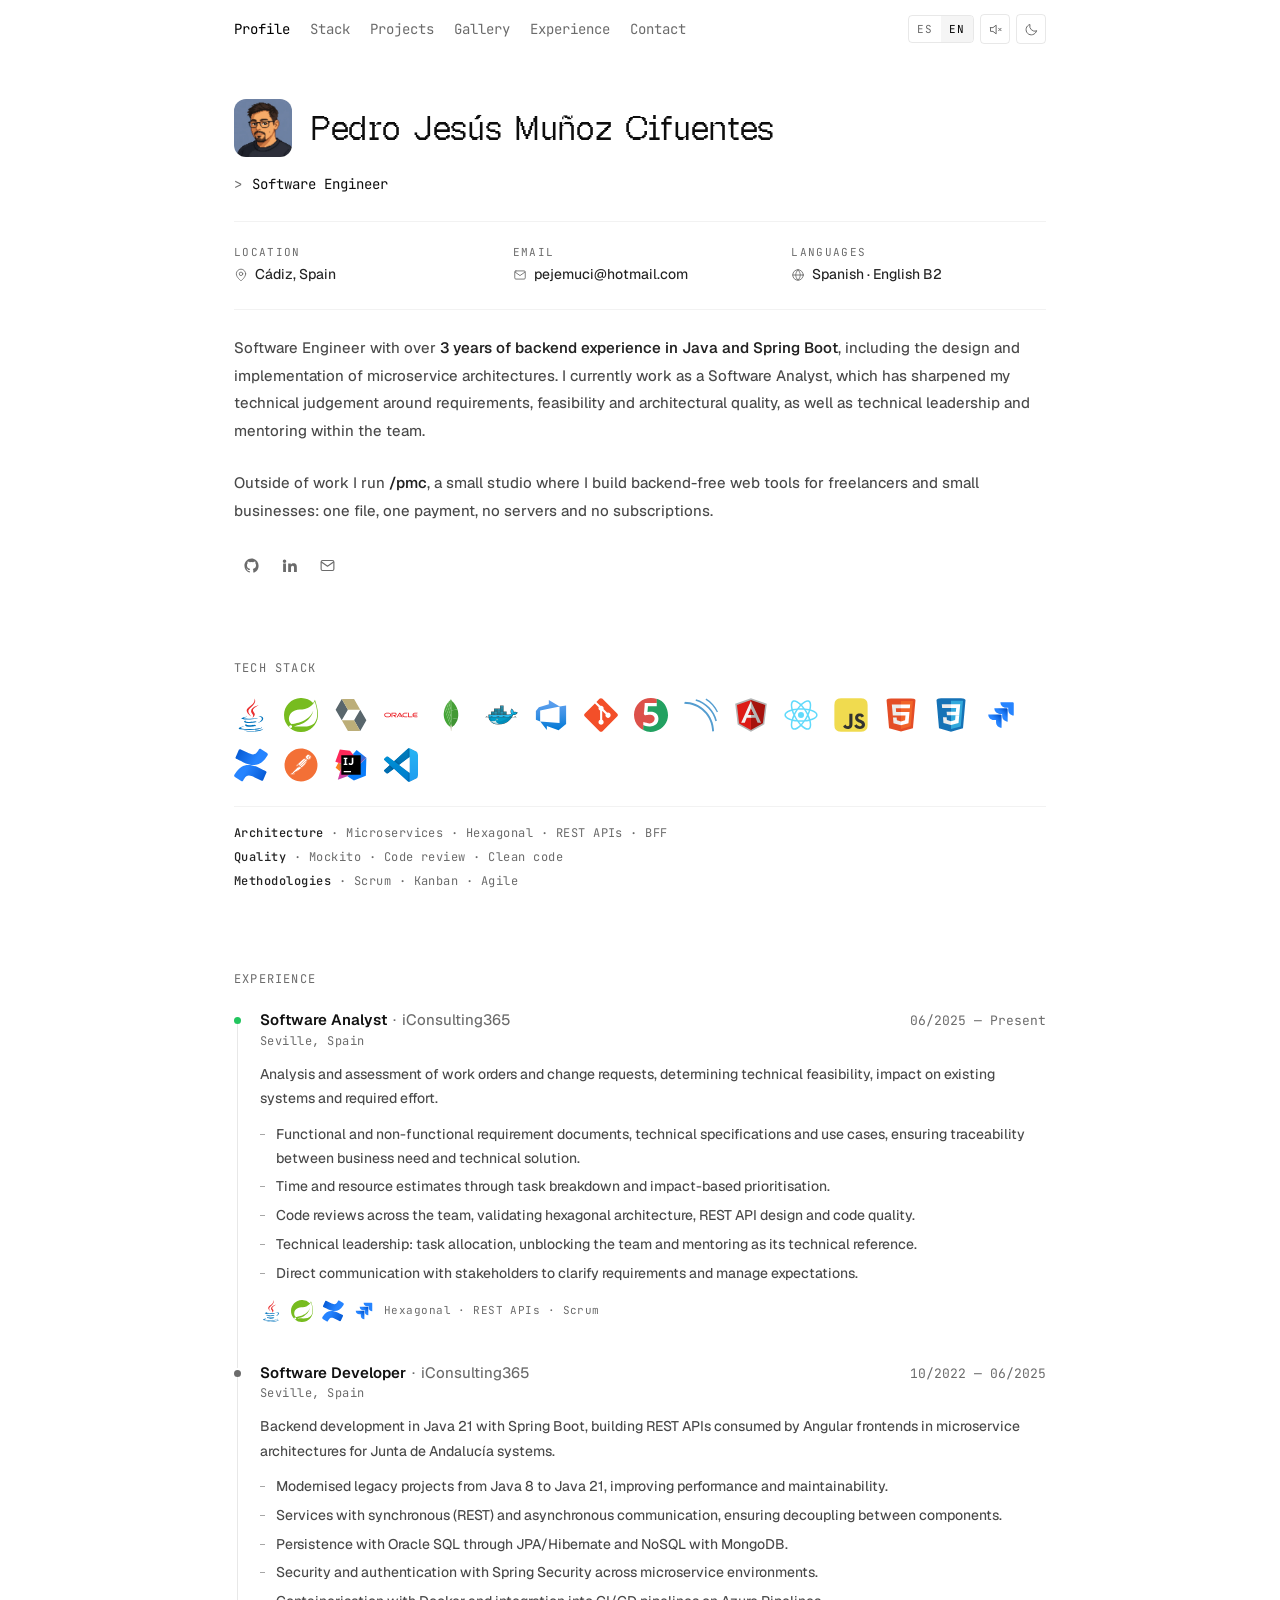
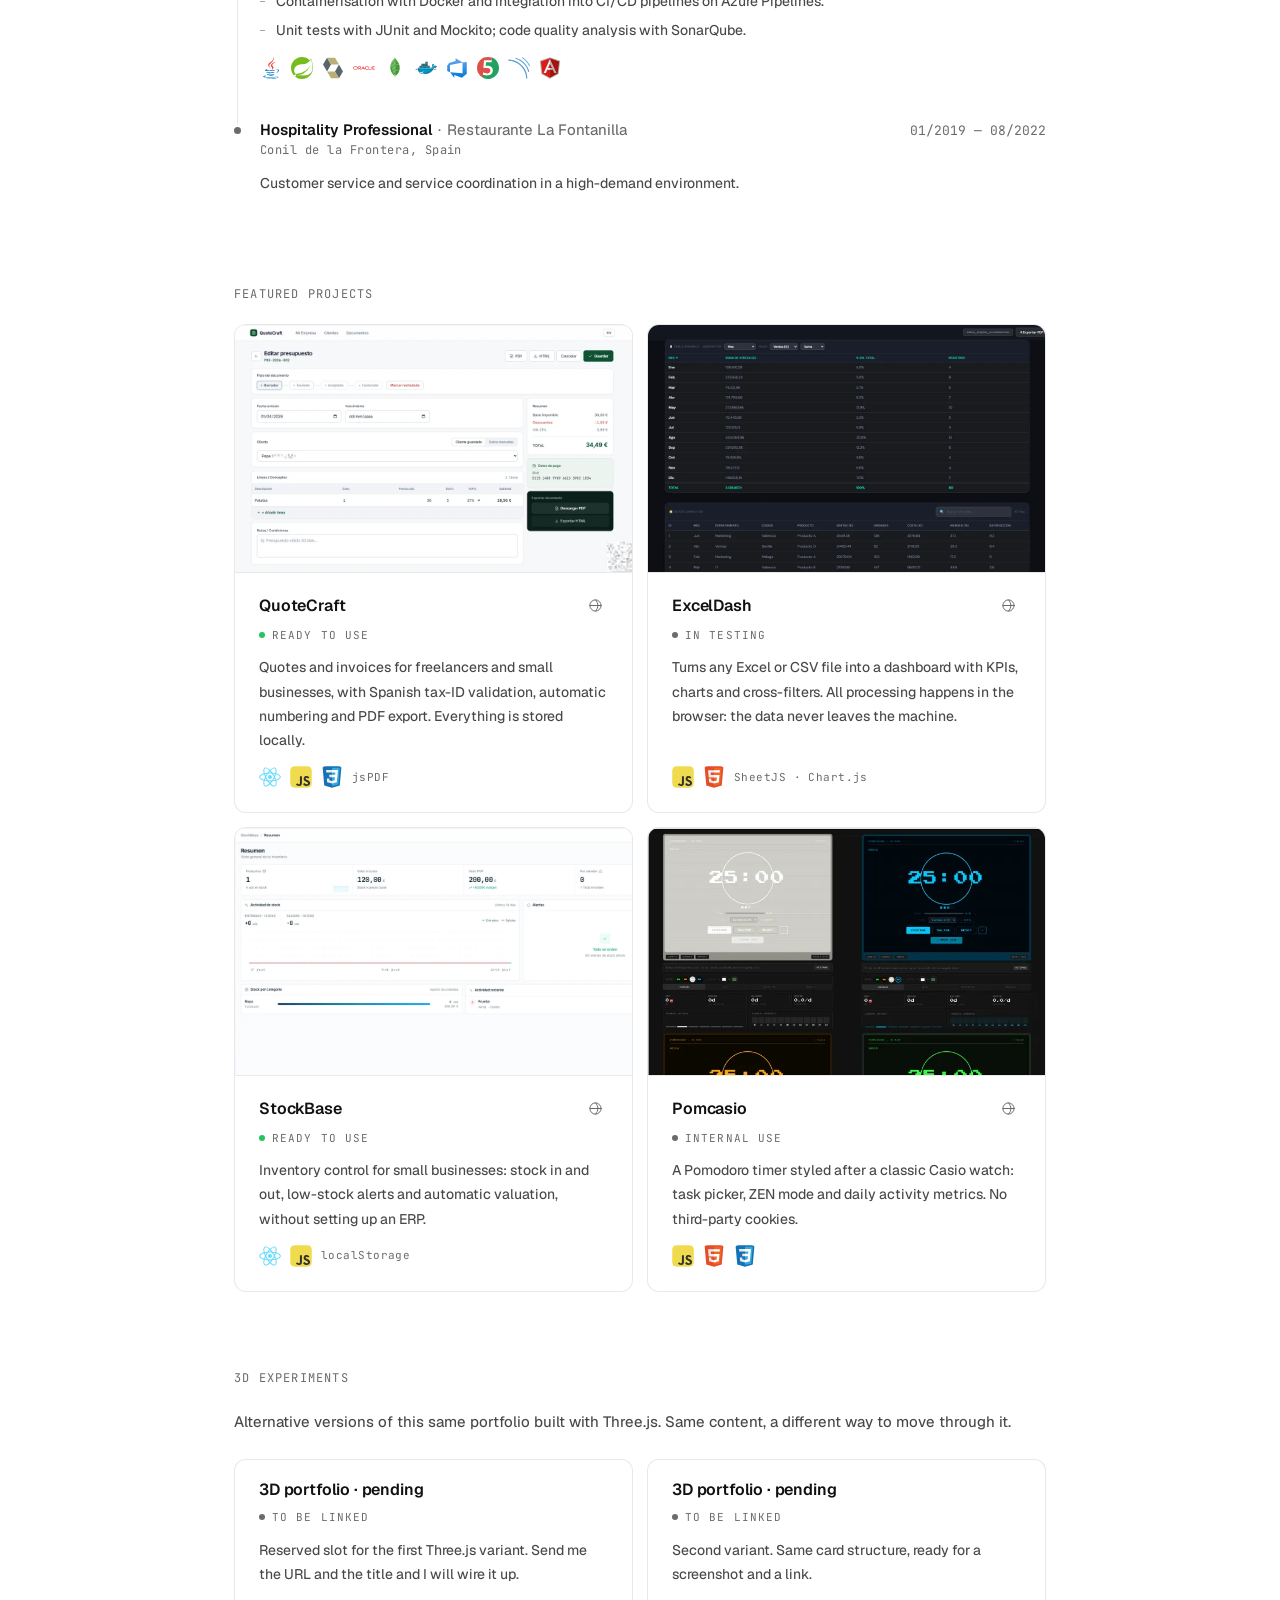
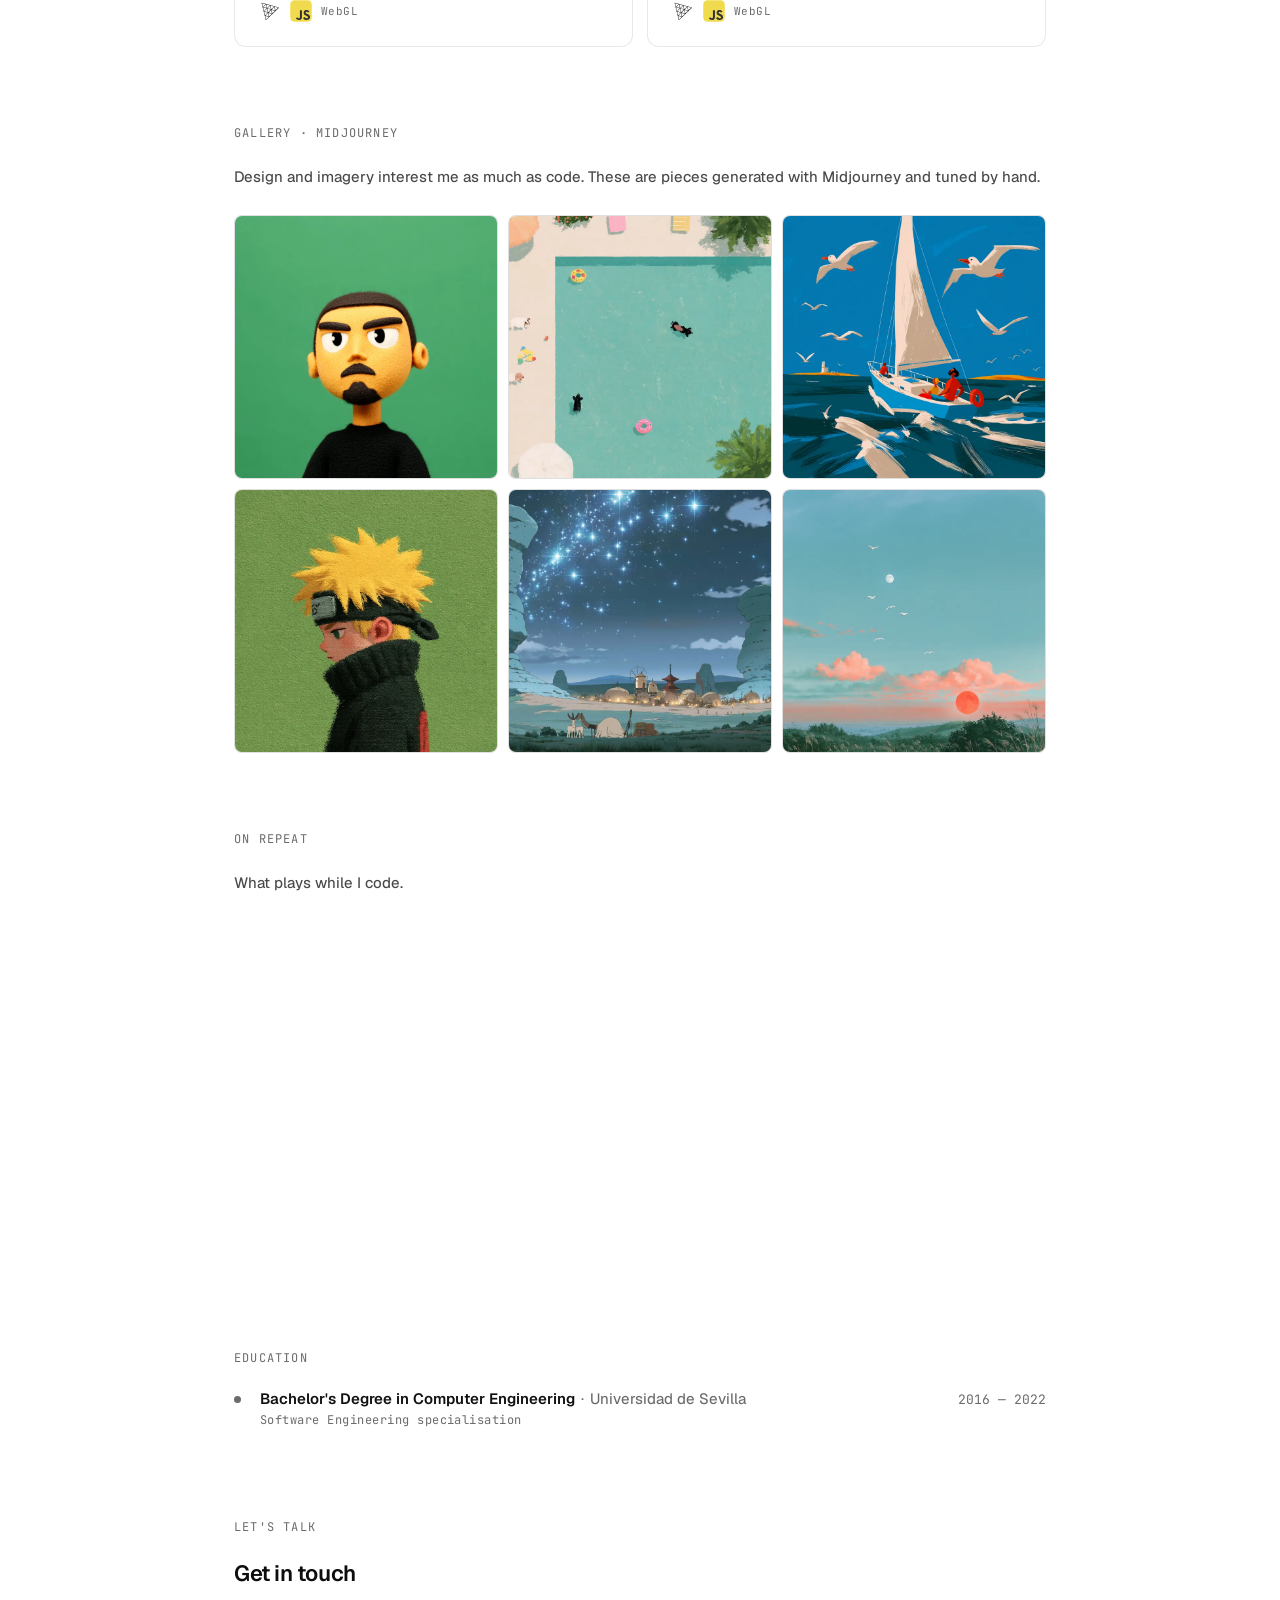
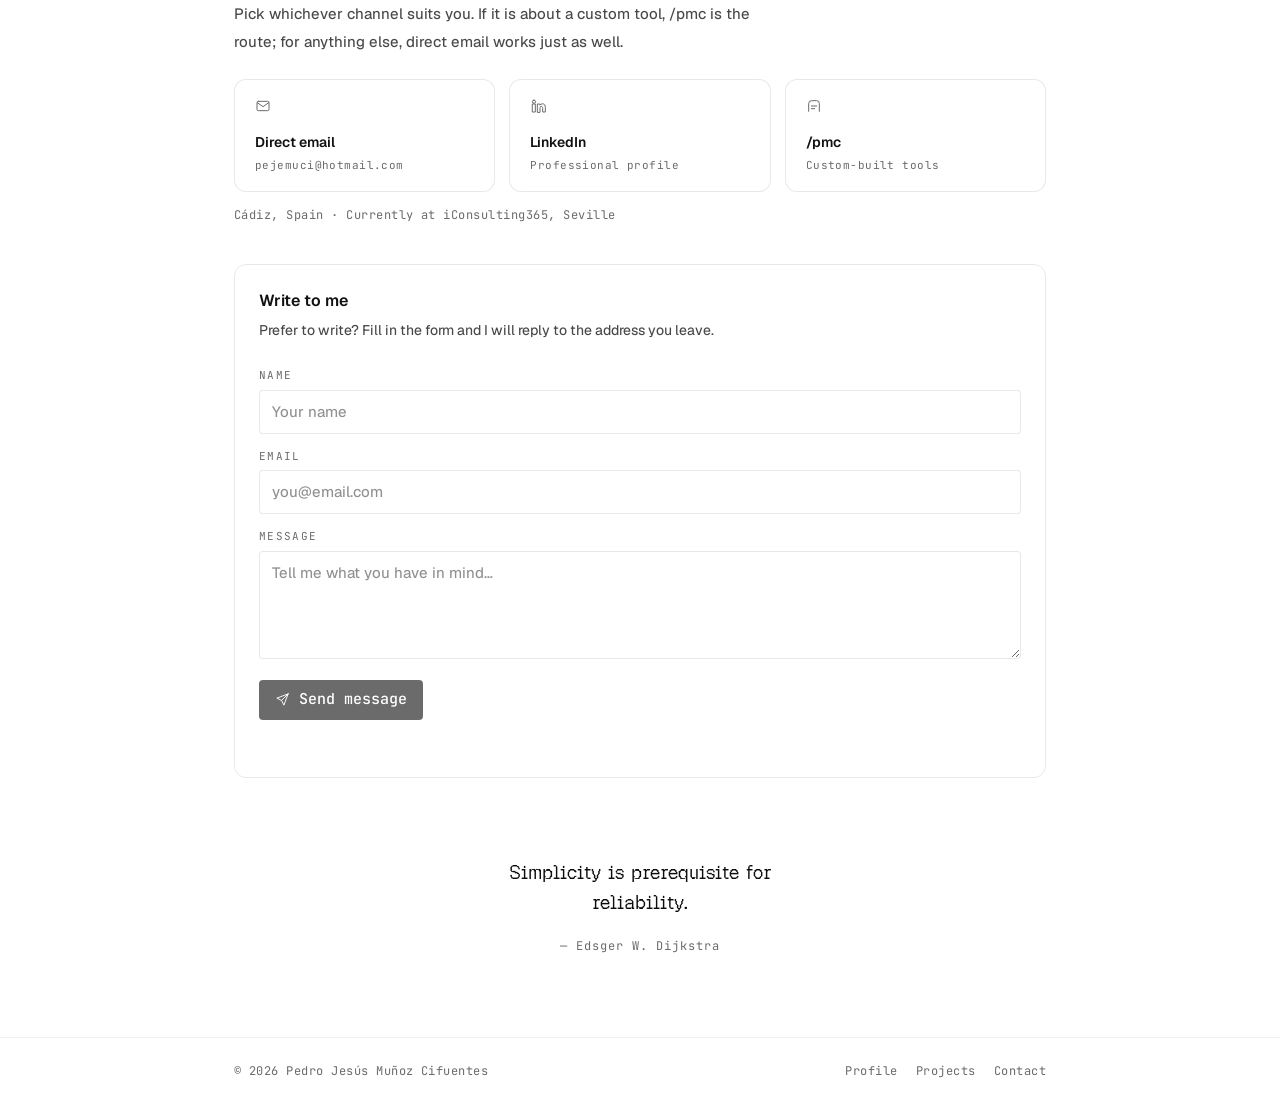
==== index.html @ 6aea6cdc "First version" ====
<!DOCTYPE html>
<html lang="es">

<head>
  <meta charset="UTF-8">
  <meta name="viewport" content="width=device-width, initial-scale=1.0">
  <title>Pedro Jesús Muñoz Cifuentes — Software Engineer</title>

  <meta name="description"
    content="Ingeniero de Software con más de 3 años de experiencia en backend con Java y Spring Boot, arquitecturas de microservicios y análisis técnico. Cádiz, España.">
  <meta name="author" content="Pedro Jesús Muñoz Cifuentes">
  <meta name="robots" content="index, follow">
  <meta name="theme-color" content="#ffffff">

  <!-- ── Redes sociales ──
       Cuando tengas dominio, descomenta las dos líneas absolutas de abajo y
       pon el tuyo. Sin dominio es MEJOR omitirlas: un canonical apuntando a
       una URL que no existe es peor que no tener canonical. -->
  <meta property="og:type" content="profile">
  <meta property="og:site_name" content="Pedro Jesús Muñoz Cifuentes">
  <meta property="og:title" content="Pedro Jesús Muñoz Cifuentes — Software Engineer">
  <meta property="og:description"
    content="Backend con Java y Spring Boot, microservicios y análisis técnico. Además construyo herramientas web sin backend en /pmc.">
  <meta property="og:locale" content="es_ES">
  <meta property="og:locale:alternate" content="en_GB">
  <meta property="og:image" content="images/og.jpg">
  <meta property="og:image:width" content="1200">
  <meta property="og:image:height" content="630">
  <meta property="og:image:alt" content="Pedro Jesús Muñoz Cifuentes, Software Engineer">
  <!-- <link rel="canonical" href="https://TU-DOMINIO/"> -->
  <!-- <meta property="og:url" content="https://TU-DOMINIO/"> -->
  <!-- <meta property="og:image" content="https://TU-DOMINIO/images/og.jpg"> -->

  <meta name="twitter:card" content="summary_large_image">
  <meta name="twitter:title" content="Pedro Jesús Muñoz Cifuentes — Software Engineer">
  <meta name="twitter:description"
    content="Backend con Java y Spring Boot, microservicios y análisis técnico.">
  <meta name="twitter:image" content="images/og.jpg">

  <link rel="icon"
    href="data:image/svg+xml,%3Csvg xmlns='http://www.w3.org/2000/svg' viewBox='0 0 64 64'%3E%3Crect width='64' height='64' rx='12' fill='%230d0d0d'/%3E%3Ctext x='32' y='43' font-family='monospace' font-size='28' font-weight='600' fill='%23ffffff' text-anchor='middle'%3Epj%3C/text%3E%3C/svg%3E">

  <!-- El tema se fija antes del primer pintado para evitar el parpadeo blanco -->
  <script>
    (function () {
      try {
        var saved = localStorage.getItem('theme');
        var dark = saved ? saved === 'dark'
          : window.matchMedia('(prefers-color-scheme: dark)').matches;
        document.documentElement.setAttribute('data-theme', dark ? 'dark' : 'light');
      } catch (e) {
        document.documentElement.setAttribute('data-theme', 'light');
      }
    })();
  </script>

  <!-- Fuentes autoalojadas: sin peticiones a terceros y sin round-trip extra -->
  <link rel="preload" href="fonts/Geist-Variable.woff2" as="font" type="font/woff2" crossorigin>
  <link rel="preload" href="fonts/jetbrains-mono-400.woff2" as="font" type="font/woff2" crossorigin>
  <link rel="stylesheet" href="assets/styles.css?v=1">

  <script type="application/ld+json">
  {
    "@context": "https://schema.org",
    "@type": "Person",
    "name": "Pedro Jesús Muñoz Cifuentes",
    "jobTitle": "Software Engineer",
    "email": "pejemuci@hotmail.com",
    "address": { "@type": "PostalAddress", "addressLocality": "Cádiz", "addressCountry": "ES" },
    "alumniOf": { "@type": "CollegeOrUniversity", "name": "Universidad de Sevilla" },
    "worksFor": { "@type": "Organization", "name": "iConsulting365" },
    "image": "images/og.jpg",
    "nationality": "ES",
    "knowsLanguage": ["es", "en"],
    "knowsAbout": ["Java", "Spring Boot", "Microservicios", "Arquitectura hexagonal",
                   "APIs REST", "Docker", "Oracle SQL", "MongoDB", "Azure Pipelines", "Scrum"]
  }
  </script>
</head>

<body>

  <a href="#contenido" class="skip-link">Saltar al contenido</a>

  <div class="topbar" id="topbar">
    <div class="topbar-inner">
      <nav class="topnav" aria-label="Navegación principal">
        <a href="#perfil" data-i18n="nav.profile">Perfil</a>
        <a href="#stack" data-i18n="nav.stack">Stack</a>
        <a href="#proyectos" data-i18n="nav.projects">Proyectos</a>
        <a href="#galeria" data-i18n="nav.gallery">Galería</a>
        <a href="#experiencia" data-i18n="nav.experience">Experiencia</a>
        <a href="#contacto" data-i18n="nav.contact">Contacto</a>
      </nav>

      <div class="topbar-tools">
        <div class="lang-switch" role="group" aria-label="Idioma">
          <button type="button" data-lang="es" aria-pressed="true" data-i18n-title="a11y.langES">ES</button>
          <button type="button" data-lang="en" aria-pressed="false" data-i18n-title="a11y.langEN">EN</button>
        </div>
        <button type="button" class="icon-btn" id="sfx-btn" aria-pressed="false" data-i18n-title="a11y.sound" title="Sonido">
          <svg class="sfx-on" viewBox="0 0 24 24" stroke-linecap="round" stroke-linejoin="round" aria-hidden="true">
            <path d="M4 9v6h4l5 4V5L8 9H4Z" /><path d="M16.5 8.5a5 5 0 0 1 0 7" />
          </svg>
          <svg class="sfx-off" viewBox="0 0 24 24" stroke-linecap="round" stroke-linejoin="round" aria-hidden="true">
            <path d="M4 9v6h4l5 4V5L8 9H4Z" /><path d="m17 10 4 4M21 10l-4 4" />
          </svg>
        </button>
        <button type="button" class="icon-btn" id="theme-btn" data-i18n-title="a11y.theme" title="Cambiar tema">
          <svg class="moon" viewBox="0 0 24 24" stroke-linecap="round" stroke-linejoin="round" aria-hidden="true">
            <path d="M20 14.5A8.5 8.5 0 0 1 9.5 4a8.5 8.5 0 1 0 10.5 10.5Z" />
          </svg>
          <svg class="sun" viewBox="0 0 24 24" stroke-linecap="round" stroke-linejoin="round" aria-hidden="true">
            <circle cx="12" cy="12" r="4" />
            <path
              d="M12 2v2M12 20v2M4.9 4.9l1.4 1.4M17.7 17.7l1.4 1.4M2 12h2M20 12h2M4.9 19.1l1.4-1.4M17.7 6.3l1.4-1.4" />
          </svg>
        </button>
      </div>
    </div>
  </div>

  <main id="contenido">

    <!-- ═══ PERFIL ═════════════════════════════════════════════ -->
    <section class="profile" id="perfil">
      <div class="column">

        <div class="profile-head">
          <!-- Sustituye images/perfil.png por tu foto; si falta, sale el monograma -->
          <span class="avatar">
            <img src="images/avatar.webp" alt="Pedro Jesús Muñoz Cifuentes" id="avatar-img" hidden>
            <span class="fallback" id="avatar-fallback" aria-hidden="true">pj</span>
          </span>
          <h1 class="display">Pedro Jesús Muñoz&nbsp;Cifuentes</h1>
        </div>

        <div class="role-rotator">
          <span class="prefix">&gt;</span>
          <span class="slot" id="role-slot" aria-live="polite">Software Engineer</span>
        </div>

        <div class="meta-grid">
          <div>
            <div class="meta-label" data-i18n="meta.location">Ubicación</div>
            <div class="meta-value">
              <svg viewBox="0 0 24 24" stroke-linecap="round" stroke-linejoin="round" aria-hidden="true">
                <path d="M20 10c0 6-8 12-8 12s-8-6-8-12a8 8 0 0 1 16 0Z" />
                <circle cx="12" cy="10" r="3" />
              </svg>
              <span data-i18n="meta.location.value">Cádiz, España</span>
            </div>
          </div>
          <div>
            <div class="meta-label" data-i18n="meta.email">Email</div>
            <div class="meta-value">
              <svg viewBox="0 0 24 24" stroke-linecap="round" stroke-linejoin="round" aria-hidden="true">
                <rect x="3" y="5" width="18" height="14" rx="2" />
                <path d="m3.5 7 8.5 6 8.5-6" />
              </svg>
              <a href="mailto:pejemuci@hotmail.com">pejemuci@hotmail.com</a>
            </div>
          </div>
          <div>
            <div class="meta-label" data-i18n="meta.languages">Idiomas</div>
            <div class="meta-value">
              <svg viewBox="0 0 24 24" stroke-linecap="round" stroke-linejoin="round" aria-hidden="true">
                <circle cx="12" cy="12" r="9" />
                <path d="M3 12h18M12 3c2.5 2.7 3.8 5.8 3.8 9S14.5 18.3 12 21c-2.5-2.7-3.8-5.8-3.8-9S9.5 5.7 12 3Z" />
              </svg>
              <span data-i18n="meta.languages.value">Español · Inglés B2</span>
            </div>
          </div>
        </div>

        <p class="prose" data-i18n-html="bio.1"></p>
        <p class="prose" data-i18n-html="bio.2"></p>

        <div class="socials">
          <!-- TODO: sustituir los href="#" por tus URLs reales -->
          <a href="#" aria-label="GitHub" title="GitHub">
            <svg viewBox="0 0 24 24" fill="currentColor" aria-hidden="true">
              <path
                d="M12 2C6.48 2 2 6.58 2 12.25c0 4.53 2.87 8.37 6.84 9.73.5.1.68-.22.68-.49l-.01-1.9c-2.78.62-3.37-1.2-3.37-1.2-.46-1.19-1.11-1.5-1.11-1.5-.91-.64.07-.62.07-.62 1 .07 1.53 1.06 1.53 1.06.89 1.57 2.34 1.12 2.91.85.09-.66.35-1.12.63-1.37-2.22-.26-4.56-1.14-4.56-5.07 0-1.12.39-2.03 1.03-2.75-.1-.26-.45-1.3.1-2.71 0 0 .84-.28 2.75 1.05a9.3 9.3 0 0 1 5.01 0c1.91-1.33 2.75-1.05 2.75-1.05.55 1.41.2 2.45.1 2.71.64.72 1.03 1.63 1.03 2.75 0 3.94-2.34 4.81-4.57 5.06.36.32.68.94.68 1.9l-.01 2.82c0 .27.18.6.69.49A10.06 10.06 0 0 0 22 12.25C22 6.58 17.52 2 12 2Z" />
            </svg>
          </a>
          <a href="#" aria-label="LinkedIn" title="LinkedIn">
            <svg viewBox="0 0 24 24" fill="currentColor" aria-hidden="true">
              <path
                d="M4.98 3.5a2.5 2.5 0 1 1 0 5 2.5 2.5 0 0 1 0-5ZM3 9h4v12H3V9Zm7 0h3.8v1.65h.05c.53-.95 1.83-1.95 3.76-1.95 4.02 0 4.76 2.5 4.76 5.76V21h-4v-5.66c0-1.35-.03-3.09-1.96-3.09-1.96 0-2.26 1.47-2.26 2.99V21h-4V9Z" />
            </svg>
          </a>
          <a href="mailto:pejemuci@hotmail.com" aria-label="Email">
            <svg viewBox="0 0 24 24" fill="none" stroke="currentColor" stroke-width="1.6" stroke-linecap="round"
              stroke-linejoin="round" aria-hidden="true">
              <rect x="3" y="5" width="18" height="14" rx="2" />
              <path d="m3.5 7 8.5 6 8.5-6" />
            </svg>
          </a>
        </div>

      </div>
    </section>

    <!-- ═══ STACK ══════════════════════════════════════════════ -->
    <section id="stack">
      <div class="column">
        <h2 class="section-label" data-i18n="label.stack">Stack técnico</h2>

        <div class="tech-grid">
          <img src="icons/java.svg" alt="Java" title="Java 21 / Java 8" loading="lazy">
          <img src="icons/spring.svg" alt="Spring" title="Spring Boot · MVC · Security · Data" loading="lazy">
          <img src="icons/hibernate.svg" alt="Hibernate" title="JPA / Hibernate" loading="lazy">
          <img src="icons/oracle.svg" alt="Oracle" title="Oracle SQL" loading="lazy">
          <img src="icons/mongodb.svg" alt="MongoDB" title="MongoDB" loading="lazy">
          <img src="icons/docker.svg" alt="Docker" title="Docker" loading="lazy">
          <img src="icons/azuredevops.svg" alt="Azure DevOps" title="Azure Pipelines · Azure Boards" loading="lazy">
          <img src="icons/git.svg" alt="Git" title="Git" loading="lazy">
          <img src="icons/junit.svg" alt="JUnit" title="JUnit" loading="lazy">
          <img src="icons/sonarqube.svg" alt="SonarQube" title="SonarQube" loading="lazy">
          <img src="icons/angular.svg" alt="Angular" title="Angular" loading="lazy">
          <img src="icons/react.svg" alt="React" title="React" loading="lazy">
          <img src="icons/javascript.svg" alt="JavaScript" title="JavaScript" loading="lazy">
          <img src="icons/html5.svg" alt="HTML5" title="HTML5" loading="lazy">
          <img src="icons/css3.svg" alt="CSS3" title="CSS3" loading="lazy">
          <img src="icons/jira.svg" alt="Jira" title="Jira" loading="lazy">
          <img src="icons/confluence.svg" alt="Confluence" title="Confluence" loading="lazy">
          <img src="icons/postman.svg" alt="Postman" title="Postman" loading="lazy">
          <img src="icons/intellij.svg" alt="IntelliJ IDEA" title="IntelliJ IDEA" loading="lazy">
          <img src="icons/vscode.svg" alt="VS Code" title="Visual Studio Code" loading="lazy">
        </div>

        <p class="concepts" data-i18n-html="concepts"></p>
      </div>
    </section>

    <!-- ═══ EXPERIENCIA ════════════════════════════════════════ -->
    <section id="experiencia">
      <div class="column">
        <h2 class="section-label" data-i18n="label.experience">Experiencia</h2>

        <article class="entry current">
          <div class="entry-head">
            <div class="entry-role"><span data-i18n="exp.1.role">Analista de Software</span><span
                class="sep">·</span><span class="company">iConsulting365</span></div>
            <div class="entry-dates" data-i18n="exp.1.dates">06/2025 — Actual</div>
          </div>
          <div class="entry-place" data-i18n="exp.1.place">Sevilla, España</div>
          <p data-i18n="exp.1.p"></p>
          <ul>
            <li data-i18n="exp.1.li1"></li>
            <li data-i18n="exp.1.li2"></li>
            <li data-i18n="exp.1.li3"></li>
            <li data-i18n="exp.1.li4"></li>
            <li data-i18n="exp.1.li5"></li>
          </ul>
          <div class="tech-row">
            <img src="icons/java.svg" alt="Java" title="Java" loading="lazy">
            <img src="icons/spring.svg" alt="Spring" title="Spring" loading="lazy">
            <img src="icons/confluence.svg" alt="Confluence" title="Confluence" loading="lazy">
            <img src="icons/jira.svg" alt="Jira" title="Jira" loading="lazy">
            <span class="plain" data-i18n="exp.1.plain">Hexagonal · APIs REST · Scrum</span>
          </div>
        </article>

        <article class="entry">
          <div class="entry-head">
            <div class="entry-role"><span data-i18n="exp.2.role">Desarrollador de Software</span><span
                class="sep">·</span><span class="company">iConsulting365</span></div>
            <div class="entry-dates" data-i18n="exp.2.dates">10/2022 — 06/2025</div>
          </div>
          <div class="entry-place" data-i18n="exp.2.place">Sevilla, España</div>
          <p data-i18n="exp.2.p"></p>
          <ul>
            <li data-i18n="exp.2.li1"></li>
            <li data-i18n="exp.2.li2"></li>
            <li data-i18n="exp.2.li3"></li>
            <li data-i18n="exp.2.li4"></li>
            <li data-i18n="exp.2.li5"></li>
            <li data-i18n="exp.2.li6"></li>
          </ul>
          <div class="tech-row">
            <img src="icons/java.svg" alt="Java" title="Java 21" loading="lazy">
            <img src="icons/spring.svg" alt="Spring Boot" title="Spring Boot" loading="lazy">
            <img src="icons/hibernate.svg" alt="Hibernate" title="JPA / Hibernate" loading="lazy">
            <img src="icons/oracle.svg" alt="Oracle" title="Oracle SQL" loading="lazy">
            <img src="icons/mongodb.svg" alt="MongoDB" title="MongoDB" loading="lazy">
            <img src="icons/docker.svg" alt="Docker" title="Docker" loading="lazy">
            <img src="icons/azuredevops.svg" alt="Azure Pipelines" title="Azure Pipelines" loading="lazy">
            <img src="icons/junit.svg" alt="JUnit" title="JUnit" loading="lazy">
            <img src="icons/sonarqube.svg" alt="SonarQube" title="SonarQube" loading="lazy">
            <img src="icons/angular.svg" alt="Angular" title="Angular" loading="lazy">
          </div>
        </article>

        <article class="entry">
          <div class="entry-head">
            <div class="entry-role"><span data-i18n="exp.3.role">Profesional de Hostelería</span><span
                class="sep">·</span><span class="company">Restaurante La Fontanilla</span></div>
            <div class="entry-dates" data-i18n="exp.3.dates">01/2019 — 08/2022</div>
          </div>
          <div class="entry-place" data-i18n="exp.3.place">Conil de la Frontera, España</div>
          <p data-i18n="exp.3.p"></p>
        </article>
      </div>
    </section>

    <!-- ═══ PROYECTOS ══════════════════════════════════════════ -->
    <section id="proyectos">
      <div class="column">
        <h2 class="section-label" data-i18n="label.projects">Proyectos destacados</h2>

        <div class="cards">

          <article class="card">
            <div class="card-media">
              <img src="images/quotecraft04.webp" width="1400" height="657" alt="QuoteCraft" loading="lazy" decoding="async">
            </div>
            <div class="card-body">
              <div class="card-title-row">
                <h3>QuoteCraft</h3>
                <div class="card-links">
                  <span data-i18n-title="link.pending" title="Enlace pendiente">
                    <svg viewBox="0 0 24 24" fill="none" stroke="currentColor" stroke-width="1.6"
                      stroke-linecap="round">
                      <circle cx="12" cy="12" r="9" />
                      <path d="M3 12h18M12 3c2.5 2.7 3.8 5.8 3.8 9S14.5 18.3 12 21" />
                    </svg>
                  </span>
                </div>
              </div>
              <div class="card-status live"><span class="dot"></span><span data-i18n="status.live">Listo para uso</span>
              </div>
              <p data-i18n="proj.quotecraft.desc"></p>
              <div class="tech-row">
                <img src="icons/react.svg" alt="React" title="React" loading="lazy">
                <img src="icons/javascript.svg" alt="JavaScript" title="JavaScript" loading="lazy">
                <img src="icons/css3.svg" alt="CSS3" title="CSS3" loading="lazy">
                <span class="plain">jsPDF</span>
              </div>
            </div>
          </article>

          <article class="card">
            <div class="card-media">
              <img src="images/exceldash05.webp" width="1400" height="673" alt="ExcelDash" loading="lazy" decoding="async">
            </div>
            <div class="card-body">
              <div class="card-title-row">
                <h3>ExcelDash</h3>
                <div class="card-links">
                  <span data-i18n-title="link.pending" title="Enlace pendiente">
                    <svg viewBox="0 0 24 24" fill="none" stroke="currentColor" stroke-width="1.6"
                      stroke-linecap="round">
                      <circle cx="12" cy="12" r="9" />
                      <path d="M3 12h18M12 3c2.5 2.7 3.8 5.8 3.8 9S14.5 18.3 12 21" />
                    </svg>
                  </span>
                </div>
              </div>
              <div class="card-status"><span class="dot"></span><span data-i18n="status.testing">En testing</span></div>
              <p data-i18n="proj.exceldash.desc"></p>
              <div class="tech-row">
                <img src="icons/javascript.svg" alt="JavaScript" title="JavaScript" loading="lazy">
                <img src="icons/html5.svg" alt="HTML5" title="HTML5" loading="lazy">
                <span class="plain">SheetJS · Chart.js</span>
              </div>
            </div>
          </article>

          <article class="card">
            <div class="card-media">
              <img src="images/stockbase01.webp" width="1400" height="657" alt="StockBase" loading="lazy" decoding="async">
            </div>
            <div class="card-body">
              <div class="card-title-row">
                <h3>StockBase</h3>
                <div class="card-links">
                  <span data-i18n-title="link.pending" title="Enlace pendiente">
                    <svg viewBox="0 0 24 24" fill="none" stroke="currentColor" stroke-width="1.6"
                      stroke-linecap="round">
                      <circle cx="12" cy="12" r="9" />
                      <path d="M3 12h18M12 3c2.5 2.7 3.8 5.8 3.8 9S14.5 18.3 12 21" />
                    </svg>
                  </span>
                </div>
              </div>
              <div class="card-status live"><span class="dot"></span><span data-i18n="status.live">Listo para uso</span>
              </div>
              <p data-i18n="proj.stockbase.desc"></p>
              <div class="tech-row">
                <img src="icons/react.svg" alt="React" title="React" loading="lazy">
                <img src="icons/javascript.svg" alt="JavaScript" title="JavaScript" loading="lazy">
                <span class="plain">localStorage</span>
              </div>
            </div>
          </article>

          <article class="card">
            <div class="card-media">
              <img src="images/pomcasio01.webp" width="699" height="699" alt="Pomcasio" loading="lazy" decoding="async">
            </div>
            <div class="card-body">
              <div class="card-title-row">
                <h3>Pomcasio</h3>
                <div class="card-links">
                  <span data-i18n-title="link.pending" title="Enlace pendiente">
                    <svg viewBox="0 0 24 24" fill="none" stroke="currentColor" stroke-width="1.6"
                      stroke-linecap="round">
                      <circle cx="12" cy="12" r="9" />
                      <path d="M3 12h18M12 3c2.5 2.7 3.8 5.8 3.8 9S14.5 18.3 12 21" />
                    </svg>
                  </span>
                </div>
              </div>
              <div class="card-status"><span class="dot"></span><span data-i18n="status.internal">Uso interno</span>
              </div>
              <p data-i18n="proj.pomcasio.desc"></p>
              <div class="tech-row">
                <img src="icons/javascript.svg" alt="JavaScript" title="JavaScript" loading="lazy">
                <img src="icons/html5.svg" alt="HTML5" title="HTML5" loading="lazy">
                <img src="icons/css3.svg" alt="CSS3" title="CSS3" loading="lazy">
              </div>
            </div>
          </article>

        </div>
      </div>
    </section>

    <!-- ═══ EXPERIMENTOS 3D ════════════════════════════════════ -->
    <section id="lab">
      <div class="column">
        <h2 class="section-label" data-i18n="label.lab">Experimentos 3D</h2>
        <p class="prose" style="margin-bottom: var(--sp-md);" data-i18n="lab.lead"></p>

        <div class="cards">
          <!-- TODO: reemplazar por los portfolios 3D reales -->
          <article class="card">
            <div class="card-body">
              <div class="card-title-row">
                <h3 data-i18n="lab.card1.title">Portfolio 3D · pendiente</h3>
              </div>
              <div class="card-status"><span class="dot"></span><span data-i18n="status.pending">Por enlazar</span>
              </div>
              <p data-i18n="lab.card1.desc"></p>
              <div class="tech-row">
                <img src="icons/threejs.svg" alt="Three.js" title="Three.js" loading="lazy">
                <img src="icons/javascript.svg" alt="JavaScript" title="JavaScript" loading="lazy">
                <span class="plain">WebGL</span>
              </div>
            </div>
          </article>

          <article class="card">
            <div class="card-body">
              <div class="card-title-row">
                <h3 data-i18n="lab.card2.title">Portfolio 3D · pendiente</h3>
              </div>
              <div class="card-status"><span class="dot"></span><span data-i18n="status.pending">Por enlazar</span>
              </div>
              <p data-i18n="lab.card2.desc"></p>
              <div class="tech-row">
                <img src="icons/threejs.svg" alt="Three.js" title="Three.js" loading="lazy">
                <img src="icons/javascript.svg" alt="JavaScript" title="JavaScript" loading="lazy">
                <span class="plain">WebGL</span>
              </div>
            </div>
          </article>
        </div>
      </div>
    </section>

    <!-- ═══ GALERÍA · MIDJOURNEY ═══════════════════════════════ -->
    <section id="galeria">
      <div class="column">
        <h2 class="section-label" data-i18n="label.gallery">Galería · Midjourney</h2>
        <p class="prose" style="margin-bottom: var(--sp-md);" data-i18n="gallery.lead"></p>

        <div class="gallery" id="gallery"></div>
        <p class="gallery-hint" id="gallery-hint"></p>
      </div>
    </section>

    <!-- ═══ MÚSICA ═════════════════════════════════════════════ -->
    <section id="musica">
      <div class="column">
        <h2 class="section-label" data-i18n="label.music">En bucle</h2>
        <p class="prose" style="margin-bottom: var(--sp-md);" data-i18n="music.lead"></p>

        <div class="music-grid">

          <!-- PLAYLIST 1 ─────────────────────────────────────────────
               Para cambiarla: en Spotify, Compartir -> Insertar playlist,
               copias el iframe y sustituyes este bloque entero. -->
          <iframe src="https://open.spotify.com/embed/playlist/5l9xLTLeAGlrDMTBtbjDfg?utm_source=generator" width="100%"
            height="352" frameborder="0" loading="lazy" allowfullscreen
            allow="autoplay; clipboard-write; encrypted-media; fullscreen; picture-in-picture"
            title="Playlist en Spotify"></iframe>

          <!-- PLAYLIST 2 ─────────────────────────────────────────────
               Sustituye este div por otro iframe igual que el de arriba. -->
          <iframe data-testid="embed-iframe" style="border-radius:12px"
            src="https://open.spotify.com/embed/playlist/5xJjjDX0oIvMQpyoOrngAy?utm_source=generator&theme=0&si=14a3c5f7b57840a3"
            width="100%" height="352" frameBorder="0" allowfullscreen=""
            allow="autoplay; clipboard-write; encrypted-media; fullscreen; picture-in-picture" loading="lazy"></iframe>

        </div>
      </div>
    </section>

    <!-- ═══ EDUCACIÓN ══════════════════════════════════════════ -->
    <section id="educacion">
      <div class="column">
        <h2 class="section-label" data-i18n="label.education">Educación</h2>
        <article class="entry">
          <div class="entry-head">
            <div class="entry-role"><span data-i18n="edu.role">Grado en Ingeniería Informática</span><span
                class="sep">·</span><span class="company">Universidad de Sevilla</span></div>
            <div class="entry-dates" data-i18n="edu.dates">2016 — 2022</div>
          </div>
          <div class="entry-place" data-i18n="edu.place">Mención en Ingeniería del Software</div>
        </article>
      </div>
    </section>

    <!-- ═══ CONTACTO ═══════════════════════════════════════════ -->
    <section id="contacto">
      <div class="column">
        <h2 class="section-label" data-i18n="label.contact">Hablemos</h2>

        <h3 class="contact-title" data-i18n="contact.title">Ponte en contacto</h3>
        <p class="prose contact-lead" data-i18n="contact.lead"></p>

        <div class="contact-list">
          <a class="contact-card" href="mailto:pejemuci@hotmail.com">
            <svg viewBox="0 0 24 24" stroke-linecap="round" stroke-linejoin="round" aria-hidden="true">
              <rect x="3" y="5" width="18" height="14" rx="2" />
              <path d="m3.5 7 8.5 6 8.5-6" />
            </svg>
            <div class="title" data-i18n="contact.email.title">Correo directo</div>
            <div class="sub" data-i18n="contact.email.sub">pejemuci@hotmail.com</div>
          </a>

          <a class="contact-card" href="#">
            <svg viewBox="0 0 24 24" stroke-linecap="round" stroke-linejoin="round" aria-hidden="true">
              <path
                d="M4 9h4v12H4zM6 3.2a2.4 2.4 0 1 1 0 4.8 2.4 2.4 0 0 1 0-4.8ZM11 21V9h3.8v1.7c.6-1 1.9-2 3.7-2 3.4 0 4.5 2.2 4.5 5.4V21h-4v-5.6c0-1.4-.3-2.9-2-2.9s-2 1.4-2 2.8V21Z" />
            </svg>
            <div class="title" data-i18n="contact.linkedin.title">LinkedIn</div>
            <div class="sub" data-i18n="contact.linkedin.sub">Perfil profesional</div>
          </a>

          <a class="contact-card" href="https://instagram.com/pmc.dev" rel="noopener" target="_blank">
            <svg viewBox="0 0 24 24" stroke-linecap="round" stroke-linejoin="round" aria-hidden="true">
              <path d="M4 20V8.5A4.5 4.5 0 0 1 8.5 4H16a4 4 0 0 1 4 4v12" />
              <path d="M8 12h8M8 16h5" />
            </svg>
            <div class="title" data-i18n="contact.pmc.title">/pmc</div>
            <div class="sub" data-i18n="contact.pmc.sub">Herramientas a medida</div>
          </a>
        </div>

        <p class="contact-note" data-i18n="contact.note"></p>

        <div class="form-panel">
          <h3 data-i18n="form.title">Escríbeme</h3>
          <p class="hint" data-i18n="form.hint"></p>

          <form id="contact-form" novalidate>
            <div class="field">
              <label for="cf-name" data-i18n="form.name">Nombre</label>
              <input type="text" id="cf-name" name="name" autocomplete="name" data-i18n-ph="form.name.ph" required>
            </div>
            <div class="field">
              <label for="cf-email" data-i18n="form.email">Email</label>
              <input type="email" id="cf-email" name="email" autocomplete="email" data-i18n-ph="form.email.ph" required>
            </div>
            <div class="field">
              <label for="cf-message" data-i18n="form.message">Mensaje</label>
              <textarea id="cf-message" name="message" data-i18n-ph="form.message.ph" required></textarea>
            </div>

            <!-- Trampa antispam: si se rellena, no se envía -->
            <input type="text" name="botcheck" tabindex="-1" autocomplete="off" class="sr-only" aria-hidden="true">

            <button class="btn" type="submit" id="cf-submit">
              <svg viewBox="0 0 24 24" stroke-linecap="round" stroke-linejoin="round" aria-hidden="true">
                <path d="M21 3 10.5 13.5M21 3l-6.8 18-3.7-7.5L3 9.8 21 3Z" />
              </svg>
              <span data-i18n="form.submit">Enviar mensaje</span>
            </button>

            <p class="form-status" id="cf-status" role="status" aria-live="polite"></p>
          </form>
        </div>
      </div>
    </section>

    <!-- ═══ CIERRE ═════════════════════════════════════════════ -->
    <section class="closing">
      <div class="column">
        <blockquote data-i18n="quote"></blockquote>
        <cite data-i18n="quote.author"></cite>
        <p class="visitor" id="visitor"></p>
      </div>
    </section>

  </main>

  <footer>
    <div class="footer-inner">
      <span data-i18n="footer.rights">© 2026 Pedro Jesús Muñoz Cifuentes</span>
      <div class="footer-links">
        <a href="#perfil" data-i18n="nav.profile">Perfil</a>
        <a href="#proyectos" data-i18n="nav.projects">Proyectos</a>
        <a href="#contacto" data-i18n="nav.contact">Contacto</a>
      </div>
    </div>
  </footer>

  <!-- ═══ VISOR DE GALERÍA ═════════════════════════════════════ -->
  <div class="lightbox" id="lightbox" role="dialog" aria-modal="true" aria-label="Galería">
    <button type="button" class="lightbox-btn lightbox-close" id="lb-close" aria-label="Cerrar">
      <svg viewBox="0 0 24 24" stroke-linecap="round" aria-hidden="true">
        <path d="M6 6l12 12M18 6L6 18" />
      </svg>
    </button>
    <button type="button" class="lightbox-btn lightbox-prev" id="lb-prev" aria-label="Anterior">
      <svg viewBox="0 0 24 24" stroke-linecap="round" stroke-linejoin="round" aria-hidden="true">
        <path d="M15 5l-7 7 7 7" />
      </svg>
    </button>
    <img id="lb-img" alt="">
    <button type="button" class="lightbox-btn lightbox-next" id="lb-next" aria-label="Siguiente">
      <svg viewBox="0 0 24 24" stroke-linecap="round" stroke-linejoin="round" aria-hidden="true">
        <path d="M9 5l7 7-7 7" />
      </svg>
    </button>
    <p class="lightbox-caption" id="lb-caption"></p>
  </div>

  <script src="assets/sfx.js?v=1"></script>
  <script src="assets/gallery.js?v=1"></script>
  <script src="assets/i18n.js?v=1"></script>
  <script src="assets/app.js?v=1"></script>

</body>

</html>
---- assets/styles.css ----
/* ═══════════════════════════════════════════════════════════════
   FUENTES — autoalojadas
   Geist Variable da acceso al peso 450, el que usa la referencia
   para el cuerpo de texto.
   ═══════════════════════════════════════════════════════════════ */
@font-face {
  font-family: 'Geist';
  src: url('../fonts/Geist-Variable.woff2') format('woff2-variations');
  font-weight: 100 900;
  font-style: normal;
  font-display: swap;
}

@font-face {
  font-family: 'JetBrains Mono';
  src: url('../fonts/jetbrains-mono-400.woff2') format('woff2');
  font-weight: 400;
  font-style: normal;
  font-display: swap;
}

@font-face {
  font-family: 'JetBrains Mono';
  src: url('../fonts/jetbrains-mono-500.woff2') format('woff2');
  font-weight: 500;
  font-style: normal;
  font-display: swap;
}

@font-face {
  font-family: 'Geist Pixel';
  src: url('../fonts/GeistPixel-Square.woff2') format('woff2');
  font-weight: 400;
  font-style: normal;
  font-display: swap;
}

/* ═══════════════════════════════════════════════════════════════
   TOKENS — Siddz Mono Minimal, calibrado contra la web real
   ═══════════════════════════════════════════════════════════════ */
:root {
  --primary: #000000;
  --ink: #0d0d0d;
  --body: #484848;
  --secondary: #6b6b6b;
  --tertiary: #222222;
  --neutral: #ffffff;
  --surface: #ffffff;
  --surface-2: #fcfcfc;
  --on-surface: #111111;
  --muted-surface: #f5f5f5;
  --border: rgba(0, 0, 0, 0.09);
  --border-soft: rgba(0, 0, 0, 0.05);
  --border-hover: rgba(0, 0, 0, 0.2);
  --success: #22c55e;
  --icon-tile: transparent;
  --icon-tile-pad: 0px;

  --font-sans: 'Geist', ui-sans-serif, system-ui, -apple-system, 'Segoe UI', Roboto, sans-serif;
  --font-mono: 'JetBrains Mono', ui-monospace, SFMono-Regular, Menlo, Consolas, monospace;
  /* Cambia a var(--font-sans) si prefieres el nombre sin pixel */
  --font-display: 'Geist Pixel', 'Geist', ui-sans-serif, system-ui, sans-serif;

  --sp-xs: 6px;
  --sp-sm: 14px;
  --sp-md: 24px;
  --sp-lg: 40px;
  --sp-xl: 80px;

  --r-sm: 4px;
  --r-md: 8px;
  --r-lg: 12px;
  --r-full: 9999px;

  --column: 860px;
  --gutter: 24px;

  color-scheme: light;
}

/* ── Modo oscuro ──
   Solo se invierte la escala de grises: la jerarquía, los radios y
   el espaciado no cambian. */
:root[data-theme='dark'] {
  --primary: #ffffff;
  --ink: #f4f4f4;
  --body: #a9a9a9;
  --secondary: #8b8b8b;
  --tertiary: #d8d8d8;
  --neutral: #0b0b0b;
  --surface: #0b0b0b;
  --surface-2: #131313;
  --on-surface: #ededed;
  --muted-surface: #191919;
  --border: rgba(255, 255, 255, 0.12);
  --border-soft: rgba(255, 255, 255, 0.07);
  --border-hover: rgba(255, 255, 255, 0.28);
  /* Los logos de marca son oscuros por diseño: sobre negro necesitan base */
  --icon-tile: #f1f1f1;
  --icon-tile-pad: 4px;

  color-scheme: dark;
}

/* ═══════════════════════════════════════════════════════════════
   RESET & BASE
   La base es monoespaciada: el texto pequeño de interfaz hereda el
   tono técnico y Geist se aplica solo donde se lee de verdad.
   ═══════════════════════════════════════════════════════════════ */
*, *::before, *::after { box-sizing: border-box; margin: 0; padding: 0; }

html { scroll-behavior: smooth; scroll-padding-top: 80px; }

body {
  background: var(--surface);
  color: var(--on-surface);
  font-family: var(--font-mono);
  font-size: 16px;
  font-weight: 400;
  line-height: 1.5;
  -webkit-font-smoothing: antialiased;
  text-rendering: optimizeLegibility;
  transition: background 0.25s ease, color 0.25s ease;
}

img { max-width: 100%; height: auto; display: block; }
a { color: inherit; text-decoration: none; }
ul { list-style: none; }

input, textarea, button, select { font: inherit; color: inherit; }
button { background: none; border: none; cursor: pointer; }

::selection { background: var(--primary); color: var(--neutral); }

:focus-visible { outline: 2px solid var(--primary); outline-offset: 3px; border-radius: var(--r-sm); }

.sr-only {
  position: absolute; width: 1px; height: 1px; padding: 0; margin: -1px;
  overflow: hidden; clip: rect(0, 0, 0, 0); white-space: nowrap; border: 0;
}

.skip-link {
  position: fixed; top: -60px; left: 24px; z-index: 60;
  background: var(--primary); color: var(--neutral);
  font-family: var(--font-mono); font-size: 13px;
  padding: 8px 16px; border-radius: var(--r-sm);
  transition: top 0.2s ease;
}
.skip-link:focus { top: 16px; }

.column { max-width: var(--column); margin: 0 auto; padding: 0 var(--gutter); }

/* ═══════════════════════════════════════════════════════════════
   TIPOGRAFÍA
   ═══════════════════════════════════════════════════════════════ */
h1, h2, h3, h4 { font-family: var(--font-sans); font-weight: 600; color: var(--ink); }

.display {
  font-family: var(--font-display);
  font-size: clamp(26px, 5.2vw, 34px);
  font-weight: 400;
  line-height: 1.2;
  letter-spacing: -0.01em;
  color: var(--ink);
}

.section-label {
  font-family: var(--font-mono);
  font-size: 12px; font-weight: 400; line-height: 1;
  letter-spacing: 0.1em; text-transform: uppercase;
  color: var(--secondary);
  margin-bottom: var(--sp-md);
}

/* Cuerpo: Geist a 450 y color de más contraste que el gris de UI */
.prose {
  font-family: var(--font-sans);
  font-size: 15px; font-weight: 450; line-height: 27.75px;
  color: var(--body);
}
.prose strong { color: var(--tertiary); font-weight: 550; }

section { padding-bottom: var(--sp-xl); }

/* ═══════════════════════════════════════════════════════════════
   NAV
   ═══════════════════════════════════════════════════════════════ */
.topbar {
  position: sticky; top: 0; z-index: 50;
  background: color-mix(in srgb, var(--surface) 86%, transparent);
  -webkit-backdrop-filter: blur(10px);
  backdrop-filter: blur(10px);
  border-bottom: 1px solid transparent;
  transition: border-color 0.2s ease, background 0.25s ease;
}
.topbar.scrolled { border-bottom-color: var(--border-soft); }

.topbar-inner {
  max-width: var(--column); margin: 0 auto;
  padding: 14px var(--gutter);
  display: flex; align-items: center; justify-content: space-between; gap: var(--sp-sm);
}

.topnav { display: flex; gap: 20px; min-width: 0; }

.topnav a {
  font-family: var(--font-mono); font-size: 14px;
  color: var(--secondary);
  transition: color 0.2s ease;
}
.topnav a:hover, .topnav a.active { color: var(--primary); }

.topbar-tools { display: flex; align-items: center; gap: 6px; flex-shrink: 0; }

/* Conmutador de idioma: dos mitades de una misma pastilla */
.lang-switch {
  display: inline-flex;
  border: 1px solid var(--border);
  border-radius: var(--r-sm);
  overflow: hidden;
}

.lang-switch button {
  font-family: var(--font-mono);
  font-size: 11px; letter-spacing: 0.08em;
  padding: 5px 8px;
  color: var(--secondary);
  transition: background 0.2s ease, color 0.2s ease;
}
.lang-switch button:hover { color: var(--primary); }
.lang-switch button[aria-pressed='true'] { background: var(--muted-surface); color: var(--primary); }

.icon-btn {
  width: 30px; height: 30px;
  display: flex; align-items: center; justify-content: center;
  border: 1px solid var(--border);
  border-radius: var(--r-sm);
  color: var(--secondary);
  transition: color 0.2s ease, background 0.2s ease, border-color 0.2s ease;
}
.icon-btn:hover { color: var(--primary); background: var(--muted-surface); }
.icon-btn svg { width: 15px; height: 15px; stroke: currentColor; stroke-width: 1.6; fill: none; }

/* Solo se ve el icono del tema opuesto al activo */
.icon-btn .sun { display: none; }
:root[data-theme='dark'] .icon-btn .sun { display: block; }
:root[data-theme='dark'] .icon-btn .moon { display: none; }

@media (max-width: 720px) {
  .topbar-inner { padding-right: 0; gap: 10px; }
  .topnav {
    gap: 16px; overflow-x: auto; scrollbar-width: none;
    -webkit-overflow-scrolling: touch;
  }
  .topnav::-webkit-scrollbar { display: none; }
  .topnav a { font-size: 13px; white-space: nowrap; }
  .topbar-tools { padding-right: var(--gutter); }
}

/* ═══════════════════════════════════════════════════════════════
   PERFIL
   ═══════════════════════════════════════════════════════════════ */
.profile { padding-top: var(--sp-lg); }

.profile-head { display: flex; align-items: center; gap: 18px; margin-bottom: var(--sp-sm); }

/* Avatar: la foto manda; el monograma es el respaldo si falta */
.avatar {
  position: relative;
  width: 58px; height: 58px; flex-shrink: 0;
  border-radius: var(--r-lg);
  overflow: hidden;
  background: var(--ink);
  color: var(--neutral);
  display: flex; align-items: center; justify-content: center;
}

.avatar img { width: 100%; height: 100%; object-fit: cover; }
.avatar img[hidden] { display: none; }

.avatar .fallback {
  font-family: var(--font-display);
  font-size: 19px;
  line-height: 1;
}

.role-rotator {
  height: 26px;
  display: flex; align-items: center;
  margin-bottom: var(--sp-md);
  overflow: hidden;
}

.role-rotator .prefix {
  font-family: var(--font-mono); font-size: 14px;
  color: var(--secondary); margin-right: 10px; flex-shrink: 0;
}

.role-rotator .slot {
  font-family: var(--font-mono); font-size: 14px;
  color: var(--ink);
  min-width: 0; white-space: nowrap; overflow: hidden; text-overflow: ellipsis;
}
.role-rotator .slot.swap { animation: roleSwap 0.5s ease; }

@keyframes roleSwap {
  0%   { opacity: 1; transform: translateY(0); }
  45%  { opacity: 0; transform: translateY(-9px); }
  55%  { opacity: 0; transform: translateY(9px); }
  100% { opacity: 1; transform: translateY(0); }
}

.meta-grid {
  display: grid; grid-template-columns: repeat(3, minmax(0, 1fr));
  gap: var(--sp-md);
  padding: var(--sp-md) 0;
  border-top: 1px solid var(--border-soft);
  border-bottom: 1px solid var(--border-soft);
  margin-bottom: var(--sp-md);
}

.meta-label {
  font-family: var(--font-mono); font-size: 11px;
  letter-spacing: 0.12em; text-transform: uppercase;
  color: var(--secondary); margin-bottom: var(--sp-xs); line-height: 1.2;
}

.meta-value {
  display: flex; align-items: center; gap: 7px;
  font-family: var(--font-sans);
  font-size: 14px; font-weight: 450; line-height: 1.4;
  color: var(--tertiary);
}
.meta-value svg { width: 14px; height: 14px; flex-shrink: 0; stroke: var(--secondary); stroke-width: 1.5; fill: none; }
.meta-value a { transition: color 0.2s ease; }
.meta-value a:hover { color: var(--primary); }

@media (max-width: 560px) { .meta-grid { grid-template-columns: 1fr; gap: var(--sp-sm); } }

.profile .prose { margin-bottom: var(--sp-md); }

.socials { display: flex; gap: 4px; }

.socials a {
  width: 34px; height: 34px;
  display: flex; align-items: center; justify-content: center;
  border-radius: var(--r-sm);
  color: var(--secondary);
  transition: color 0.2s ease, background 0.2s ease;
}
.socials a:hover { color: var(--primary); background: var(--muted-surface); }
.socials svg { width: 17px; height: 17px; }

/* ═══════════════════════════════════════════════════════════════
   ICONOS DE TECNOLOGÍA — logos reales a color
   Son la única fuente de croma de la página.
   ═══════════════════════════════════════════════════════════════ */
.tech-grid { display: flex; flex-wrap: wrap; gap: 16px; align-items: center; }

.tech-grid img {
  width: 34px; height: 34px;
  object-fit: contain;
  background: var(--icon-tile);
  padding: var(--icon-tile-pad);
  border-radius: 7px;
  transition: transform 0.2s ease;
}
.tech-grid img:hover { transform: translateY(-2px); }

.tech-row { display: flex; flex-wrap: wrap; gap: 9px; align-items: center; }

.tech-row img {
  width: 22px; height: 22px;
  object-fit: contain;
  background: var(--icon-tile);
  padding: var(--icon-tile-pad);
  border-radius: 5px;
}

.tech-row .plain {
  font-family: var(--font-mono); font-size: 11px;
  letter-spacing: 0.04em; color: var(--secondary); align-self: center;
}

/* Conceptos sin logo: línea de texto, no etiquetas */
.concepts {
  font-family: var(--font-mono);
  font-size: 12px; line-height: 2; letter-spacing: 0.04em;
  color: var(--secondary);
  margin-top: var(--sp-md); padding-top: var(--sp-sm);
  border-top: 1px solid var(--border-soft);
}
.concepts b { color: var(--tertiary); font-weight: 500; }

/* ═══════════════════════════════════════════════════════════════
   CARDS
   ═══════════════════════════════════════════════════════════════ */
.cards { display: grid; grid-template-columns: repeat(2, minmax(0, 1fr)); gap: var(--sp-sm); }
@media (max-width: 640px) { .cards { grid-template-columns: 1fr; } }

.card {
  background: var(--surface);
  border: 1px solid var(--border);
  border-radius: var(--r-lg);
  overflow: hidden;
  display: flex; flex-direction: column;
  transition: border-color 0.2s ease, background 0.25s ease;
}
.card:hover { border-color: var(--border-hover); }

.card-media {
  aspect-ratio: 16 / 10; overflow: hidden;
  background: var(--muted-surface);
  border-bottom: 1px solid var(--border-soft);
}
.card-media img { width: 100%; height: 100%; object-fit: cover; object-position: top center; }

.card-body { padding: 20px 24px 24px; display: flex; flex-direction: column; flex: 1; }

.card-title-row {
  display: flex; align-items: center; justify-content: space-between;
  gap: var(--sp-sm); margin-bottom: 8px;
}

.card-title-row h3 {
  font-family: var(--font-sans);
  font-size: 16px; font-weight: 600;
  letter-spacing: -0.01em; line-height: 1.3;
  color: var(--on-surface);
}

.card-links { display: flex; gap: 4px; flex-shrink: 0; }
.card-links a, .card-links span {
  width: 26px; height: 26px;
  display: flex; align-items: center; justify-content: center;
  border-radius: var(--r-sm); color: var(--secondary);
  transition: color 0.2s ease, background 0.2s ease;
}
.card-links a:hover { color: var(--primary); background: var(--muted-surface); }
.card-links svg { width: 15px; height: 15px; }

.card-body p {
  font-family: var(--font-sans);
  font-size: 14px; font-weight: 450; line-height: 1.72;
  color: var(--body); margin-bottom: var(--sp-sm);
}

.card-body .tech-row { margin-top: auto; }

.card-status {
  font-family: var(--font-mono);
  font-size: 11px; letter-spacing: 0.1em; text-transform: uppercase;
  color: var(--secondary);
  display: inline-flex; align-items: center; gap: 7px;
  margin-bottom: 12px;
}
.card-status .dot { width: 6px; height: 6px; border-radius: var(--r-full); background: var(--secondary); }
.card-status.live .dot { background: var(--success); }

/* ═══════════════════════════════════════════════════════════════
   GALERÍA — arte generativo
   ═══════════════════════════════════════════════════════════════ */
.gallery {
  display: grid;
  grid-template-columns: repeat(3, minmax(0, 1fr));
  gap: 10px;
}
@media (max-width: 640px) { .gallery { grid-template-columns: repeat(2, minmax(0, 1fr)); } }

.gallery-item {
  position: relative;
  aspect-ratio: 1 / 1;
  border-radius: var(--r-md);
  overflow: hidden;
  border: 1px solid var(--border);
  background: var(--muted-surface);
  padding: 0;
  cursor: zoom-in;
  display: block;
}

.gallery-item img {
  width: 100%; height: 100%;
  object-fit: cover;
  transition: transform 0.4s ease, opacity 0.25s ease;
}
.gallery-item:hover img { transform: scale(1.04); }

/* Hueco: se ve solo mientras no haya imágenes */
.gallery-empty {
  aspect-ratio: 1 / 1;
  border: 1px dashed var(--border-hover);
  border-radius: var(--r-md);
  display: flex; align-items: center; justify-content: center;
  font-family: var(--font-mono); font-size: 11px;
  letter-spacing: 0.08em; color: var(--secondary);
  text-align: center; padding: 10px;
}

.gallery-hint {
  font-family: var(--font-mono); font-size: 12px;
  letter-spacing: 0.04em; color: var(--secondary);
  margin-top: var(--sp-sm);
}

/* Visor a pantalla completa */
.lightbox {
  position: fixed; inset: 0; z-index: 200;
  display: flex; align-items: center; justify-content: center;
  padding: var(--sp-md);
  background: rgba(8, 8, 8, 0.92);
  -webkit-backdrop-filter: blur(6px);
  backdrop-filter: blur(6px);
  opacity: 0; pointer-events: none;
  transition: opacity 0.22s ease;
}
.lightbox.open { opacity: 1; pointer-events: auto; }

.lightbox img {
  max-width: min(1100px, 92vw);
  max-height: 86vh;
  width: auto;
  border-radius: var(--r-md);
  object-fit: contain;
}

.lightbox-caption {
  position: absolute; left: 0; right: 0; bottom: 18px;
  text-align: center;
  font-family: var(--font-mono); font-size: 12px;
  letter-spacing: 0.06em; color: #cfcfcf;
}

.lightbox-btn {
  position: absolute;
  width: 40px; height: 40px;
  display: flex; align-items: center; justify-content: center;
  border-radius: var(--r-sm);
  border: 1px solid rgba(255, 255, 255, 0.22);
  color: #f0f0f0;
  transition: background 0.2s ease;
}
.lightbox-btn:hover { background: rgba(255, 255, 255, 0.12); }
.lightbox-btn svg { width: 17px; height: 17px; stroke: currentColor; stroke-width: 1.6; fill: none; }

.lightbox-close { top: 18px; right: 18px; }
.lightbox-prev { left: 18px; top: 50%; transform: translateY(-50%); }
.lightbox-next { right: 18px; top: 50%; transform: translateY(-50%); }

body.no-scroll { overflow: hidden; }

/* ═══════════════════════════════════════════════════════════════
   SPOTIFY — embed oficial, sin backend
   ═══════════════════════════════════════════════════════════════ */
.music-grid { display: grid; grid-template-columns: repeat(2, minmax(0, 1fr)); gap: var(--sp-sm); }
@media (max-width: 700px) { .music-grid { grid-template-columns: 1fr; } }

.music-grid iframe { display: block; width: 100%; border: 0; border-radius: var(--r-lg); }

.music-empty {
  min-height: 352px;
  border: 1px dashed var(--border-hover);
  border-radius: var(--r-lg);
  display: flex; align-items: center; justify-content: center;
  text-align: center; padding: var(--sp-md);
  font-family: var(--font-mono); font-size: 12px;
  letter-spacing: 0.06em; line-height: 1.8; color: var(--secondary);
}

.spotify-placeholder {
  border: 1px dashed var(--border-hover);
  border-radius: var(--r-lg);
  padding: var(--sp-md);
  font-family: var(--font-mono); font-size: 12px; line-height: 1.9;
  letter-spacing: 0.03em; color: var(--secondary);
}
.spotify-placeholder code {
  background: var(--muted-surface);
  border-radius: var(--r-sm);
  padding: 2px 6px;
  color: var(--tertiary);
}

/* ═══════════════════════════════════════════════════════════════
   EXPERIENCIA
   ═══════════════════════════════════════════════════════════════ */
.entry { position: relative; padding-left: 26px; padding-bottom: var(--sp-lg); }
.entry:last-child { padding-bottom: 0; }

.entry::before {
  content: ''; position: absolute;
  left: 3px; top: 14px; bottom: -6px; width: 1px;
  background: var(--border);
}
.entry:last-child::before { display: none; }

.entry::after {
  content: ''; position: absolute;
  left: 0; top: 8px; width: 7px; height: 7px;
  border-radius: var(--r-full); background: var(--secondary);
}
.entry.current::after { background: var(--success); }

.entry-head {
  display: flex; align-items: baseline; justify-content: space-between;
  gap: var(--sp-sm); flex-wrap: wrap;
}

.entry-role {
  font-family: var(--font-sans);
  font-size: 15px; font-weight: 600; line-height: 1.5;
  color: var(--on-surface);
}
.entry-role .sep { color: var(--secondary); font-weight: 400; margin: 0 6px; }
.entry-role .company { font-weight: 450; color: var(--secondary); }

.entry-dates { font-family: var(--font-mono); font-size: 13px; color: var(--secondary); white-space: nowrap; }

.entry-place {
  font-family: var(--font-mono); font-size: 12px;
  letter-spacing: 0.04em; color: var(--secondary); margin-bottom: 12px;
}

.entry p {
  font-family: var(--font-sans);
  font-size: 14px; font-weight: 450; line-height: 1.75;
  color: var(--body); margin-bottom: 12px;
}

.entry ul { margin-bottom: var(--sp-sm); }

.entry li {
  position: relative; padding-left: 16px;
  font-family: var(--font-sans);
  font-size: 14px; font-weight: 450; line-height: 1.7;
  color: var(--body); margin-bottom: 5px;
}
.entry li::before {
  content: ''; position: absolute; left: 0; top: 11px;
  width: 5px; height: 1px; background: var(--secondary); opacity: 0.6;
}

/* ═══════════════════════════════════════════════════════════════
   CONTACTO
   ═══════════════════════════════════════════════════════════════ */
.contact-title {
  font-family: var(--font-sans);
  font-size: 22px; font-weight: 600; letter-spacing: -0.02em;
  color: var(--ink); margin-bottom: 10px;
}

.contact-lead { max-width: 54ch; margin-bottom: var(--sp-md); }

.contact-list {
  display: grid; grid-template-columns: repeat(3, minmax(0, 1fr));
  gap: var(--sp-sm); margin-bottom: var(--sp-sm);
}
@media (max-width: 640px) { .contact-list { grid-template-columns: 1fr; } }

.contact-card {
  display: block;
  background: var(--surface);
  border: 1px solid var(--border);
  border-radius: var(--r-lg);
  padding: 18px 20px;
  transition: border-color 0.2s ease, background 0.25s ease;
}
.contact-card:hover { border-color: var(--border-hover); background: var(--surface-2); }

.contact-card svg {
  width: 16px; height: 16px;
  stroke: var(--secondary); stroke-width: 1.5; fill: none;
  margin-bottom: 12px;
}

.contact-card .title {
  font-family: var(--font-sans);
  font-size: 14px; font-weight: 600; color: var(--on-surface);
  line-height: 1.4; margin-bottom: 4px;
}

.contact-card .sub {
  font-family: var(--font-mono); font-size: 11px;
  letter-spacing: 0.04em; color: var(--secondary);
  line-height: 1.5; word-break: break-word;
}

.contact-note {
  font-family: var(--font-mono); font-size: 12px;
  letter-spacing: 0.04em; color: var(--secondary);
  margin-bottom: var(--sp-lg);
}

.form-panel { border: 1px solid var(--border); border-radius: var(--r-lg); padding: var(--sp-md); }

.form-panel h3 {
  font-family: var(--font-sans);
  font-size: 16px; font-weight: 600; color: var(--on-surface); margin-bottom: 6px;
}

.form-panel .hint {
  font-family: var(--font-sans);
  font-size: 14px; font-weight: 450; line-height: 1.7;
  color: var(--body); margin-bottom: var(--sp-md);
}

.field { margin-bottom: var(--sp-sm); }

.field label {
  display: block;
  font-family: var(--font-mono); font-size: 11px;
  letter-spacing: 0.12em; text-transform: uppercase;
  color: var(--secondary); margin-bottom: var(--sp-xs);
}

.field input, .field textarea {
  width: 100%;
  background: var(--surface);
  border: 1px solid var(--border);
  border-radius: var(--r-sm);
  padding: 9px 12px;
  font-family: var(--font-sans);
  font-size: 15px; font-weight: 450; line-height: 1.6;
  color: var(--on-surface);
  transition: border-color 0.2s ease, background 0.25s ease;
}
.field input::placeholder, .field textarea::placeholder { color: var(--secondary); opacity: 0.75; }
.field input:focus, .field textarea:focus { border-color: var(--tertiary); outline: none; }
.field textarea { resize: vertical; min-height: 108px; }

.btn {
  display: inline-flex; align-items: center; justify-content: center; gap: 9px;
  height: 40px; padding: 8px 16px;
  background: var(--secondary); color: var(--neutral);
  font-family: var(--font-mono); font-size: 15px; font-weight: 450; line-height: 1.3;
  border-radius: var(--r-sm);
  transition: background 0.2s ease;
}
.btn:hover { background: var(--primary); }
.btn:disabled { opacity: 0.55; cursor: not-allowed; }
.btn svg { width: 15px; height: 15px; stroke: currentColor; stroke-width: 1.5; fill: none; }

.form-status {
  font-family: var(--font-mono); font-size: 12px; line-height: 1.6;
  color: var(--secondary); margin-top: var(--sp-sm); min-height: 19px;
}
.form-status.ok { color: #16a34a; }
.form-status.err { color: #dc2626; }
:root[data-theme='dark'] .form-status.ok { color: #4ade80; }
:root[data-theme='dark'] .form-status.err { color: #f87171; }

/* ═══════════════════════════════════════════════════════════════
   CIERRE
   ═══════════════════════════════════════════════════════════════ */
.closing { text-align: center; padding-bottom: var(--sp-lg); }

.closing blockquote {
  font-family: var(--font-display);
  font-size: clamp(15px, 3.2vw, 19px);
  line-height: 1.6; color: var(--ink);
  max-width: 30ch; margin: 0 auto 14px;
}

.closing cite {
  font-family: var(--font-mono);
  font-size: 12px; font-style: normal; letter-spacing: 0.08em;
  color: var(--secondary);
}

.visitor {
  font-family: var(--font-mono);
  font-size: 12px; letter-spacing: 0.06em;
  color: var(--secondary);
  margin-top: var(--sp-lg);
  visibility: hidden;
}
.visitor.ready { visibility: visible; }
.visitor b { font-family: var(--font-display); font-weight: 400; color: var(--ink); }

/* ═══════════════════════════════════════════════════════════════
   FOOTER
   ═══════════════════════════════════════════════════════════════ */
footer { border-top: 1px solid var(--border-soft); padding: var(--sp-md) 0 var(--sp-lg); }

.footer-inner {
  max-width: var(--column); margin: 0 auto; padding: 0 var(--gutter);
  display: flex; align-items: center; justify-content: space-between;
  gap: var(--sp-md); flex-wrap: wrap;
}

.footer-inner span, .footer-inner a {
  font-family: var(--font-mono); font-size: 12px; letter-spacing: 0.04em; color: var(--secondary);
}
.footer-inner a { transition: color 0.2s ease; }
.footer-inner a:hover { color: var(--primary); }

.footer-links { display: flex; gap: 18px; flex-wrap: wrap; }

@media (prefers-reduced-motion: reduce) {
  html { scroll-behavior: auto; }
  *, *::before, *::after { animation-duration: 0.01ms !important; transition-duration: 0.01ms !important; }
}

/* ═══════════════════════════════════════════════════════════════
   INTERRUPTOR DE SONIDO
   ═══════════════════════════════════════════════════════════════ */
.icon-btn .sfx-off { display: none; }
.icon-btn[aria-pressed='false'] .sfx-on { display: none; }
.icon-btn[aria-pressed='false'] .sfx-off { display: block; }
.icon-btn[aria-pressed='true'] { color: var(--primary); background: var(--muted-surface); }

/* ═══════════════════════════════════════════════════════════════
   PÁGINA 404 + CONSOLA
   La consola es oscura en los dos temas: es un objeto, no una
   superficie de la interfaz.
   ═══════════════════════════════════════════════════════════════ */
.error-head { padding-top: var(--sp-lg); padding-bottom: var(--sp-lg); }

.error-code {
  font-family: var(--font-display);
  font-size: clamp(56px, 14vw, 104px);
  line-height: 1;
  color: var(--ink);
  margin-bottom: var(--sp-sm);
}

.error-head .prose { max-width: 46ch; margin-bottom: var(--sp-md); }

.error-actions { display: flex; flex-wrap: wrap; gap: 10px; }

.btn-ghost {
  display: inline-flex; align-items: center; justify-content: center; gap: 9px;
  height: 40px; padding: 8px 16px;
  border: 1px solid var(--border);
  border-radius: var(--r-sm);
  font-family: var(--font-mono); font-size: 15px; font-weight: 450;
  color: var(--secondary);
  transition: border-color 0.2s ease, color 0.2s ease;
}
.btn-ghost:hover { border-color: var(--border-hover); color: var(--primary); }

/* ── La consola ── */
.arcade {
  display: flex; justify-content: center;
  padding: var(--sp-lg) var(--gutter) var(--sp-xl);
}

.console {
  width: 100%; max-width: 372px;
  background: linear-gradient(180deg, #454f5c 0%, #333c47 100%);
  border: 1px solid rgba(255, 255, 255, 0.09);
  border-radius: 34px;
  padding: 22px 22px 26px;
  box-shadow: 0 24px 60px -30px rgba(0, 0, 0, 0.7);
}

.console-screen {
  background: #0e1a12;
  border-radius: 14px;
  padding: 10px;
  border: 1px solid rgba(0, 0, 0, 0.45);
  position: relative;
  overflow: hidden;
}

/* Líneas de barrido: el guiño de tubo, muy sutil */
.console-screen::after {
  content: '';
  position: absolute; inset: 0;
  pointer-events: none;
  background: repeating-linear-gradient(
    180deg, rgba(0, 0, 0, 0.16) 0 1px, transparent 1px 3px);
}

.console-screen canvas {
  display: block; width: 100%; height: auto;
  border-radius: 6px;
  image-rendering: pixelated;
  touch-action: none;
}

.console-brand {
  display: flex; align-items: center; justify-content: space-between;
  font-family: var(--font-mono); font-size: 9px;
  letter-spacing: 0.18em; text-transform: uppercase;
  color: rgba(255, 255, 255, 0.42);
  padding: 12px 4px 16px;
}
.console-brand b { color: rgba(255, 255, 255, 0.72); font-weight: 500; }

.console-controls {
  display: flex; align-items: center; justify-content: space-between;
  gap: var(--sp-md);
}

/* Cruceta: rejilla 3x3, los botones ocupan la cruz */
.dpad {
  display: grid;
  grid-template-columns: repeat(3, 38px);
  grid-template-rows: repeat(3, 38px);
  gap: 3px;
}

.dpad button {
  background: #232a33;
  border: 1px solid rgba(255, 255, 255, 0.07);
  border-radius: 7px;
  color: rgba(255, 255, 255, 0.55);
  font-family: var(--font-mono); font-size: 11px;
  display: flex; align-items: center; justify-content: center;
  transition: background 0.12s ease, transform 0.08s ease;
}
.dpad button:hover { background: #2c343f; color: #fff; }
.dpad button:active { transform: scale(0.94); }

.dpad .up    { grid-area: 1 / 2; }
.dpad .left  { grid-area: 2 / 1; }
.dpad .down  { grid-area: 3 / 2; }
.dpad .right { grid-area: 2 / 3; }

.action-btn {
  width: 72px; height: 60px;
  border-radius: 16px;
  background: linear-gradient(180deg, #f0603f 0%, #d8482c 100%);
  border: 1px solid rgba(0, 0, 0, 0.25);
  box-shadow: 0 4px 0 #a5341d;
  color: #fff;
  font-family: var(--font-mono); font-size: 11px;
  letter-spacing: 0.12em;
  transition: transform 0.08s ease, box-shadow 0.08s ease;
}
.action-btn:active { transform: translateY(3px); box-shadow: 0 1px 0 #a5341d; }

.console-hint {
  text-align: center;
  font-family: var(--font-mono); font-size: 10px;
  letter-spacing: 0.1em;
  color: rgba(255, 255, 255, 0.35);
  margin-top: 18px;
}

@media (max-width: 400px) {
  .console { max-width: 100%; padding: 16px 16px 20px; border-radius: 26px; }
  .dpad { grid-template-columns: repeat(3, 34px); grid-template-rows: repeat(3, 34px); }
  .action-btn { width: 64px; height: 54px; }
}
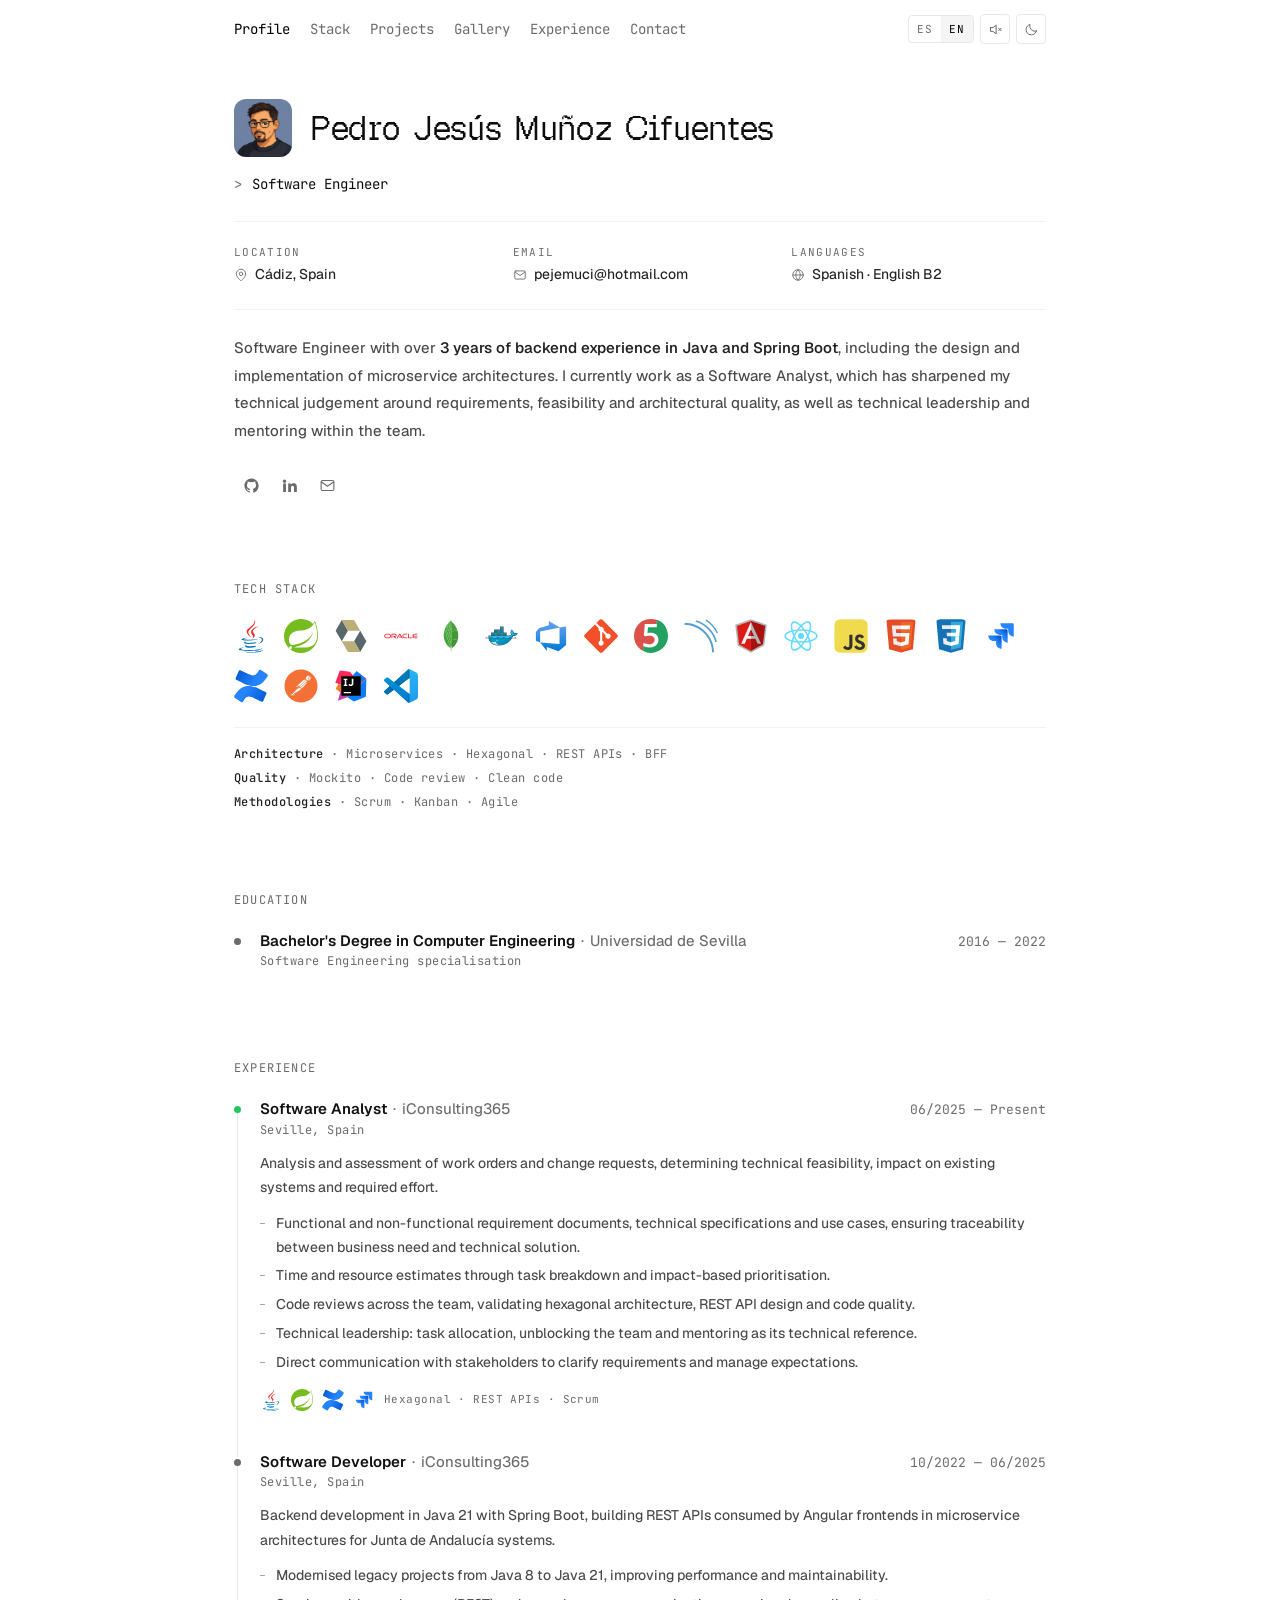
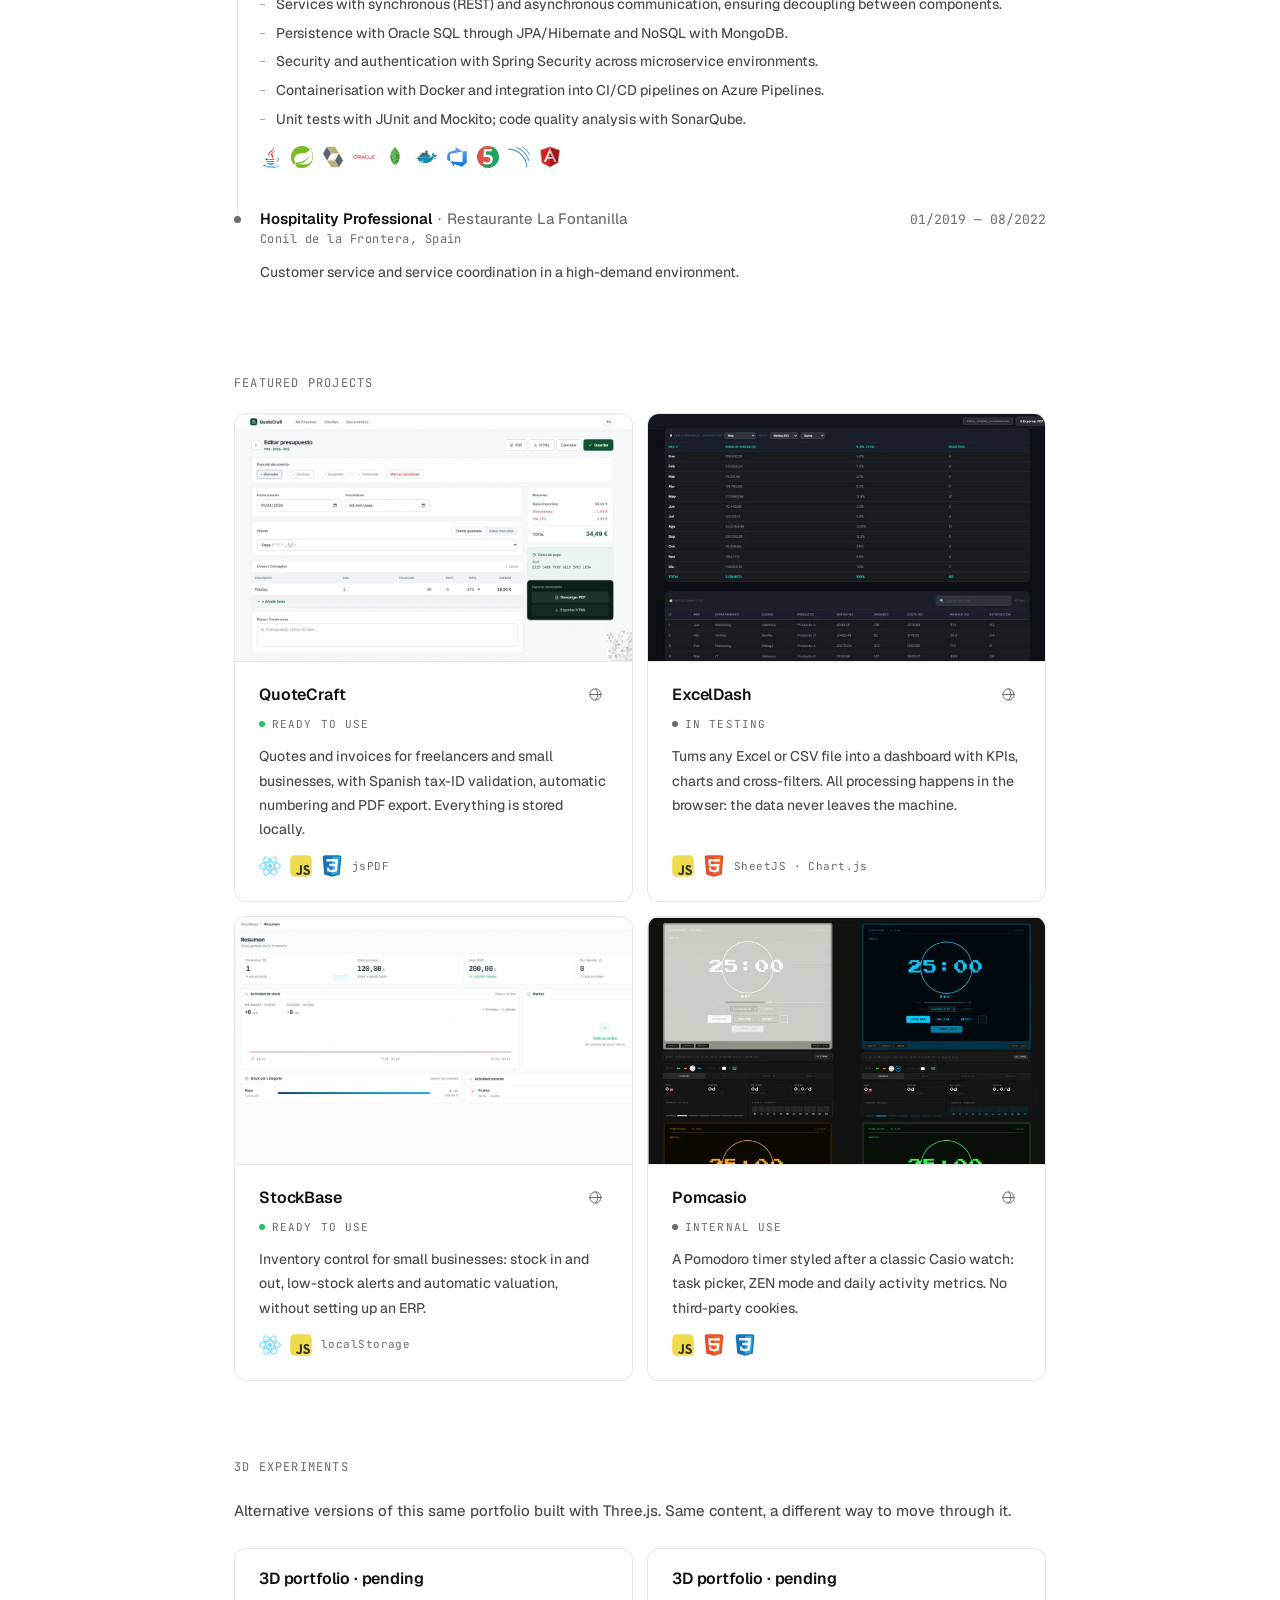
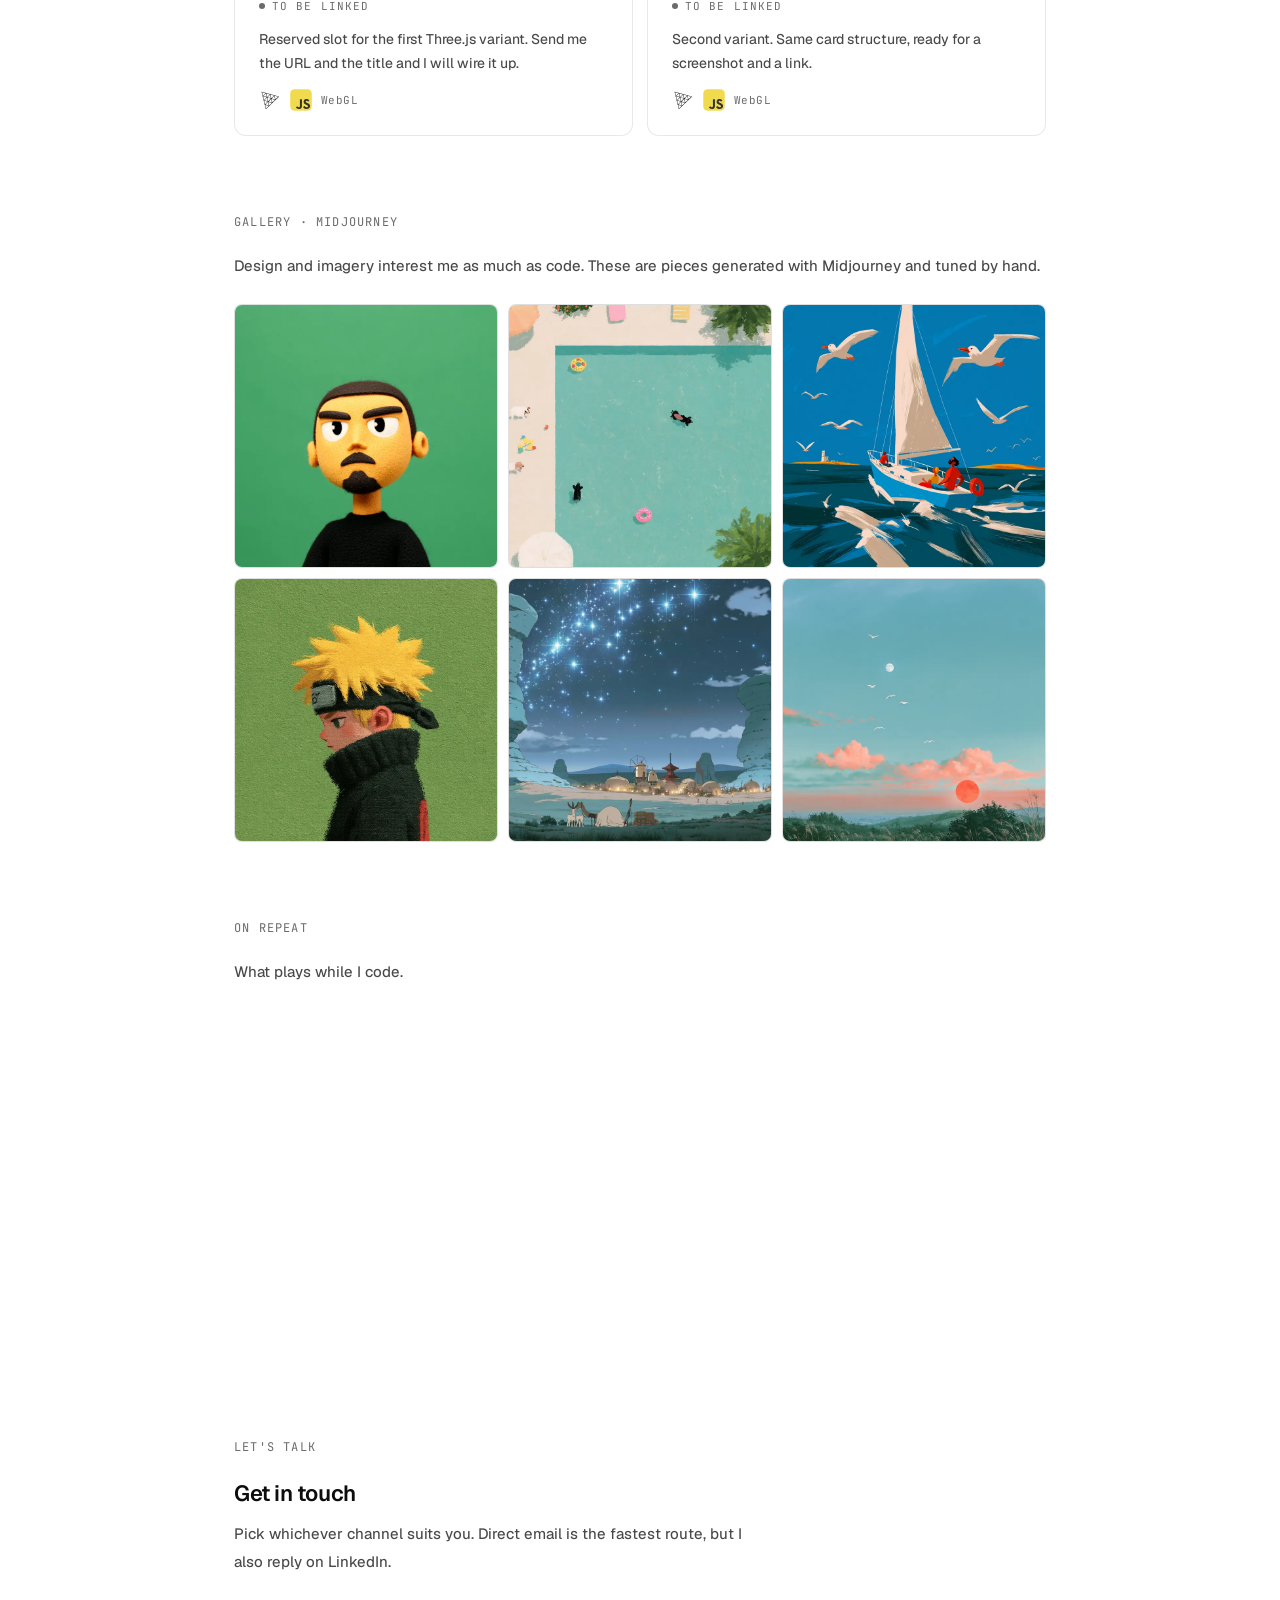
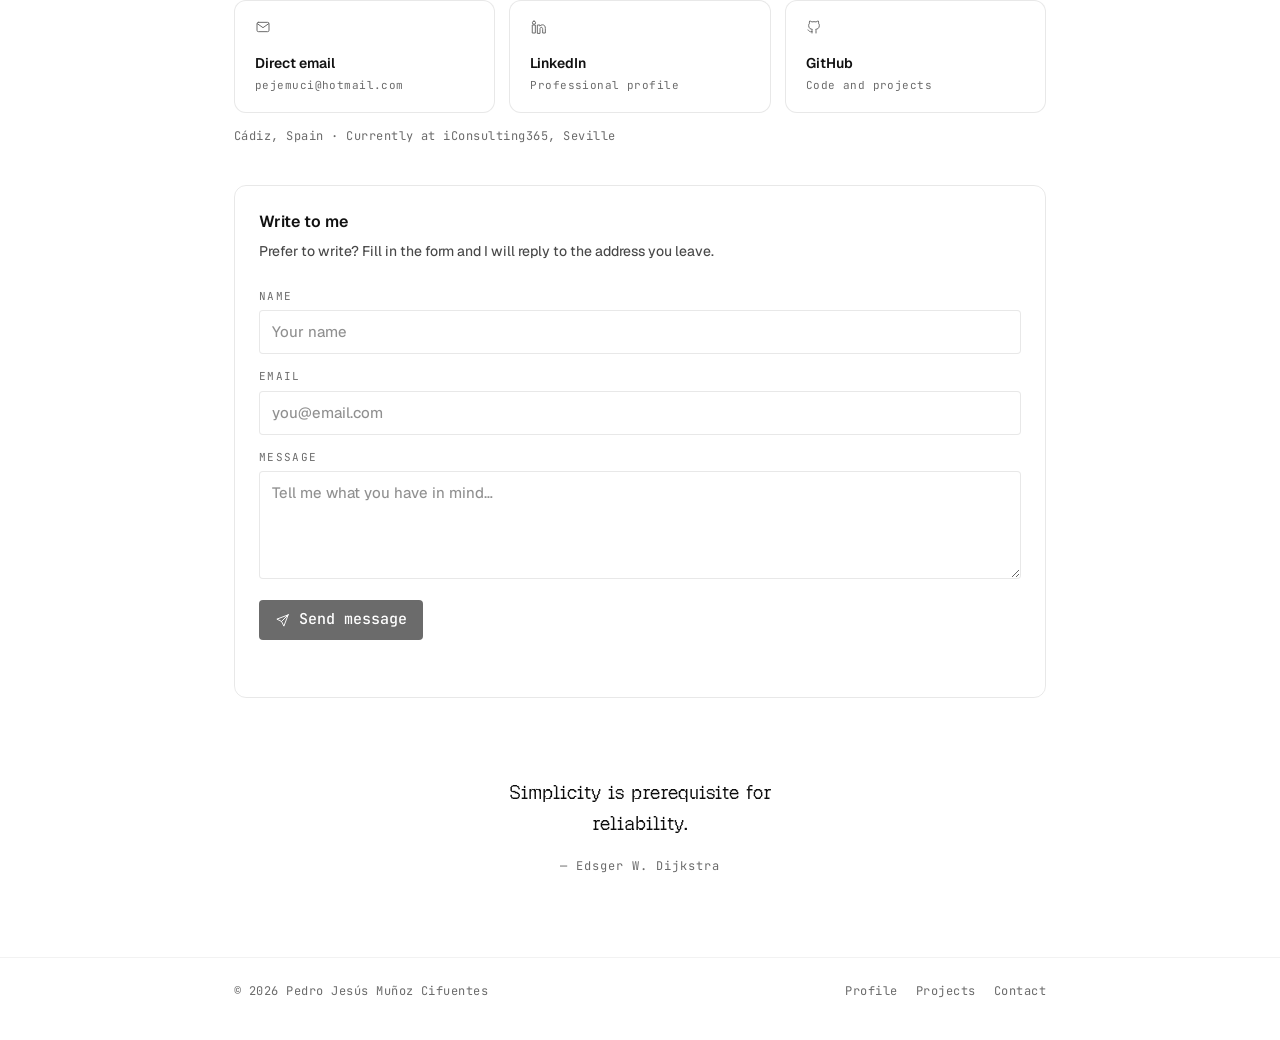
==== commit c9cb89cf: "[Feat] Web analytics configuration and small changes" ====
--- a/index.html
+++ b/index.html
@@ -37,8 +37,9 @@
     content="Backend con Java y Spring Boot, microservicios y análisis técnico.">
   <meta name="twitter:image" content="images/og.jpg">
 
-  <link rel="icon"
-    href="data:image/svg+xml,%3Csvg xmlns='http://www.w3.org/2000/svg' viewBox='0 0 64 64'%3E%3Crect width='64' height='64' rx='12' fill='%230d0d0d'/%3E%3Ctext x='32' y='43' font-family='monospace' font-size='28' font-weight='600' fill='%23ffffff' text-anchor='middle'%3Epj%3C/text%3E%3C/svg%3E">
+  <link rel="icon" href="/favicon.ico" sizes="any">
+  <link rel="icon" type="image/png" href="images/favicon-32.png" sizes="32x32">
+  <link rel="apple-touch-icon" href="images/apple-touch-icon.png">
 
   <!-- El tema se fija antes del primer pintado para evitar el parpadeo blanco -->
   <script>
@@ -57,7 +58,7 @@
   <!-- Fuentes autoalojadas: sin peticiones a terceros y sin round-trip extra -->
   <link rel="preload" href="fonts/Geist-Variable.woff2" as="font" type="font/woff2" crossorigin>
   <link rel="preload" href="fonts/jetbrains-mono-400.woff2" as="font" type="font/woff2" crossorigin>
-  <link rel="stylesheet" href="assets/styles.css?v=1">
+  <link rel="stylesheet" href="assets/styles.css?v=3">
 
   <script type="application/ld+json">
   {
@@ -70,6 +71,10 @@
     "alumniOf": { "@type": "CollegeOrUniversity", "name": "Universidad de Sevilla" },
     "worksFor": { "@type": "Organization", "name": "iConsulting365" },
     "image": "images/og.jpg",
+    "sameAs": [
+      "https://github.com/pmc-dev466",
+      "https://www.linkedin.com/in/pejemuci/"
+    ],
     "nationality": "ES",
     "knowsLanguage": ["es", "en"],
     "knowsAbout": ["Java", "Spring Boot", "Microservicios", "Arquitectura hexagonal",
@@ -174,17 +179,15 @@
         </div>
 
         <p class="prose" data-i18n-html="bio.1"></p>
-        <p class="prose" data-i18n-html="bio.2"></p>
 
         <div class="socials">
-          <!-- TODO: sustituir los href="#" por tus URLs reales -->
-          <a href="#" aria-label="GitHub" title="GitHub">
+          <a href="https://github.com/pmc-dev466" rel="noopener" target="_blank" aria-label="GitHub" title="GitHub">
             <svg viewBox="0 0 24 24" fill="currentColor" aria-hidden="true">
               <path
                 d="M12 2C6.48 2 2 6.58 2 12.25c0 4.53 2.87 8.37 6.84 9.73.5.1.68-.22.68-.49l-.01-1.9c-2.78.62-3.37-1.2-3.37-1.2-.46-1.19-1.11-1.5-1.11-1.5-.91-.64.07-.62.07-.62 1 .07 1.53 1.06 1.53 1.06.89 1.57 2.34 1.12 2.91.85.09-.66.35-1.12.63-1.37-2.22-.26-4.56-1.14-4.56-5.07 0-1.12.39-2.03 1.03-2.75-.1-.26-.45-1.3.1-2.71 0 0 .84-.28 2.75 1.05a9.3 9.3 0 0 1 5.01 0c1.91-1.33 2.75-1.05 2.75-1.05.55 1.41.2 2.45.1 2.71.64.72 1.03 1.63 1.03 2.75 0 3.94-2.34 4.81-4.57 5.06.36.32.68.94.68 1.9l-.01 2.82c0 .27.18.6.69.49A10.06 10.06 0 0 0 22 12.25C22 6.58 17.52 2 12 2Z" />
             </svg>
           </a>
-          <a href="#" aria-label="LinkedIn" title="LinkedIn">
+          <a href="https://www.linkedin.com/in/pejemuci/" rel="noopener" target="_blank" aria-label="LinkedIn" title="LinkedIn">
             <svg viewBox="0 0 24 24" fill="currentColor" aria-hidden="true">
               <path
                 d="M4.98 3.5a2.5 2.5 0 1 1 0 5 2.5 2.5 0 0 1 0-5ZM3 9h4v12H3V9Zm7 0h3.8v1.65h.05c.53-.95 1.83-1.95 3.76-1.95 4.02 0 4.76 2.5 4.76 5.76V21h-4v-5.66c0-1.35-.03-3.09-1.96-3.09-1.96 0-2.26 1.47-2.26 2.99V21h-4V9Z" />
@@ -234,6 +237,21 @@
       </div>
     </section>
 
+        <!-- ═══ EDUCACIÓN ══════════════════════════════════════════ -->
+    <section id="educacion">
+      <div class="column">
+        <h2 class="section-label" data-i18n="label.education">Educación</h2>
+        <article class="entry">
+          <div class="entry-head">
+            <div class="entry-role"><span data-i18n="edu.role">Grado en Ingeniería Informática</span><span
+                class="sep">·</span><span class="company">Universidad de Sevilla</span></div>
+            <div class="entry-dates" data-i18n="edu.dates">2016 — 2022</div>
+          </div>
+          <div class="entry-place" data-i18n="edu.place">Mención en Ingeniería del Software</div>
+        </article>
+      </div>
+    </section>
+
     <!-- ═══ EXPERIENCIA ════════════════════════════════════════ -->
     <section id="experiencia">
       <div class="column">
@@ -509,21 +527,6 @@
       </div>
     </section>
 
-    <!-- ═══ EDUCACIÓN ══════════════════════════════════════════ -->
-    <section id="educacion">
-      <div class="column">
-        <h2 class="section-label" data-i18n="label.education">Educación</h2>
-        <article class="entry">
-          <div class="entry-head">
-            <div class="entry-role"><span data-i18n="edu.role">Grado en Ingeniería Informática</span><span
-                class="sep">·</span><span class="company">Universidad de Sevilla</span></div>
-            <div class="entry-dates" data-i18n="edu.dates">2016 — 2022</div>
-          </div>
-          <div class="entry-place" data-i18n="edu.place">Mención en Ingeniería del Software</div>
-        </article>
-      </div>
-    </section>
-
     <!-- ═══ CONTACTO ═══════════════════════════════════════════ -->
     <section id="contacto">
       <div class="column">
@@ -542,7 +545,7 @@
             <div class="sub" data-i18n="contact.email.sub">pejemuci@hotmail.com</div>
           </a>
 
-          <a class="contact-card" href="#">
+          <a class="contact-card" href="https://www.linkedin.com/in/pejemuci/" rel="noopener" target="_blank">
             <svg viewBox="0 0 24 24" stroke-linecap="round" stroke-linejoin="round" aria-hidden="true">
               <path
                 d="M4 9h4v12H4zM6 3.2a2.4 2.4 0 1 1 0 4.8 2.4 2.4 0 0 1 0-4.8ZM11 21V9h3.8v1.7c.6-1 1.9-2 3.7-2 3.4 0 4.5 2.2 4.5 5.4V21h-4v-5.6c0-1.4-.3-2.9-2-2.9s-2 1.4-2 2.8V21Z" />
@@ -551,13 +554,12 @@
             <div class="sub" data-i18n="contact.linkedin.sub">Perfil profesional</div>
           </a>
 
-          <a class="contact-card" href="https://instagram.com/pmc.dev" rel="noopener" target="_blank">
+          <a class="contact-card" href="https://github.com/pmc-dev466" rel="noopener" target="_blank">
             <svg viewBox="0 0 24 24" stroke-linecap="round" stroke-linejoin="round" aria-hidden="true">
-              <path d="M4 20V8.5A4.5 4.5 0 0 1 8.5 4H16a4 4 0 0 1 4 4v12" />
-              <path d="M8 12h8M8 16h5" />
+              <path d="M9 19c-4.3 1.3-4.3-2.2-6-2.6m12 4.6v-3.5c0-1 .1-1.4-.5-2 2.8-.3 5.5-1.4 5.5-6a4.6 4.6 0 0 0-1.3-3.2 4.3 4.3 0 0 0-.1-3.2s-1.1-.3-3.5 1.3a12 12 0 0 0-6.2 0C6.5 2.8 5.4 3.1 5.4 3.1a4.3 4.3 0 0 0-.1 3.2A4.6 4.6 0 0 0 4 9.5c0 4.6 2.7 5.7 5.5 6-.6.6-.6 1.2-.5 2V21" />
             </svg>
-            <div class="title" data-i18n="contact.pmc.title">/pmc</div>
-            <div class="sub" data-i18n="contact.pmc.sub">Herramientas a medida</div>
+            <div class="title" data-i18n="contact.github.title">GitHub</div>
+            <div class="sub" data-i18n="contact.github.sub">Código y proyectos</div>
           </a>
         </div>
 
@@ -640,10 +642,10 @@
     <p class="lightbox-caption" id="lb-caption"></p>
   </div>
 
-  <script src="assets/sfx.js?v=1"></script>
-  <script src="assets/gallery.js?v=1"></script>
-  <script src="assets/i18n.js?v=1"></script>
-  <script src="assets/app.js?v=1"></script>
+  <script src="assets/sfx.js?v=3"></script>
+  <script src="assets/gallery.js?v=3"></script>
+  <script src="assets/i18n.js?v=3"></script>
+  <script src="assets/app.js?v=3"></script>
 
 </body>
 
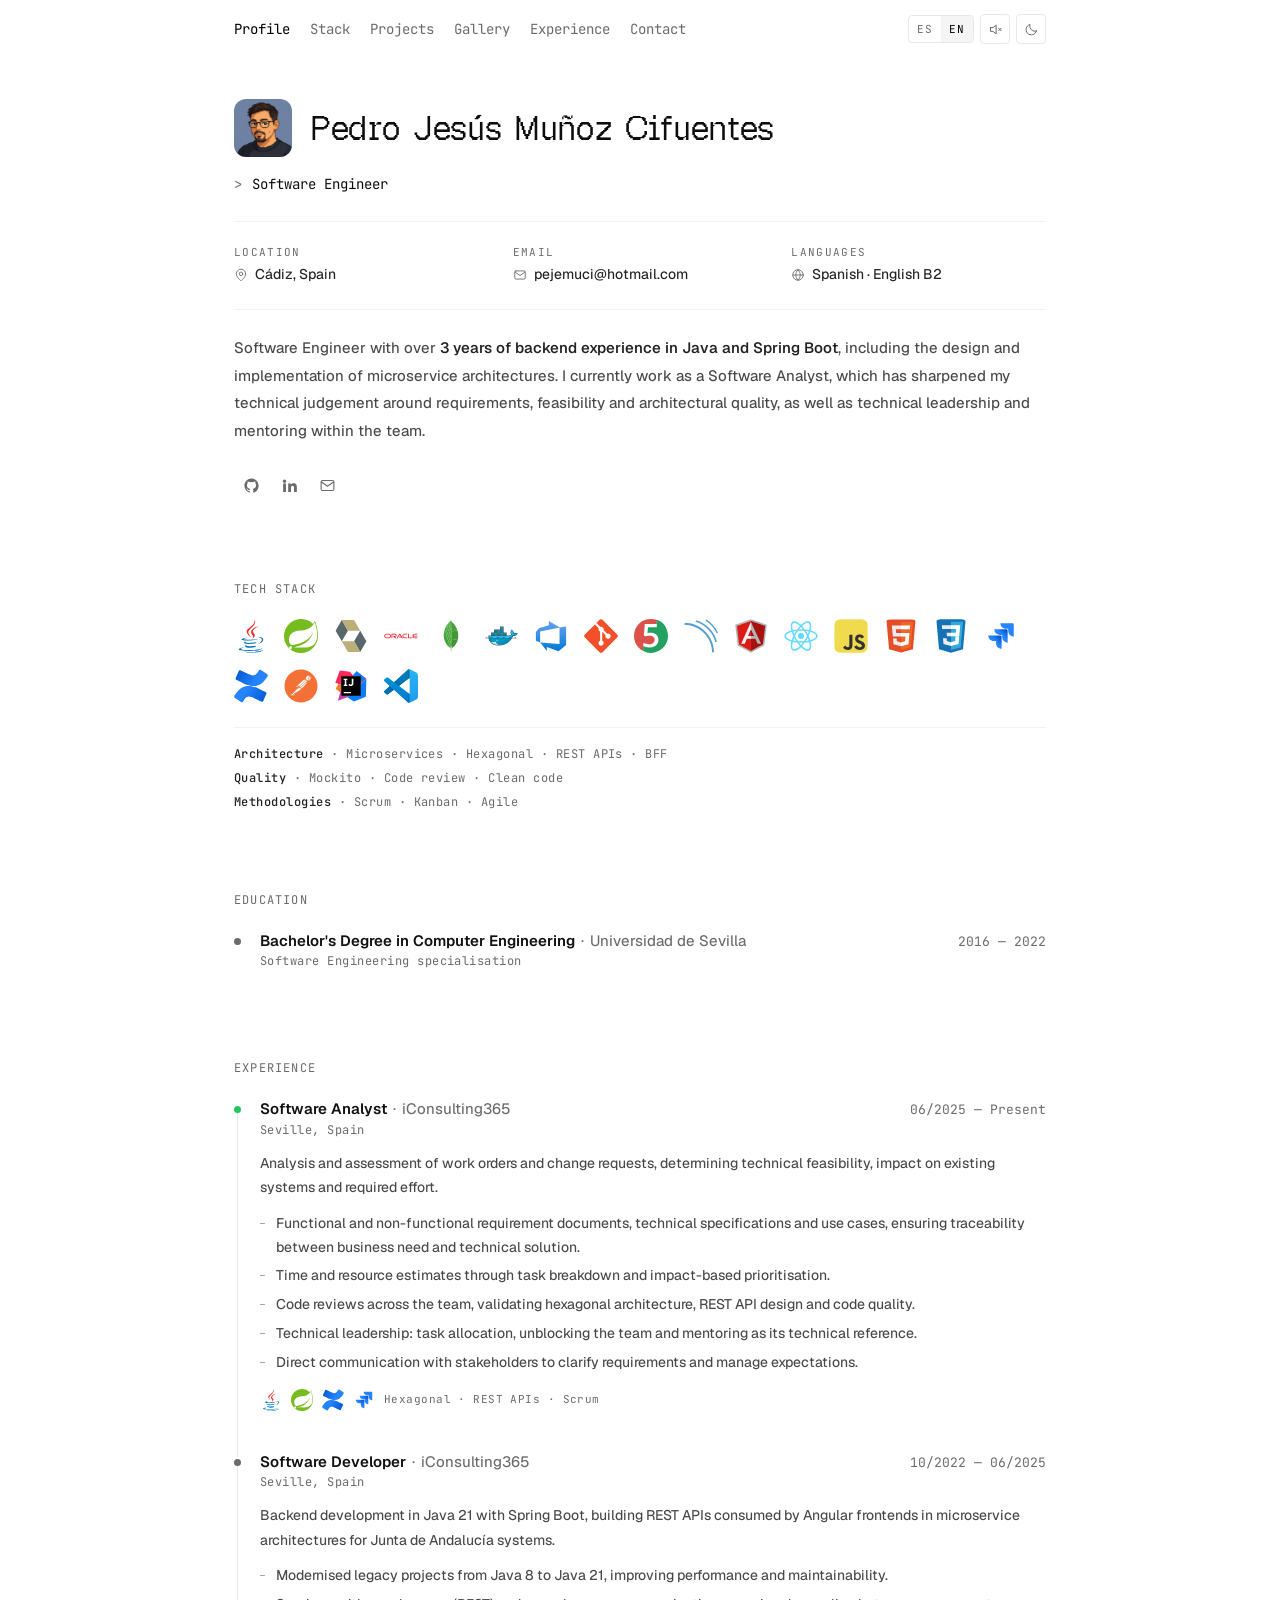
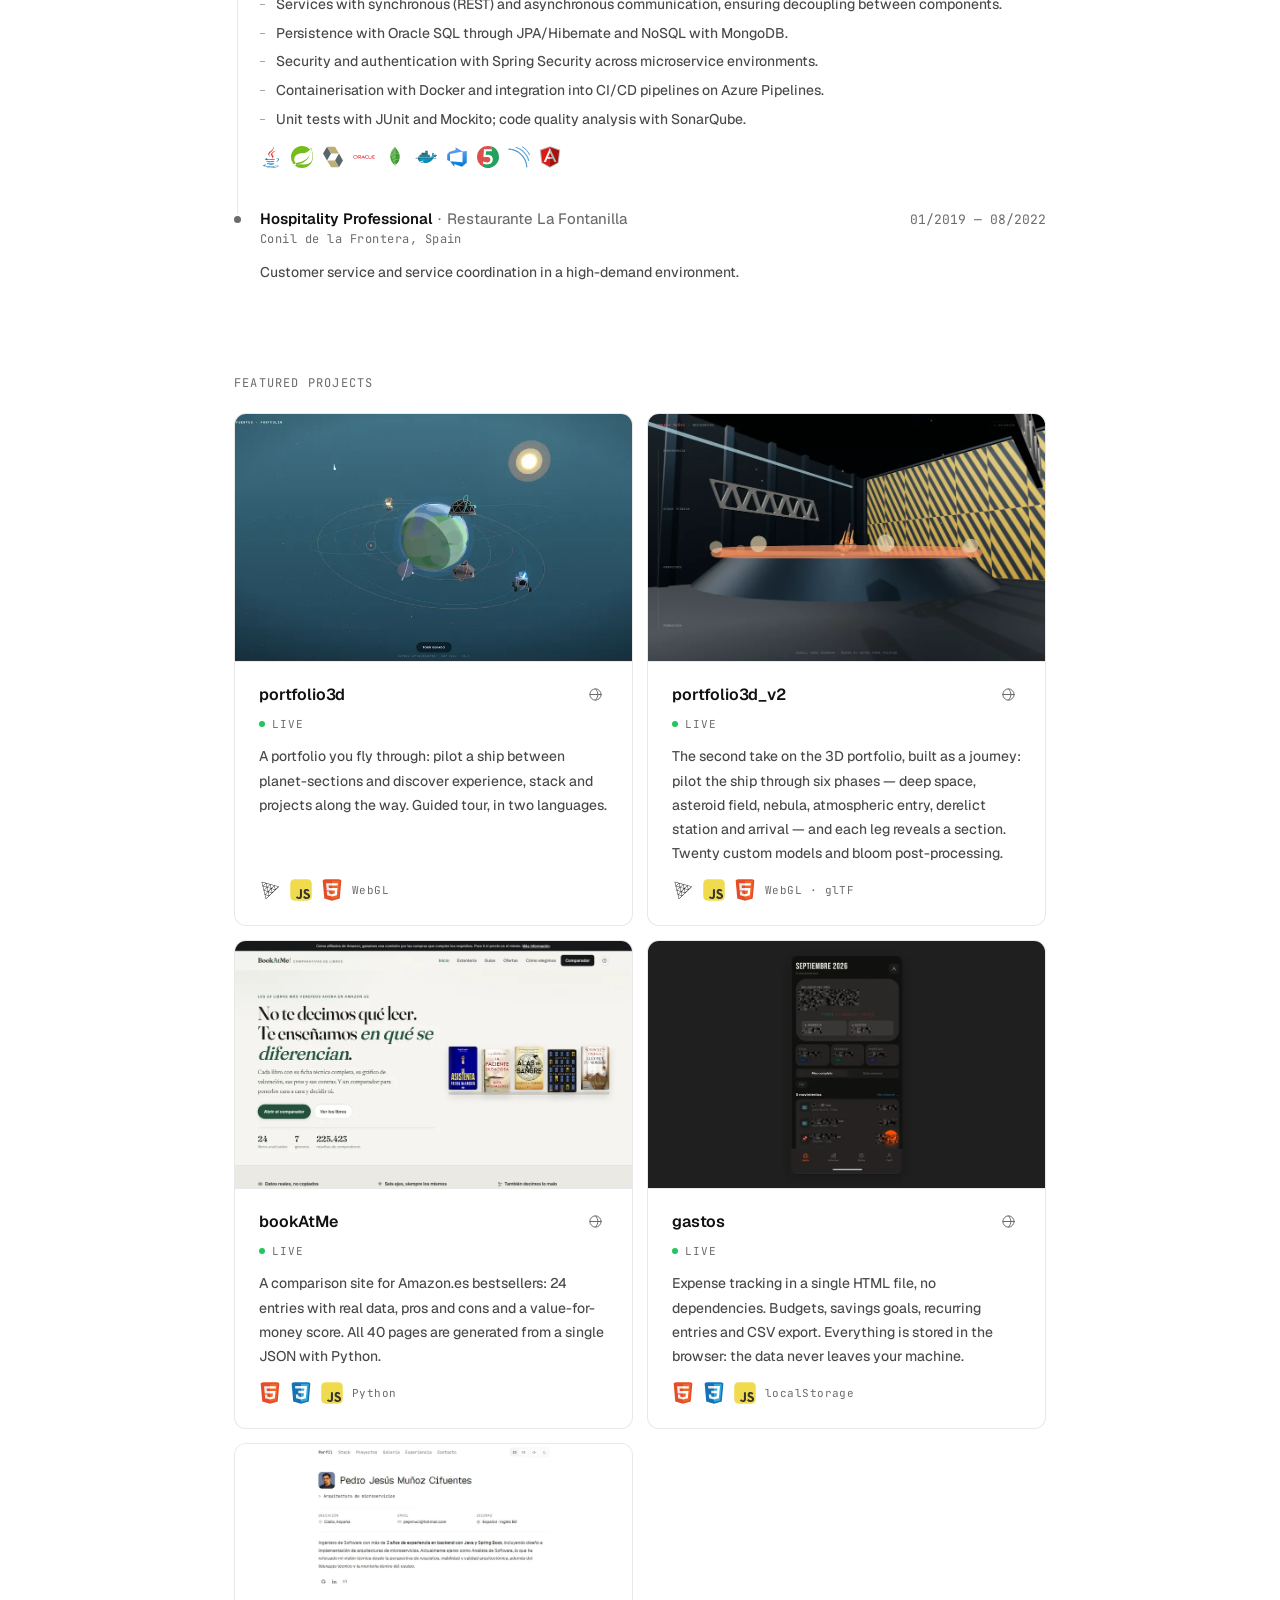
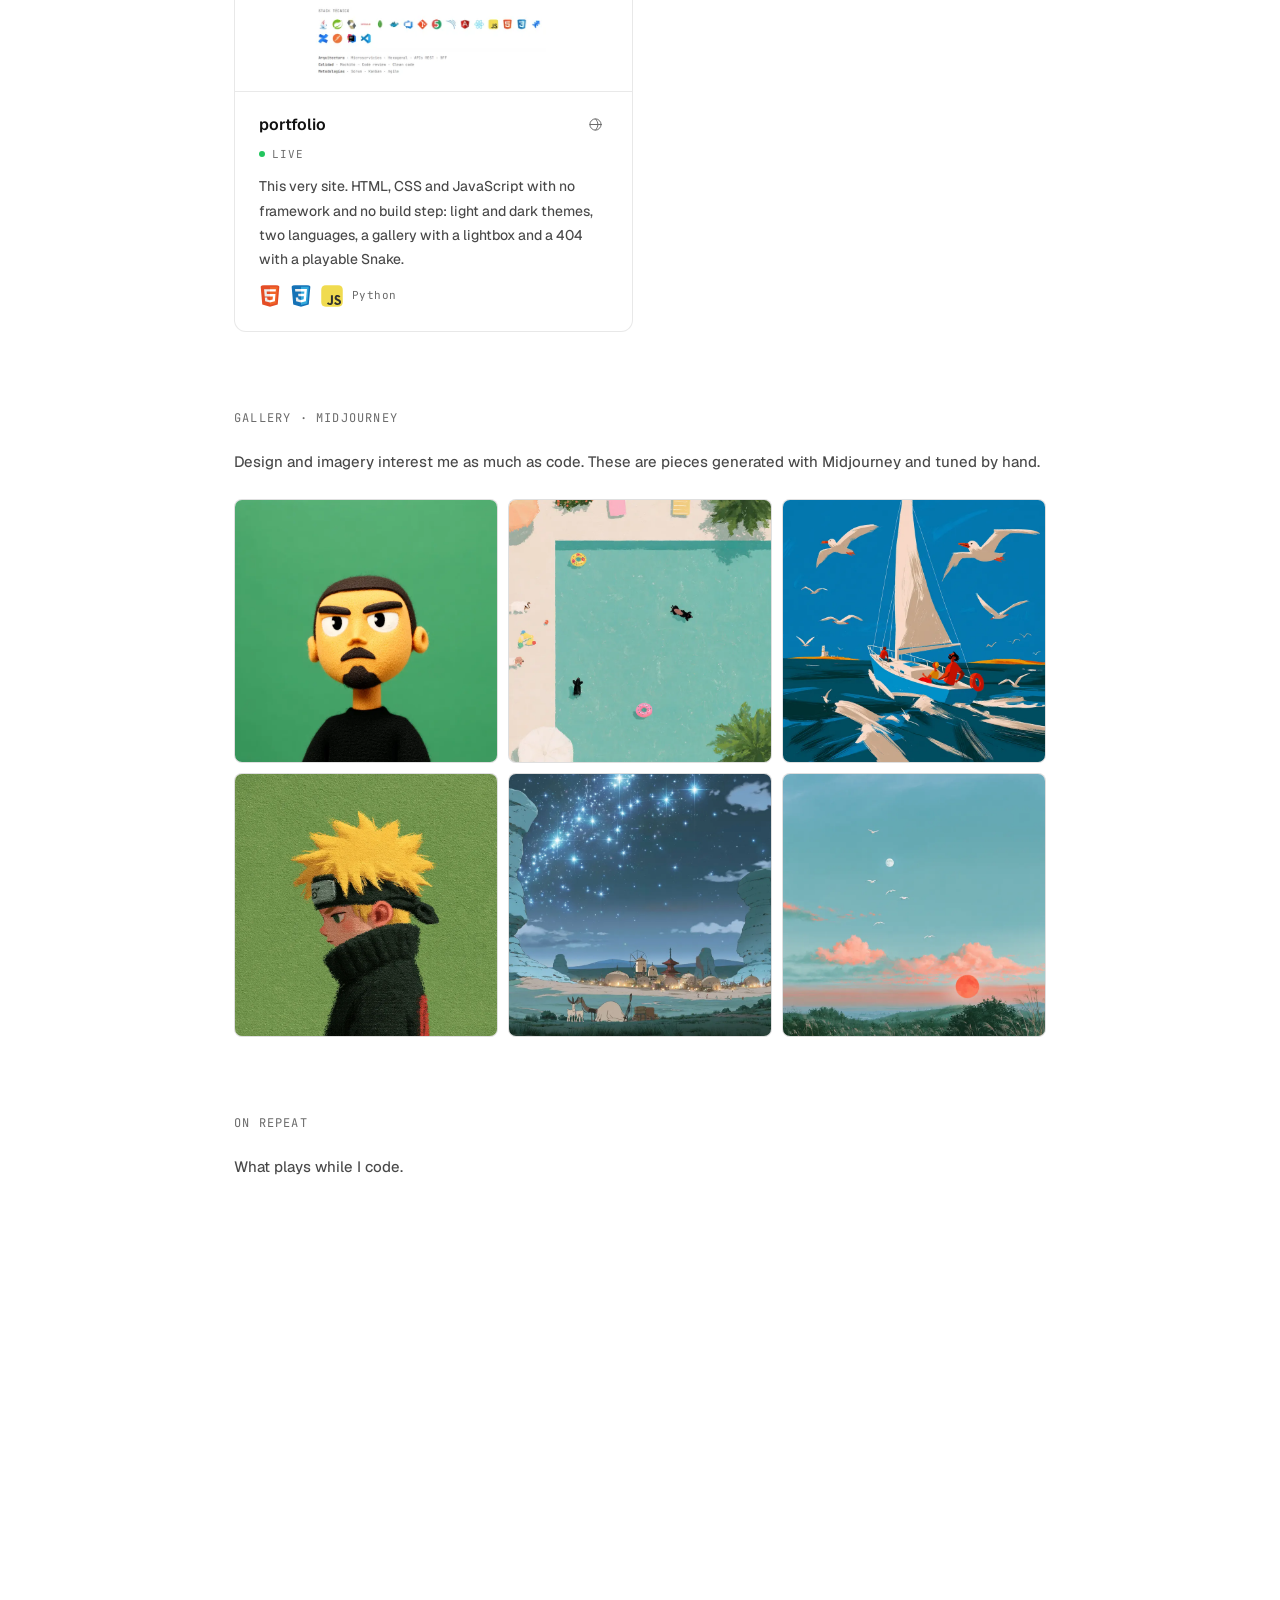
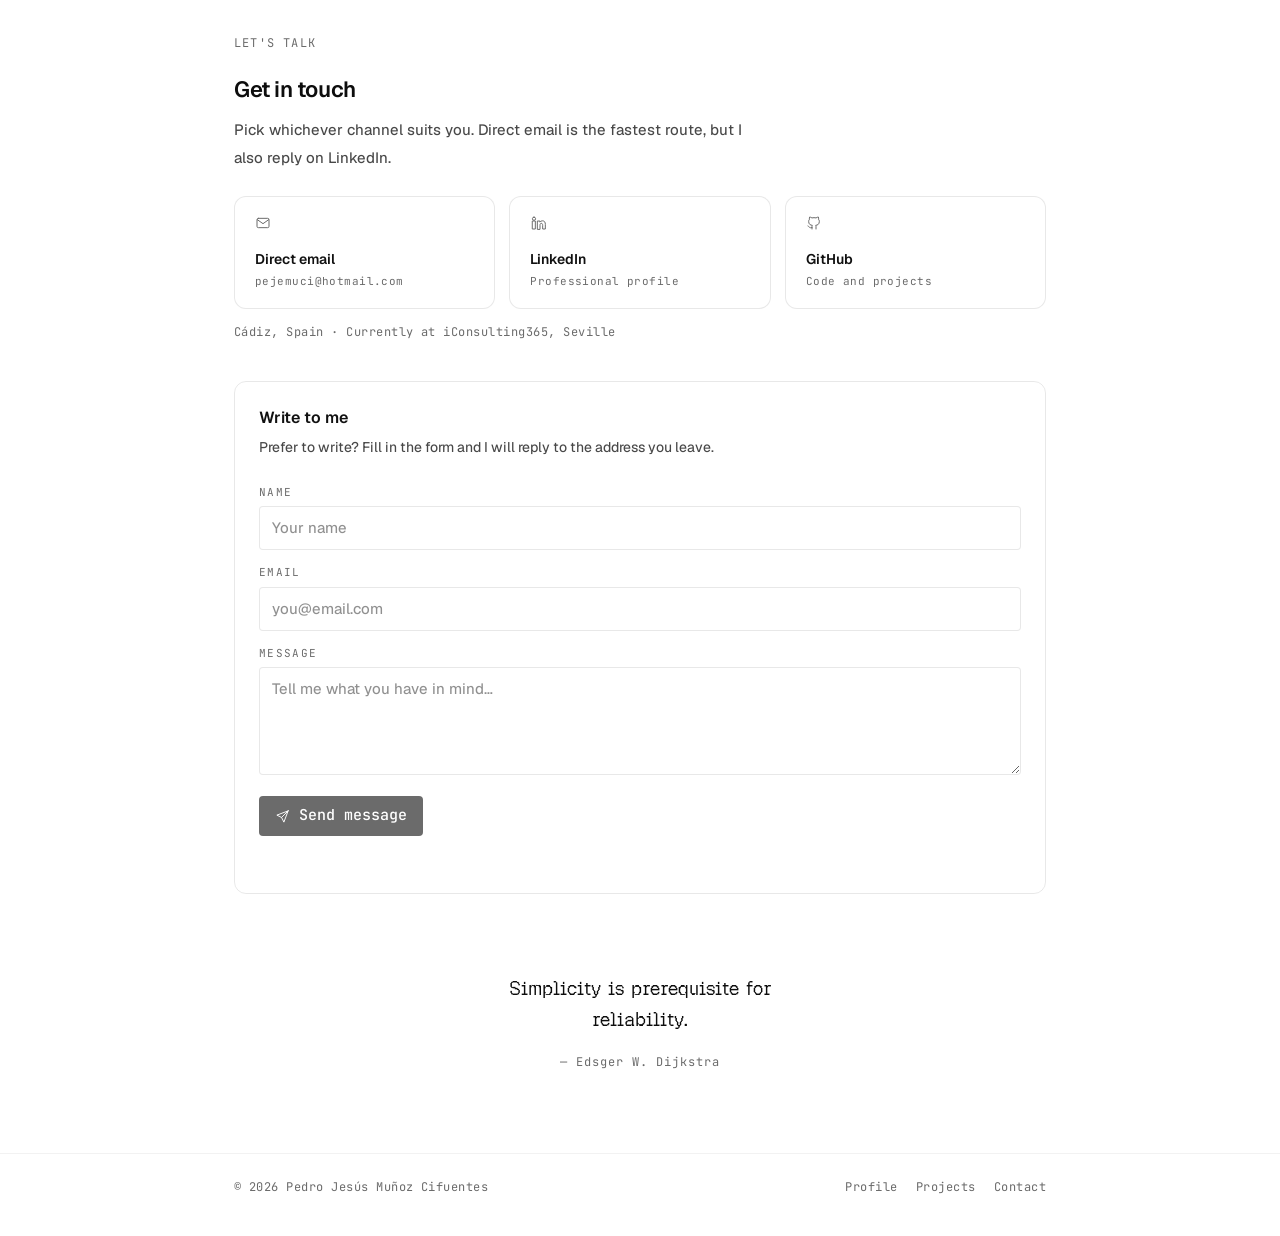
==== commit 9575535a: "[Fix] Nuevos proyectos y enlaces añadidos" ====
--- a/index.html
+++ b/index.html
@@ -13,29 +13,27 @@
   <meta name="theme-color" content="#ffffff">
 
   <!-- ── Redes sociales ──
-       Cuando tengas dominio, descomenta las dos líneas absolutas de abajo y
-       pon el tuyo. Sin dominio es MEJOR omitirlas: un canonical apuntando a
-       una URL que no existe es peor que no tener canonical. -->
+       Al cambiar a dominio propio, sustituye https://pjmc.pages.dev en las 4 líneas
+       absolutas de abajo y en sitemap.xml y robots.txt. -->
+  <link rel="canonical" href="https://pjmc.pages.dev/">
   <meta property="og:type" content="profile">
   <meta property="og:site_name" content="Pedro Jesús Muñoz Cifuentes">
   <meta property="og:title" content="Pedro Jesús Muñoz Cifuentes — Software Engineer">
   <meta property="og:description"
-    content="Backend con Java y Spring Boot, microservicios y análisis técnico. Además construyo herramientas web sin backend en /pmc.">
+    content="Backend con Java y Spring Boot, arquitecturas de microservicios y análisis técnico. Cádiz, España.">
   <meta property="og:locale" content="es_ES">
   <meta property="og:locale:alternate" content="en_GB">
-  <meta property="og:image" content="images/og.jpg">
+  <meta property="og:url" content="https://pjmc.pages.dev/">
+  <meta property="og:image" content="https://pjmc.pages.dev/images/og.jpg">
   <meta property="og:image:width" content="1200">
   <meta property="og:image:height" content="630">
   <meta property="og:image:alt" content="Pedro Jesús Muñoz Cifuentes, Software Engineer">
-  <!-- <link rel="canonical" href="https://TU-DOMINIO/"> -->
-  <!-- <meta property="og:url" content="https://TU-DOMINIO/"> -->
-  <!-- <meta property="og:image" content="https://TU-DOMINIO/images/og.jpg"> -->
 
   <meta name="twitter:card" content="summary_large_image">
   <meta name="twitter:title" content="Pedro Jesús Muñoz Cifuentes — Software Engineer">
   <meta name="twitter:description"
     content="Backend con Java y Spring Boot, microservicios y análisis técnico.">
-  <meta name="twitter:image" content="images/og.jpg">
+  <meta name="twitter:image" content="https://pjmc.pages.dev/images/og.jpg">
 
   <link rel="icon" href="/favicon.ico" sizes="any">
   <link rel="icon" type="image/png" href="images/favicon-32.png" sizes="32x32">
@@ -58,7 +56,7 @@
   <!-- Fuentes autoalojadas: sin peticiones a terceros y sin round-trip extra -->
   <link rel="preload" href="fonts/Geist-Variable.woff2" as="font" type="font/woff2" crossorigin>
   <link rel="preload" href="fonts/jetbrains-mono-400.woff2" as="font" type="font/woff2" crossorigin>
-  <link rel="stylesheet" href="assets/styles.css?v=3">
+  <link rel="stylesheet" href="assets/styles.css?v=9">
 
   <script type="application/ld+json">
   {
@@ -70,7 +68,8 @@
     "address": { "@type": "PostalAddress", "addressLocality": "Cádiz", "addressCountry": "ES" },
     "alumniOf": { "@type": "CollegeOrUniversity", "name": "Universidad de Sevilla" },
     "worksFor": { "@type": "Organization", "name": "iConsulting365" },
-    "image": "images/og.jpg",
+    "image": "https://pjmc.pages.dev/images/og.jpg",
+    "url": "https://pjmc.pages.dev/",
     "sameAs": [
       "https://github.com/pmc-dev466",
       "https://www.linkedin.com/in/pejemuci/"
@@ -332,159 +331,124 @@
 
           <article class="card">
             <div class="card-media">
-              <img src="images/quotecraft04.webp" width="1400" height="657" alt="QuoteCraft" loading="lazy" decoding="async">
+              <img src="images/proyectos/web/portfolio3d.webp" width="900" height="430" alt="Portfolio 3D: recorrido en nave entre planetas" loading="lazy" decoding="async">
             </div>
             <div class="card-body">
               <div class="card-title-row">
-                <h3>QuoteCraft</h3>
+                <h3>portfolio3d</h3>
                 <div class="card-links">
-                  <span data-i18n-title="link.pending" title="Enlace pendiente">
-                    <svg viewBox="0 0 24 24" fill="none" stroke="currentColor" stroke-width="1.6"
-                      stroke-linecap="round">
-                      <circle cx="12" cy="12" r="9" />
-                      <path d="M3 12h18M12 3c2.5 2.7 3.8 5.8 3.8 9S14.5 18.3 12 21" />
-                    </svg>
-                  </span>
+                  <a href="https://portfolio3d-b07.pages.dev/" rel="noopener" target="_blank" aria-label="Abrir portfolio3d" title="https://portfolio3d-b07.pages.dev/">
+                    <svg viewBox="0 0 24 24" fill="none" stroke="currentColor" stroke-width="1.6" stroke-linecap="round"><circle cx="12" cy="12" r="9" /><path d="M3 12h18M12 3c2.5 2.7 3.8 5.8 3.8 9S14.5 18.3 12 21" /></svg>
+                  </a>
                 </div>
               </div>
-              <div class="card-status live"><span class="dot"></span><span data-i18n="status.live">Listo para uso</span>
-              </div>
-              <p data-i18n="proj.quotecraft.desc"></p>
+              <div class="card-status live"><span class="dot"></span><span data-i18n="status.production"></span></div>
+              <p data-i18n="proj.portfolio3d.desc"></p>
               <div class="tech-row">
-                <img src="icons/react.svg" alt="React" title="React" loading="lazy">
-                <img src="icons/javascript.svg" alt="JavaScript" title="JavaScript" loading="lazy">
-                <img src="icons/css3.svg" alt="CSS3" title="CSS3" loading="lazy">
-                <span class="plain">jsPDF</span>
+                <img src="icons/threejs.svg" alt="threejs" title="threejs" loading="lazy">
+                <img src="icons/javascript.svg" alt="javascript" title="javascript" loading="lazy">
+                <img src="icons/html5.svg" alt="html5" title="html5" loading="lazy">
+                <span class="plain">WebGL</span>
               </div>
             </div>
           </article>
 
           <article class="card">
             <div class="card-media">
-              <img src="images/exceldash05.webp" width="1400" height="673" alt="ExcelDash" loading="lazy" decoding="async">
+              <img src="images/proyectos/web/portfolio3d_v2.webp" width="900" height="563" alt="Portfolio 3D v2: la nave en el hangar antes del despegue" loading="lazy" decoding="async">
             </div>
             <div class="card-body">
               <div class="card-title-row">
-                <h3>ExcelDash</h3>
+                <h3>portfolio3d_v2</h3>
                 <div class="card-links">
-                  <span data-i18n-title="link.pending" title="Enlace pendiente">
-                    <svg viewBox="0 0 24 24" fill="none" stroke="currentColor" stroke-width="1.6"
-                      stroke-linecap="round">
-                      <circle cx="12" cy="12" r="9" />
-                      <path d="M3 12h18M12 3c2.5 2.7 3.8 5.8 3.8 9S14.5 18.3 12 21" />
-                    </svg>
-                  </span>
+                  <a href="https://pjmcworld2.pages.dev/" rel="noopener" target="_blank" aria-label="Abrir portfolio3d_v2" title="https://pjmcworld2.pages.dev/">
+                    <svg viewBox="0 0 24 24" fill="none" stroke="currentColor" stroke-width="1.6" stroke-linecap="round"><circle cx="12" cy="12" r="9" /><path d="M3 12h18M12 3c2.5 2.7 3.8 5.8 3.8 9S14.5 18.3 12 21" /></svg>
+                  </a>
                 </div>
               </div>
-              <div class="card-status"><span class="dot"></span><span data-i18n="status.testing">En testing</span></div>
-              <p data-i18n="proj.exceldash.desc"></p>
+              <div class="card-status live"><span class="dot"></span><span data-i18n="status.production"></span></div>
+              <p data-i18n="proj.portfolio3dv2.desc"></p>
               <div class="tech-row">
-                <img src="icons/javascript.svg" alt="JavaScript" title="JavaScript" loading="lazy">
-                <img src="icons/html5.svg" alt="HTML5" title="HTML5" loading="lazy">
-                <span class="plain">SheetJS · Chart.js</span>
+                <img src="icons/threejs.svg" alt="threejs" title="Three.js" loading="lazy">
+                <img src="icons/javascript.svg" alt="javascript" title="JavaScript" loading="lazy">
+                <img src="icons/html5.svg" alt="html5" title="HTML5" loading="lazy">
+                <span class="plain">WebGL · glTF</span>
               </div>
             </div>
           </article>
 
           <article class="card">
             <div class="card-media">
-              <img src="images/stockbase01.webp" width="1400" height="657" alt="StockBase" loading="lazy" decoding="async">
+              <img src="images/proyectos/web/bookatme.webp" width="900" height="563" alt="BookAtMe: comparador de libros" loading="lazy" decoding="async">
             </div>
             <div class="card-body">
               <div class="card-title-row">
-                <h3>StockBase</h3>
+                <h3>bookAtMe</h3>
                 <div class="card-links">
-                  <span data-i18n-title="link.pending" title="Enlace pendiente">
-                    <svg viewBox="0 0 24 24" fill="none" stroke="currentColor" stroke-width="1.6"
-                      stroke-linecap="round">
-                      <circle cx="12" cy="12" r="9" />
-                      <path d="M3 12h18M12 3c2.5 2.7 3.8 5.8 3.8 9S14.5 18.3 12 21" />
-                    </svg>
-                  </span>
+                  <a href="https://bookatme.pages.dev/" rel="noopener" target="_blank" aria-label="Abrir bookAtMe" title="https://bookatme.pages.dev/">
+                    <svg viewBox="0 0 24 24" fill="none" stroke="currentColor" stroke-width="1.6" stroke-linecap="round"><circle cx="12" cy="12" r="9" /><path d="M3 12h18M12 3c2.5 2.7 3.8 5.8 3.8 9S14.5 18.3 12 21" /></svg>
+                  </a>
                 </div>
               </div>
-              <div class="card-status live"><span class="dot"></span><span data-i18n="status.live">Listo para uso</span>
-              </div>
-              <p data-i18n="proj.stockbase.desc"></p>
+              <div class="card-status live"><span class="dot"></span><span data-i18n="status.production"></span></div>
+              <p data-i18n="proj.bookatme.desc"></p>
               <div class="tech-row">
-                <img src="icons/react.svg" alt="React" title="React" loading="lazy">
-                <img src="icons/javascript.svg" alt="JavaScript" title="JavaScript" loading="lazy">
-                <span class="plain">localStorage</span>
+                <img src="icons/html5.svg" alt="html5" title="html5" loading="lazy">
+                <img src="icons/css3.svg" alt="css3" title="css3" loading="lazy">
+                <img src="icons/javascript.svg" alt="javascript" title="javascript" loading="lazy">
+                <span class="plain">Python</span>
               </div>
             </div>
           </article>
 
           <article class="card">
             <div class="card-media">
-              <img src="images/pomcasio01.webp" width="699" height="699" alt="Pomcasio" loading="lazy" decoding="async">
+              <img src="images/proyectos/web/gastos.webp" width="900" height="563" alt="Mis Gastos: control de gastos" loading="lazy" decoding="async">
             </div>
             <div class="card-body">
               <div class="card-title-row">
-                <h3>Pomcasio</h3>
+                <h3>gastos</h3>
                 <div class="card-links">
-                  <span data-i18n-title="link.pending" title="Enlace pendiente">
-                    <svg viewBox="0 0 24 24" fill="none" stroke="currentColor" stroke-width="1.6"
-                      stroke-linecap="round">
-                      <circle cx="12" cy="12" r="9" />
-                      <path d="M3 12h18M12 3c2.5 2.7 3.8 5.8 3.8 9S14.5 18.3 12 21" />
-                    </svg>
-                  </span>
+                  <a href="https://pmc-dev466.github.io/gastos/" rel="noopener" target="_blank" aria-label="Abrir gastos" title="https://pmc-dev466.github.io/gastos/">
+                    <svg viewBox="0 0 24 24" fill="none" stroke="currentColor" stroke-width="1.6" stroke-linecap="round"><circle cx="12" cy="12" r="9" /><path d="M3 12h18M12 3c2.5 2.7 3.8 5.8 3.8 9S14.5 18.3 12 21" /></svg>
+                  </a>
                 </div>
               </div>
-              <div class="card-status"><span class="dot"></span><span data-i18n="status.internal">Uso interno</span>
-              </div>
-              <p data-i18n="proj.pomcasio.desc"></p>
+              <div class="card-status live"><span class="dot"></span><span data-i18n="status.production"></span></div>
+              <p data-i18n="proj.gastos.desc"></p>
               <div class="tech-row">
-                <img src="icons/javascript.svg" alt="JavaScript" title="JavaScript" loading="lazy">
-                <img src="icons/html5.svg" alt="HTML5" title="HTML5" loading="lazy">
-                <img src="icons/css3.svg" alt="CSS3" title="CSS3" loading="lazy">
+                <img src="icons/html5.svg" alt="html5" title="html5" loading="lazy">
+                <img src="icons/css3.svg" alt="css3" title="css3" loading="lazy">
+                <img src="icons/javascript.svg" alt="javascript" title="javascript" loading="lazy">
+                <span class="plain">localStorage</span>
               </div>
             </div>
           </article>
 
-        </div>
-      </div>
-    </section>
-
-    <!-- ═══ EXPERIMENTOS 3D ════════════════════════════════════ -->
-    <section id="lab">
-      <div class="column">
-        <h2 class="section-label" data-i18n="label.lab">Experimentos 3D</h2>
-        <p class="prose" style="margin-bottom: var(--sp-md);" data-i18n="lab.lead"></p>
-
-        <div class="cards">
-          <!-- TODO: reemplazar por los portfolios 3D reales -->
           <article class="card">
+            <div class="card-media">
+              <img src="images/proyectos/web/portfolio.webp" width="900" height="563" alt="Portfolio personal" loading="lazy" decoding="async">
+            </div>
             <div class="card-body">
               <div class="card-title-row">
-                <h3 data-i18n="lab.card1.title">Portfolio 3D · pendiente</h3>
-              </div>
-              <div class="card-status"><span class="dot"></span><span data-i18n="status.pending">Por enlazar</span>
-              </div>
-              <p data-i18n="lab.card1.desc"></p>
+                <h3>portfolio</h3>
+                <div class="card-links">
+                  <a href="https://pjmc.pages.dev/" rel="noopener" target="_blank" aria-label="Abrir portfolio" title="https://pjmc.pages.dev/">
+                    <svg viewBox="0 0 24 24" fill="none" stroke="currentColor" stroke-width="1.6" stroke-linecap="round"><circle cx="12" cy="12" r="9" /><path d="M3 12h18M12 3c2.5 2.7 3.8 5.8 3.8 9S14.5 18.3 12 21" /></svg>
+                  </a>
+                </div>
+              </div>
+              <div class="card-status live"><span class="dot"></span><span data-i18n="status.production"></span></div>
+              <p data-i18n="proj.portfolio.desc"></p>
               <div class="tech-row">
-                <img src="icons/threejs.svg" alt="Three.js" title="Three.js" loading="lazy">
-                <img src="icons/javascript.svg" alt="JavaScript" title="JavaScript" loading="lazy">
-                <span class="plain">WebGL</span>
+                <img src="icons/html5.svg" alt="html5" title="html5" loading="lazy">
+                <img src="icons/css3.svg" alt="css3" title="css3" loading="lazy">
+                <img src="icons/javascript.svg" alt="javascript" title="javascript" loading="lazy">
+                <span class="plain">Python</span>
               </div>
             </div>
           </article>
 
-          <article class="card">
-            <div class="card-body">
-              <div class="card-title-row">
-                <h3 data-i18n="lab.card2.title">Portfolio 3D · pendiente</h3>
-              </div>
-              <div class="card-status"><span class="dot"></span><span data-i18n="status.pending">Por enlazar</span>
-              </div>
-              <p data-i18n="lab.card2.desc"></p>
-              <div class="tech-row">
-                <img src="icons/threejs.svg" alt="Three.js" title="Three.js" loading="lazy">
-                <img src="icons/javascript.svg" alt="JavaScript" title="JavaScript" loading="lazy">
-                <span class="plain">WebGL</span>
-              </div>
-            </div>
-          </article>
         </div>
       </div>
     </section>
@@ -642,10 +606,10 @@
     <p class="lightbox-caption" id="lb-caption"></p>
   </div>
 
-  <script src="assets/sfx.js?v=3"></script>
-  <script src="assets/gallery.js?v=3"></script>
-  <script src="assets/i18n.js?v=3"></script>
-  <script src="assets/app.js?v=3"></script>
+  <script src="assets/sfx.js?v=9"></script>
+  <script src="assets/gallery.js?v=9"></script>
+  <script src="assets/i18n.js?v=9"></script>
+  <script src="assets/app.js?v=9"></script>
 
 </body>
 
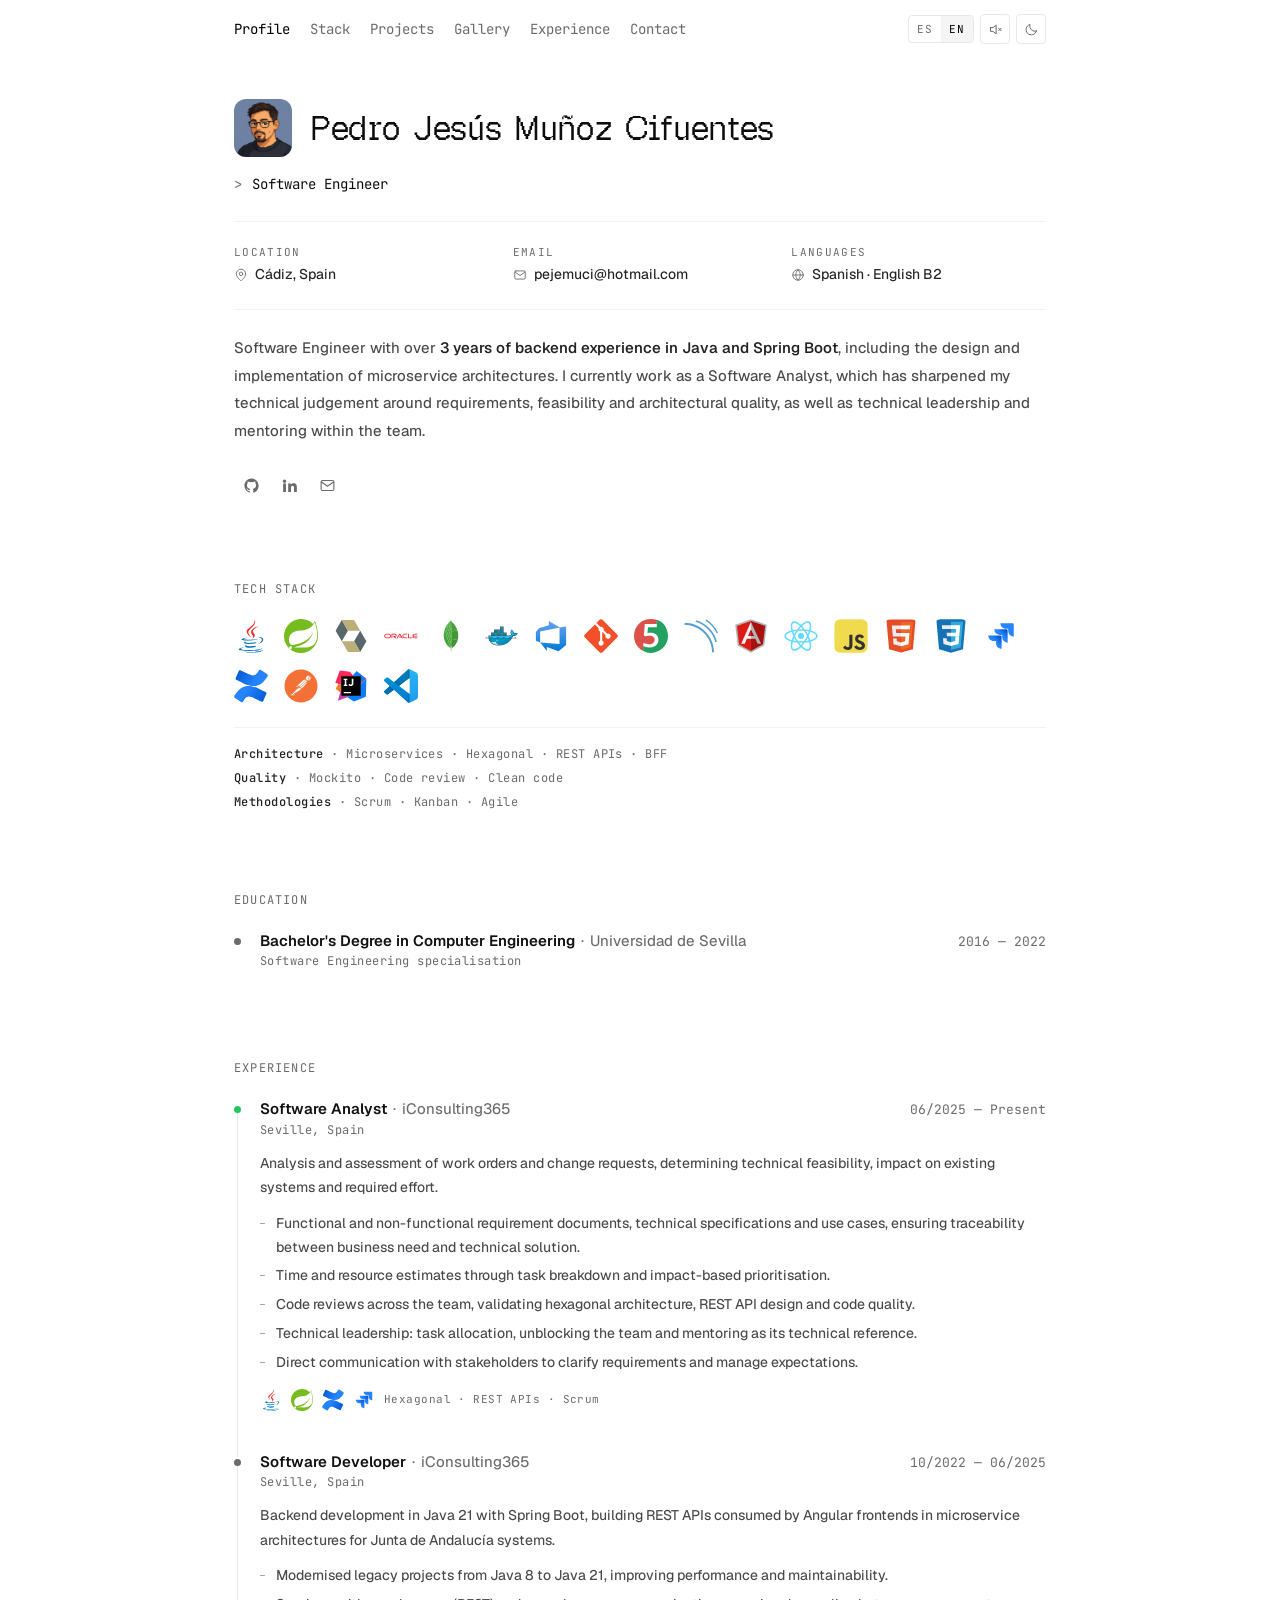
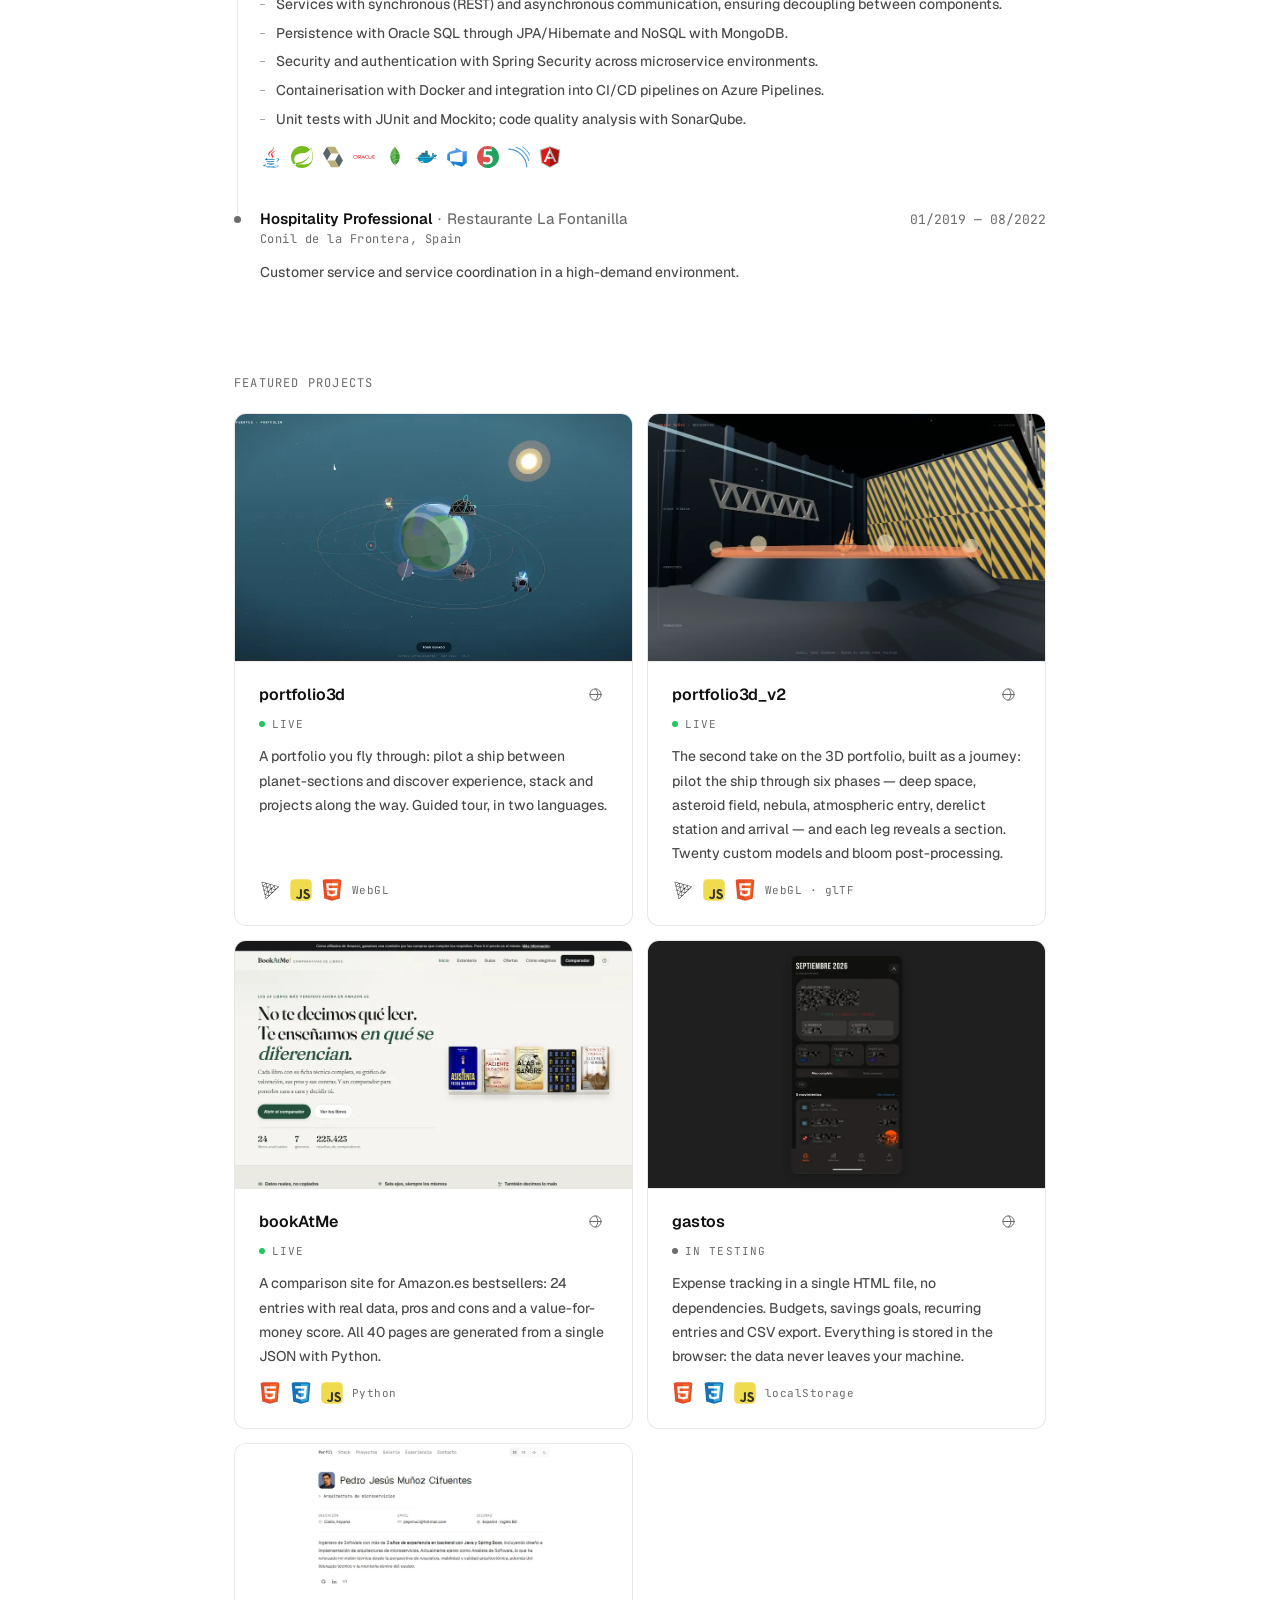
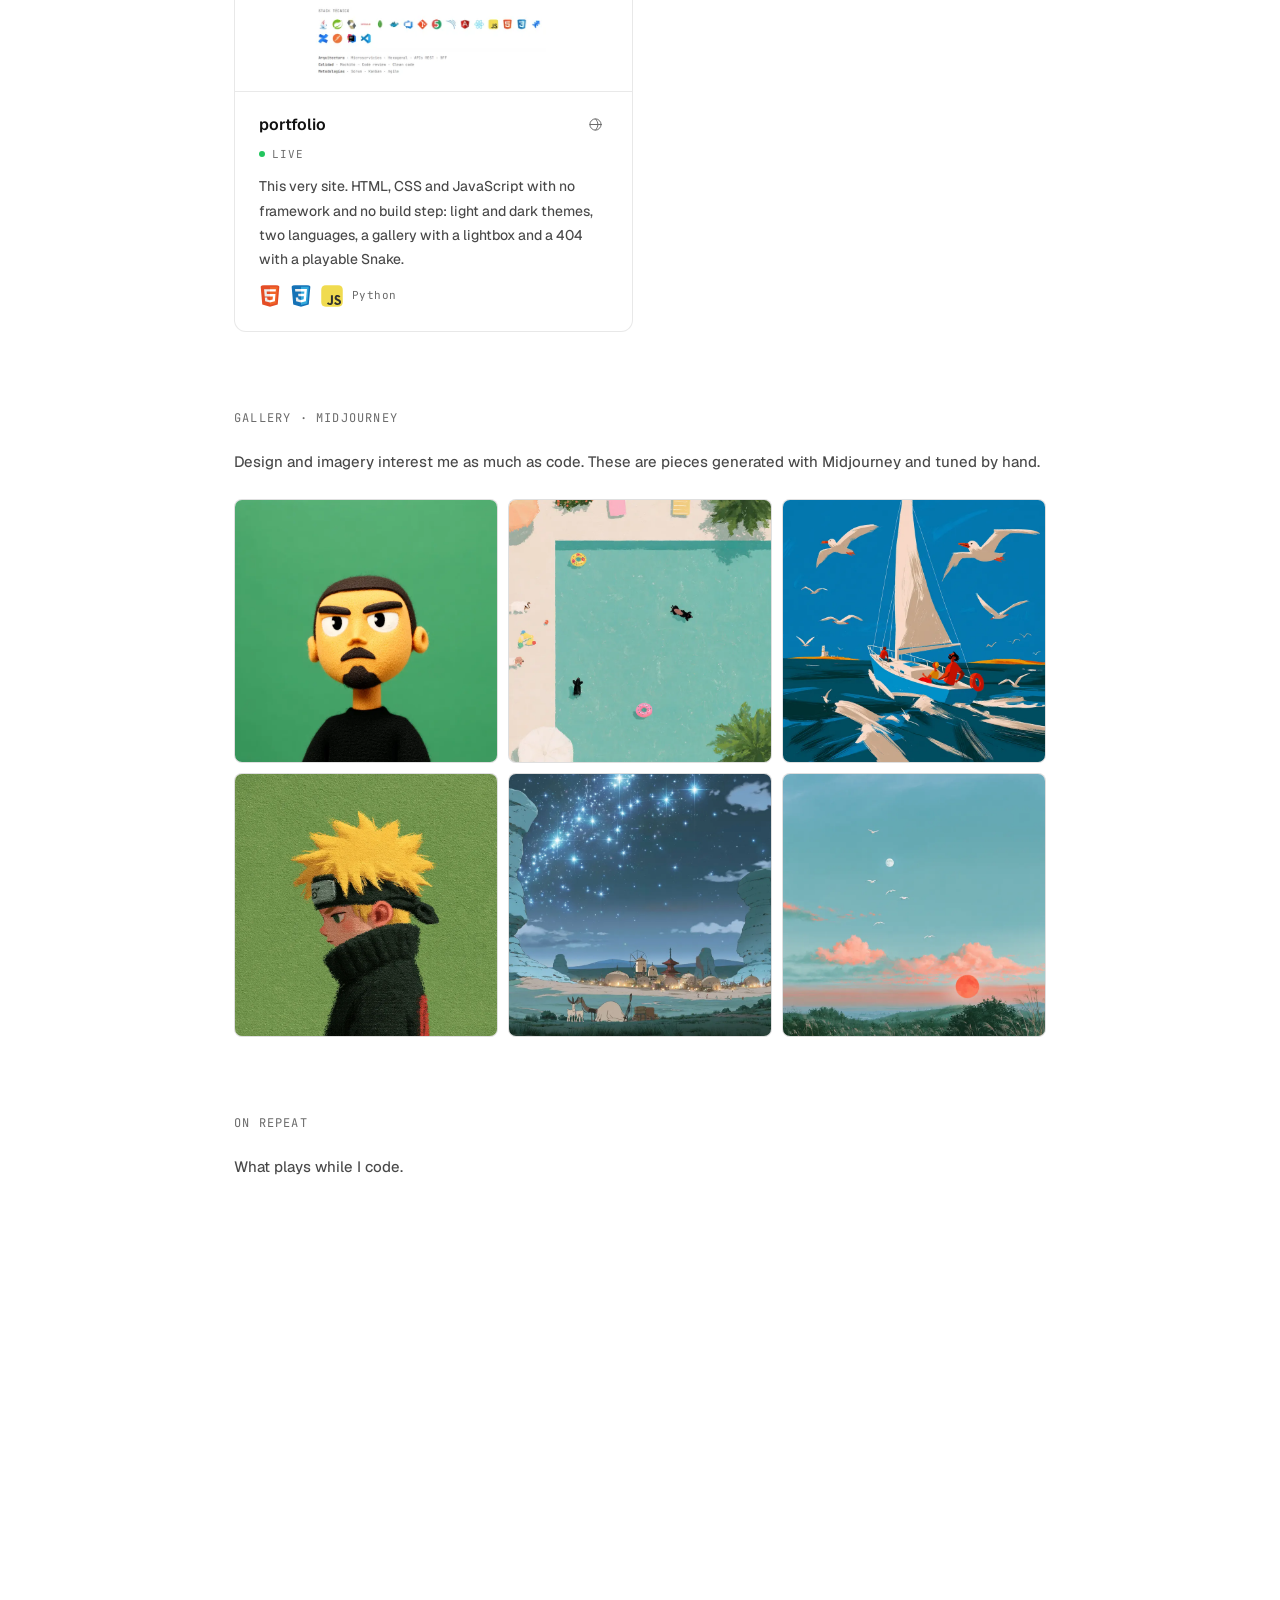
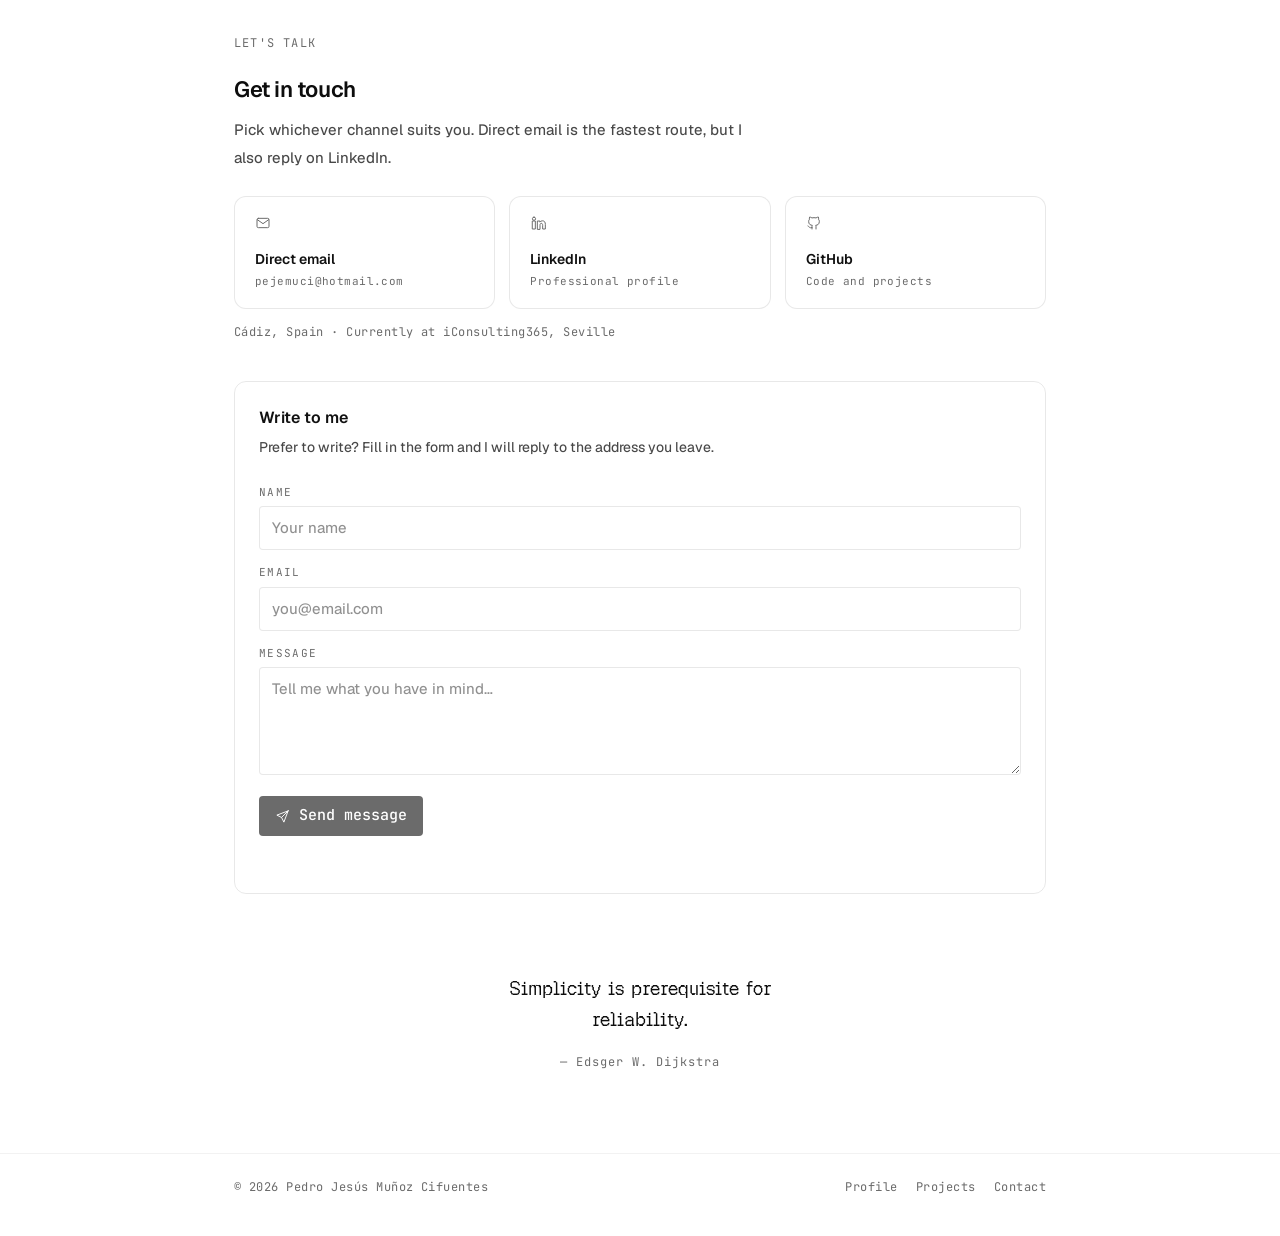
==== commit 9ddc2bc7: "[Fix] Se cambia el estado de la app gastos" ====
--- a/index.html
+++ b/index.html
@@ -13,9 +13,9 @@
   <meta name="theme-color" content="#ffffff">
 
   <!-- ── Redes sociales ──
-       Al cambiar a dominio propio, sustituye https://pjmc.pages.dev en las 4 líneas
+       Al cambiar a dominio propio, sustituye https://pjmc.dev en las 4 líneas
        absolutas de abajo y en sitemap.xml y robots.txt. -->
-  <link rel="canonical" href="https://pjmc.pages.dev/">
+  <link rel="canonical" href="https://pjmc.dev/">
   <meta property="og:type" content="profile">
   <meta property="og:site_name" content="Pedro Jesús Muñoz Cifuentes">
   <meta property="og:title" content="Pedro Jesús Muñoz Cifuentes — Software Engineer">
@@ -23,8 +23,8 @@
     content="Backend con Java y Spring Boot, arquitecturas de microservicios y análisis técnico. Cádiz, España.">
   <meta property="og:locale" content="es_ES">
   <meta property="og:locale:alternate" content="en_GB">
-  <meta property="og:url" content="https://pjmc.pages.dev/">
-  <meta property="og:image" content="https://pjmc.pages.dev/images/og.jpg">
+  <meta property="og:url" content="https://pjmc.dev/">
+  <meta property="og:image" content="https://pjmc.dev/images/og.jpg">
   <meta property="og:image:width" content="1200">
   <meta property="og:image:height" content="630">
   <meta property="og:image:alt" content="Pedro Jesús Muñoz Cifuentes, Software Engineer">
@@ -33,7 +33,7 @@
   <meta name="twitter:title" content="Pedro Jesús Muñoz Cifuentes — Software Engineer">
   <meta name="twitter:description"
     content="Backend con Java y Spring Boot, microservicios y análisis técnico.">
-  <meta name="twitter:image" content="https://pjmc.pages.dev/images/og.jpg">
+  <meta name="twitter:image" content="https://pjmc.dev/images/og.jpg">
 
   <link rel="icon" href="/favicon.ico" sizes="any">
   <link rel="icon" type="image/png" href="images/favicon-32.png" sizes="32x32">
@@ -68,8 +68,8 @@
     "address": { "@type": "PostalAddress", "addressLocality": "Cádiz", "addressCountry": "ES" },
     "alumniOf": { "@type": "CollegeOrUniversity", "name": "Universidad de Sevilla" },
     "worksFor": { "@type": "Organization", "name": "iConsulting365" },
-    "image": "https://pjmc.pages.dev/images/og.jpg",
-    "url": "https://pjmc.pages.dev/",
+    "image": "https://pjmc.dev/images/og.jpg",
+    "url": "https://pjmc.dev/",
     "sameAs": [
       "https://github.com/pmc-dev466",
       "https://www.linkedin.com/in/pejemuci/"
@@ -337,7 +337,7 @@
               <div class="card-title-row">
                 <h3>portfolio3d</h3>
                 <div class="card-links">
-                  <a href="https://portfolio3d-b07.pages.dev/" rel="noopener" target="_blank" aria-label="Abrir portfolio3d" title="https://portfolio3d-b07.pages.dev/">
+                  <a href="https://3d.pjmc.dev/" rel="noopener" target="_blank" aria-label="Abrir portfolio3d" title="https://3d.pjmc.dev/">
                     <svg viewBox="0 0 24 24" fill="none" stroke="currentColor" stroke-width="1.6" stroke-linecap="round"><circle cx="12" cy="12" r="9" /><path d="M3 12h18M12 3c2.5 2.7 3.8 5.8 3.8 9S14.5 18.3 12 21" /></svg>
                   </a>
                 </div>
@@ -361,7 +361,7 @@
               <div class="card-title-row">
                 <h3>portfolio3d_v2</h3>
                 <div class="card-links">
-                  <a href="https://pjmcworld2.pages.dev/" rel="noopener" target="_blank" aria-label="Abrir portfolio3d_v2" title="https://pjmcworld2.pages.dev/">
+                  <a href="https://mundo.pjmc.dev/" rel="noopener" target="_blank" aria-label="Abrir portfolio3d_v2" title="https://mundo.pjmc.dev/">
                     <svg viewBox="0 0 24 24" fill="none" stroke="currentColor" stroke-width="1.6" stroke-linecap="round"><circle cx="12" cy="12" r="9" /><path d="M3 12h18M12 3c2.5 2.7 3.8 5.8 3.8 9S14.5 18.3 12 21" /></svg>
                   </a>
                 </div>
@@ -385,7 +385,7 @@
               <div class="card-title-row">
                 <h3>bookAtMe</h3>
                 <div class="card-links">
-                  <a href="https://bookatme.pages.dev/" rel="noopener" target="_blank" aria-label="Abrir bookAtMe" title="https://bookatme.pages.dev/">
+                  <a href="https://libros.pjmc.dev/" rel="noopener" target="_blank" aria-label="Abrir bookAtMe" title="https://libros.pjmc.dev/">
                     <svg viewBox="0 0 24 24" fill="none" stroke="currentColor" stroke-width="1.6" stroke-linecap="round"><circle cx="12" cy="12" r="9" /><path d="M3 12h18M12 3c2.5 2.7 3.8 5.8 3.8 9S14.5 18.3 12 21" /></svg>
                   </a>
                 </div>
@@ -414,7 +414,7 @@
                   </a>
                 </div>
               </div>
-              <div class="card-status live"><span class="dot"></span><span data-i18n="status.production"></span></div>
+              <div class="card-status"><span class="dot"></span><span data-i18n="status.testing"></span></div>
               <p data-i18n="proj.gastos.desc"></p>
               <div class="tech-row">
                 <img src="icons/html5.svg" alt="html5" title="html5" loading="lazy">
@@ -433,7 +433,7 @@
               <div class="card-title-row">
                 <h3>portfolio</h3>
                 <div class="card-links">
-                  <a href="https://pjmc.pages.dev/" rel="noopener" target="_blank" aria-label="Abrir portfolio" title="https://pjmc.pages.dev/">
+                  <a href="https://pjmc.dev/" rel="noopener" target="_blank" aria-label="Abrir portfolio" title="https://pjmc.dev/">
                     <svg viewBox="0 0 24 24" fill="none" stroke="currentColor" stroke-width="1.6" stroke-linecap="round"><circle cx="12" cy="12" r="9" /><path d="M3 12h18M12 3c2.5 2.7 3.8 5.8 3.8 9S14.5 18.3 12 21" /></svg>
                   </a>
                 </div>
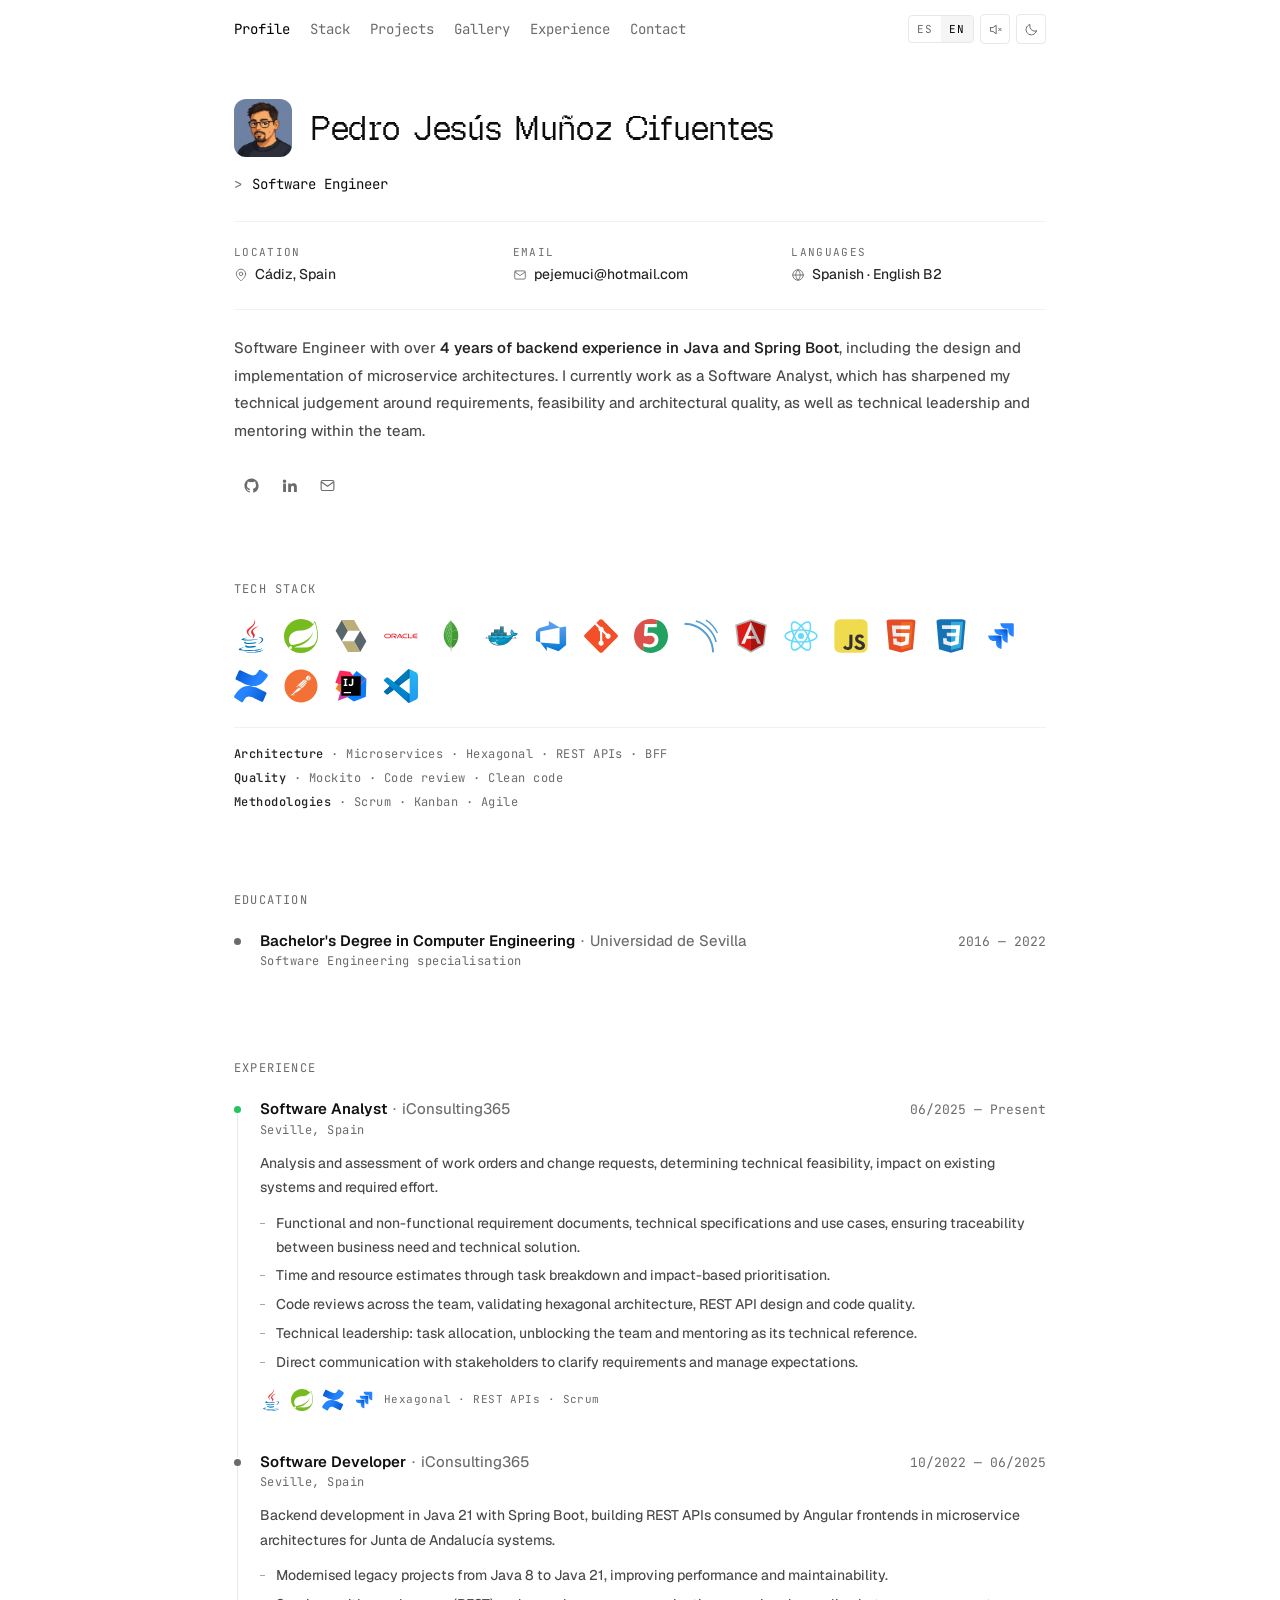
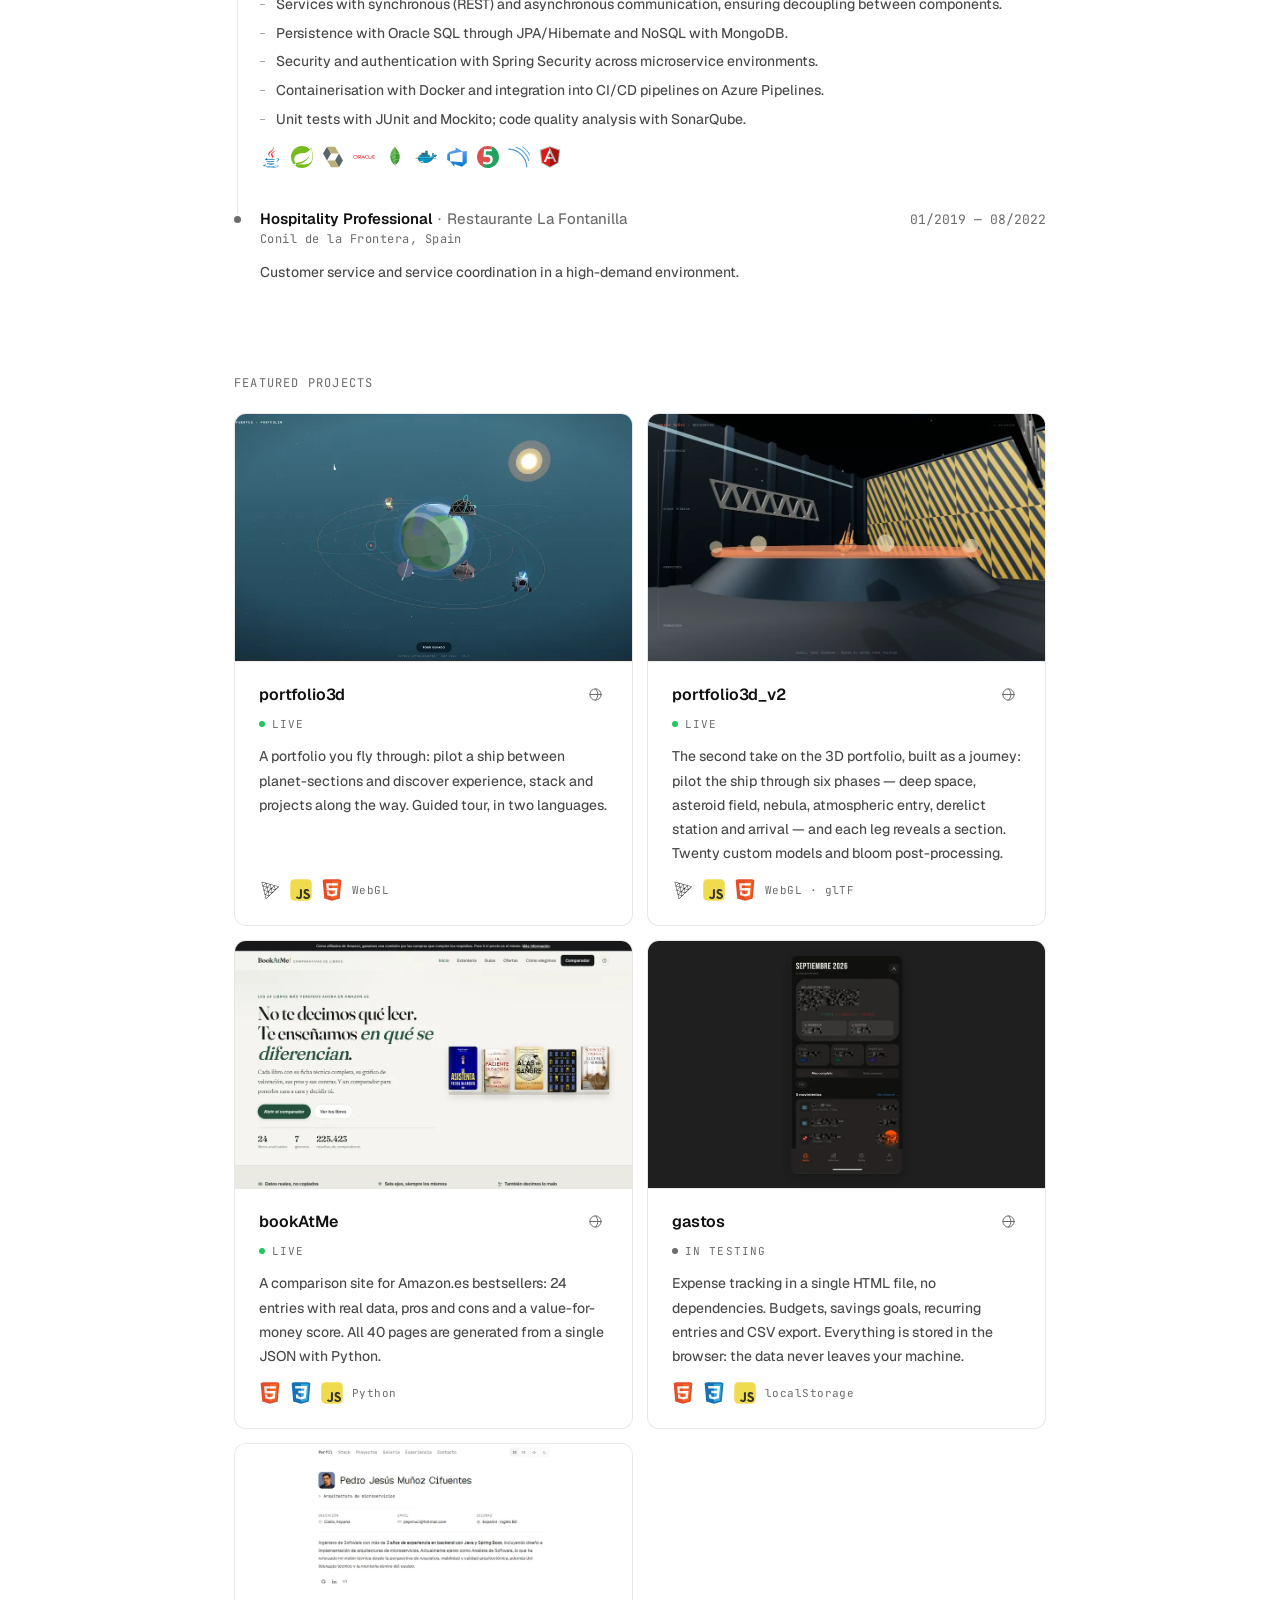
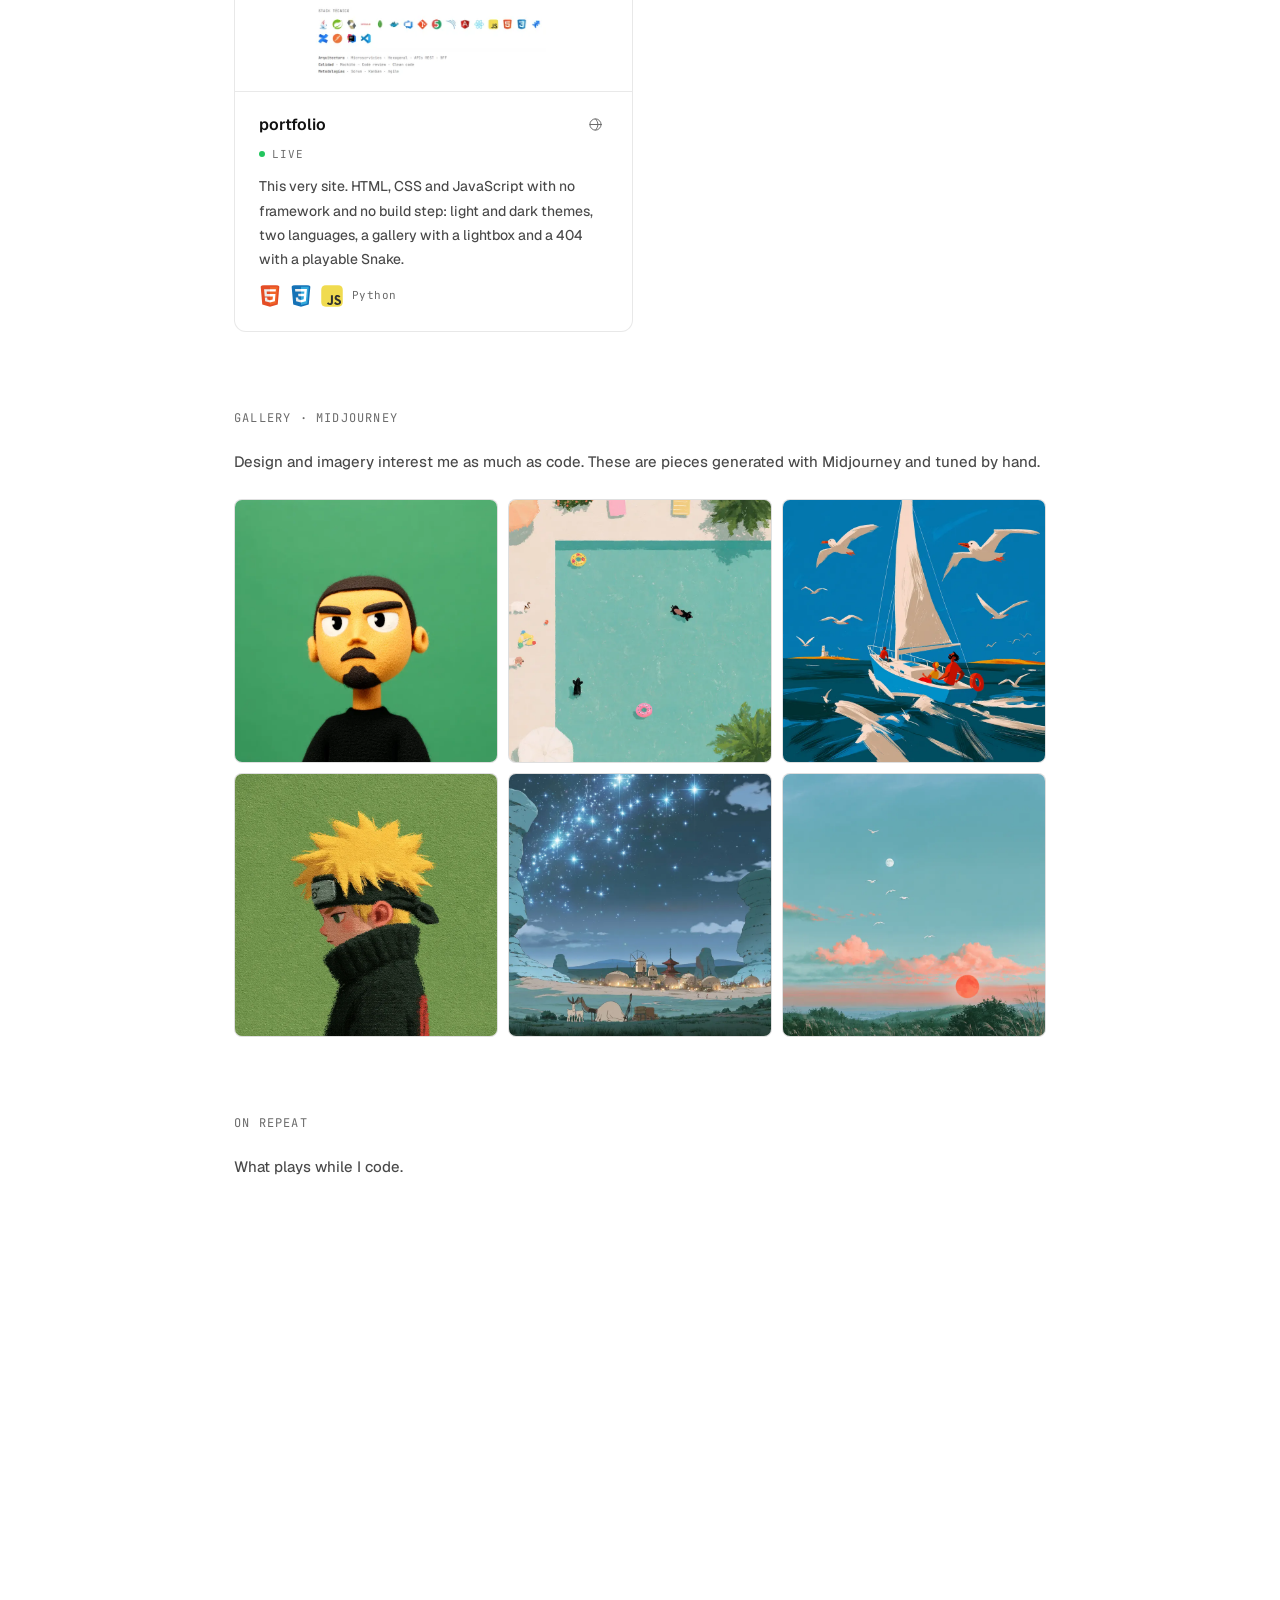
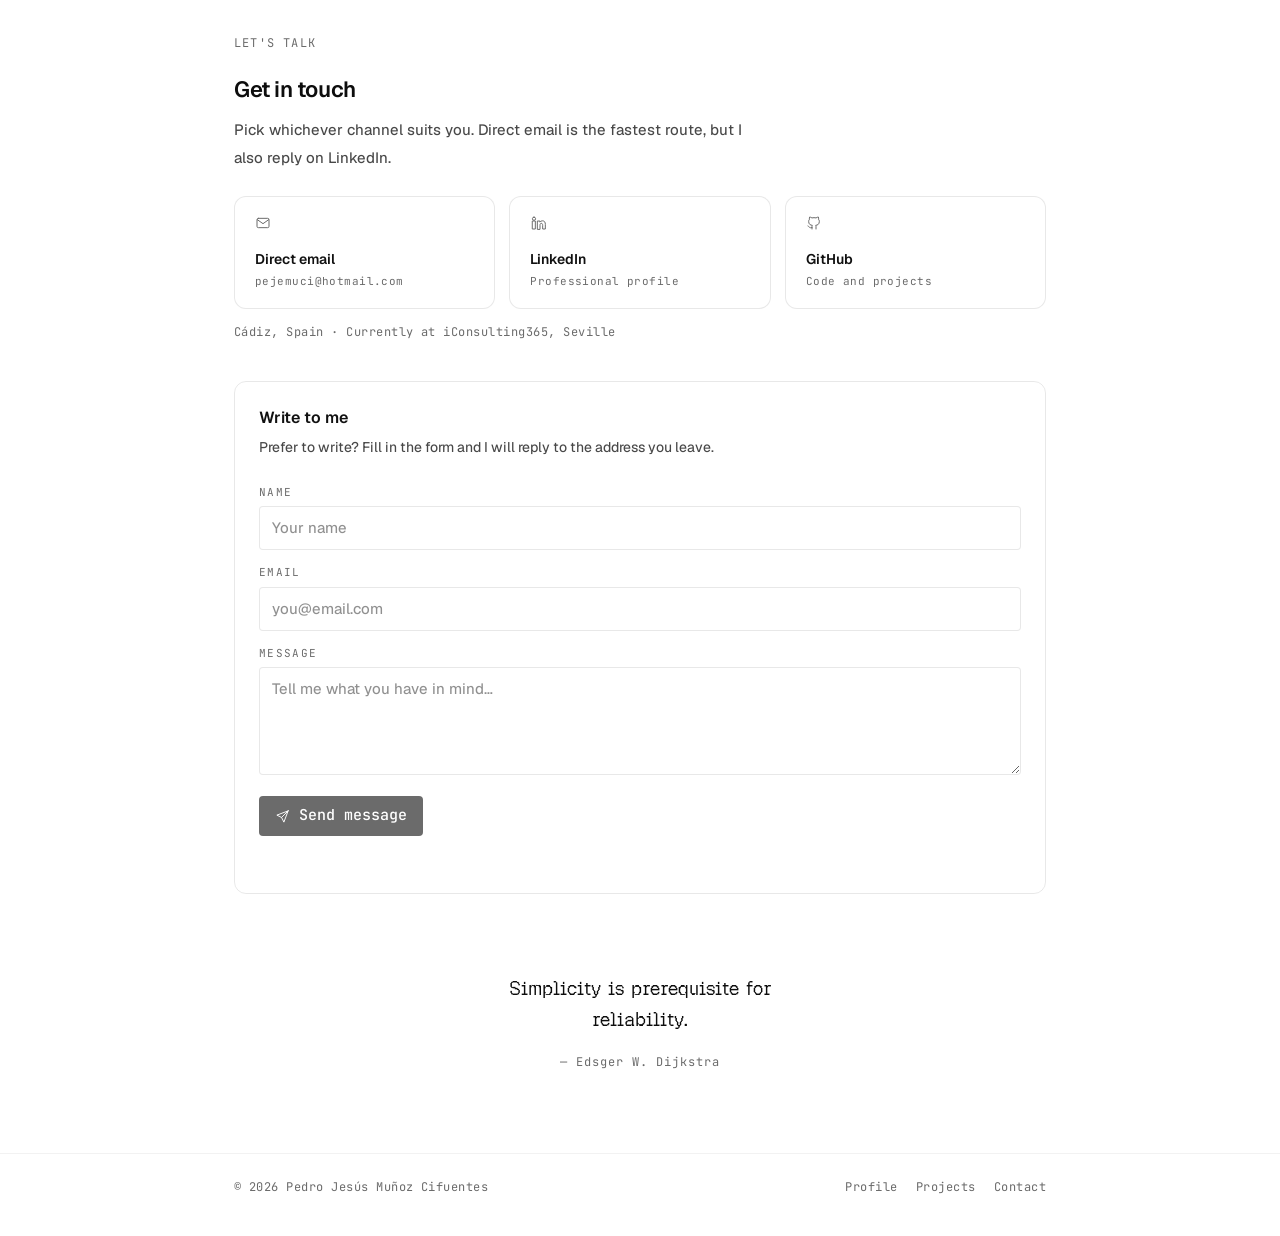
==== commit 0a5bf13f: "Bio: 3 a 4 anios de experiencia, en ES y EN" ====
--- a/index.html
+++ b/index.html
@@ -7,7 +7,7 @@
   <title>Pedro Jesús Muñoz Cifuentes — Software Engineer</title>
 
   <meta name="description"
-    content="Ingeniero de Software con más de 3 años de experiencia en backend con Java y Spring Boot, arquitecturas de microservicios y análisis técnico. Cádiz, España.">
+    content="Ingeniero de Software con 4 años de experiencia en backend con Java y Spring Boot, arquitecturas de microservicios y análisis técnico. Cádiz, España.">
   <meta name="author" content="Pedro Jesús Muñoz Cifuentes">
   <meta name="robots" content="index, follow">
   <meta name="theme-color" content="#ffffff">
@@ -56,7 +56,7 @@
   <!-- Fuentes autoalojadas: sin peticiones a terceros y sin round-trip extra -->
   <link rel="preload" href="fonts/Geist-Variable.woff2" as="font" type="font/woff2" crossorigin>
   <link rel="preload" href="fonts/jetbrains-mono-400.woff2" as="font" type="font/woff2" crossorigin>
-  <link rel="stylesheet" href="assets/styles.css?v=9">
+  <link rel="stylesheet" href="assets/styles.css?v=10">
 
   <script type="application/ld+json">
   {
@@ -606,10 +606,10 @@
     <p class="lightbox-caption" id="lb-caption"></p>
   </div>
 
-  <script src="assets/sfx.js?v=9"></script>
-  <script src="assets/gallery.js?v=9"></script>
-  <script src="assets/i18n.js?v=9"></script>
-  <script src="assets/app.js?v=9"></script>
+  <script src="assets/sfx.js?v=10"></script>
+  <script src="assets/gallery.js?v=10"></script>
+  <script src="assets/i18n.js?v=10"></script>
+  <script src="assets/app.js?v=10"></script>
 
 </body>
 
